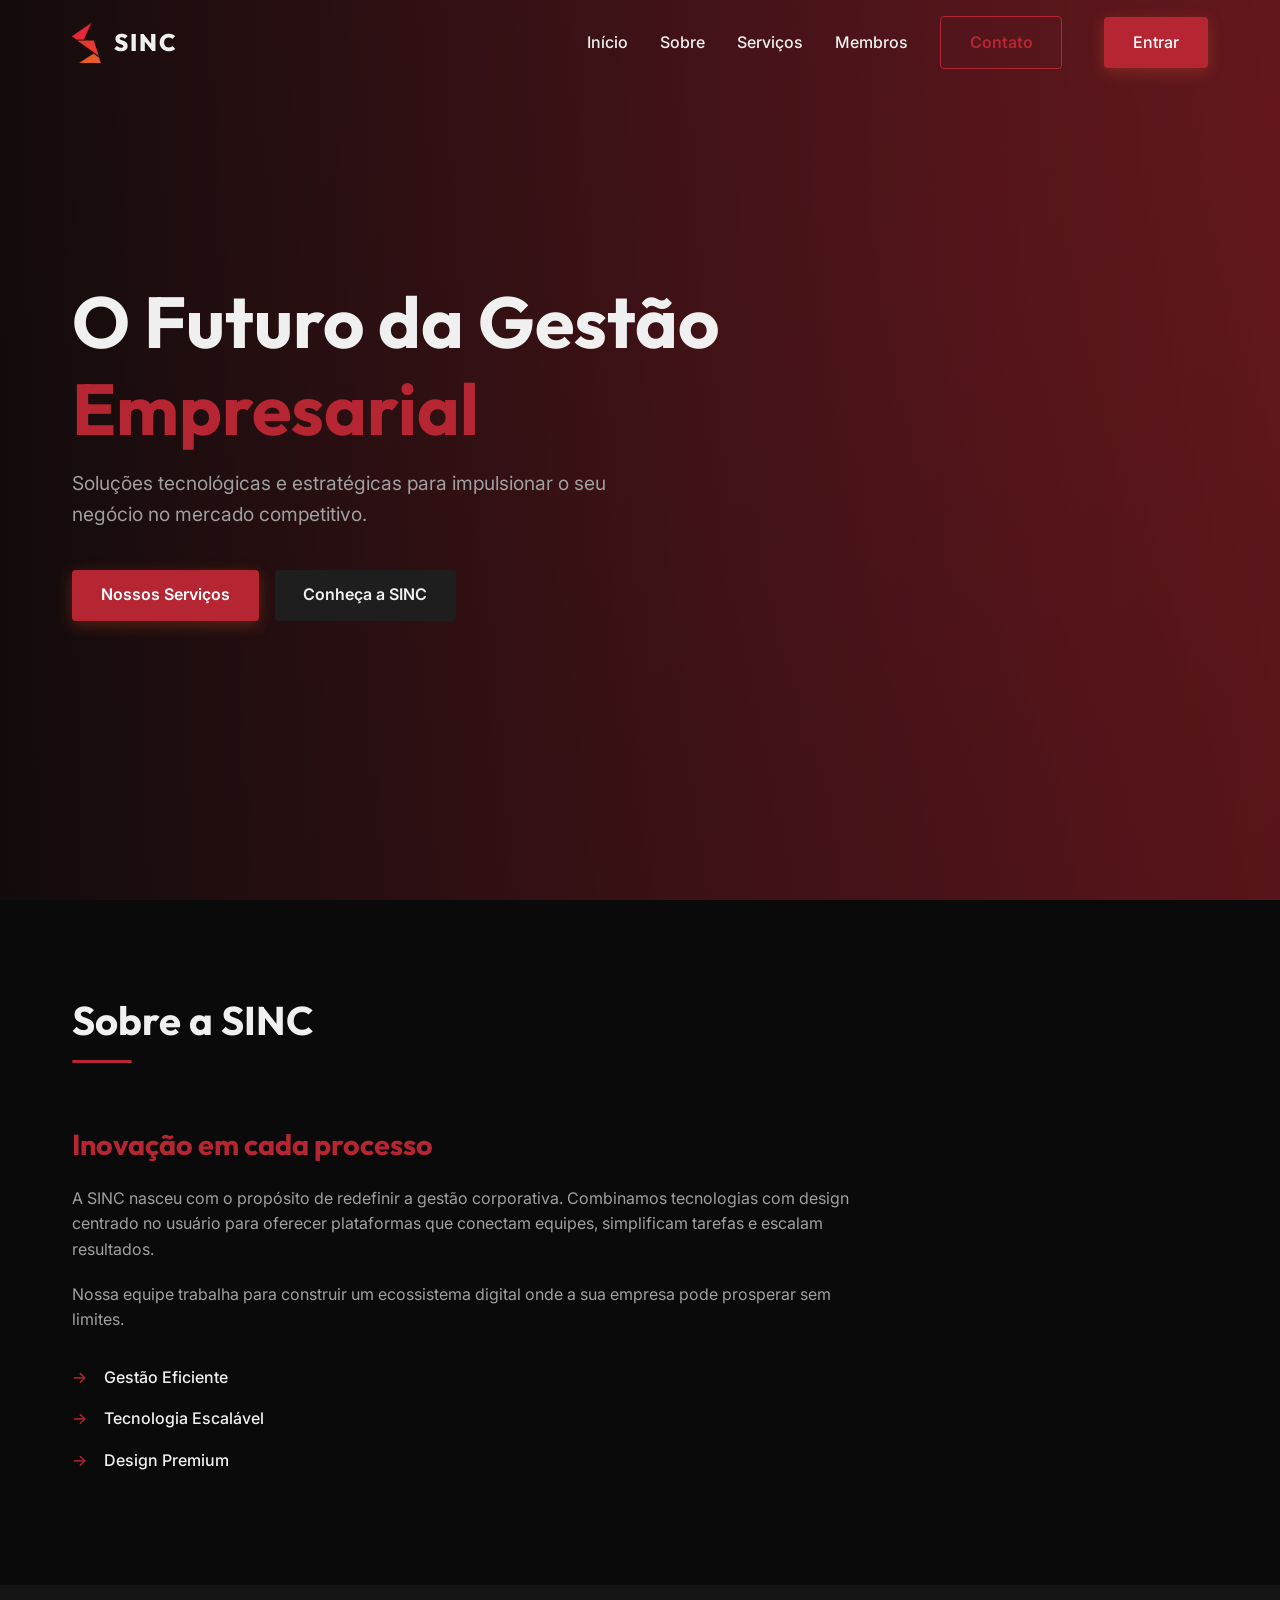
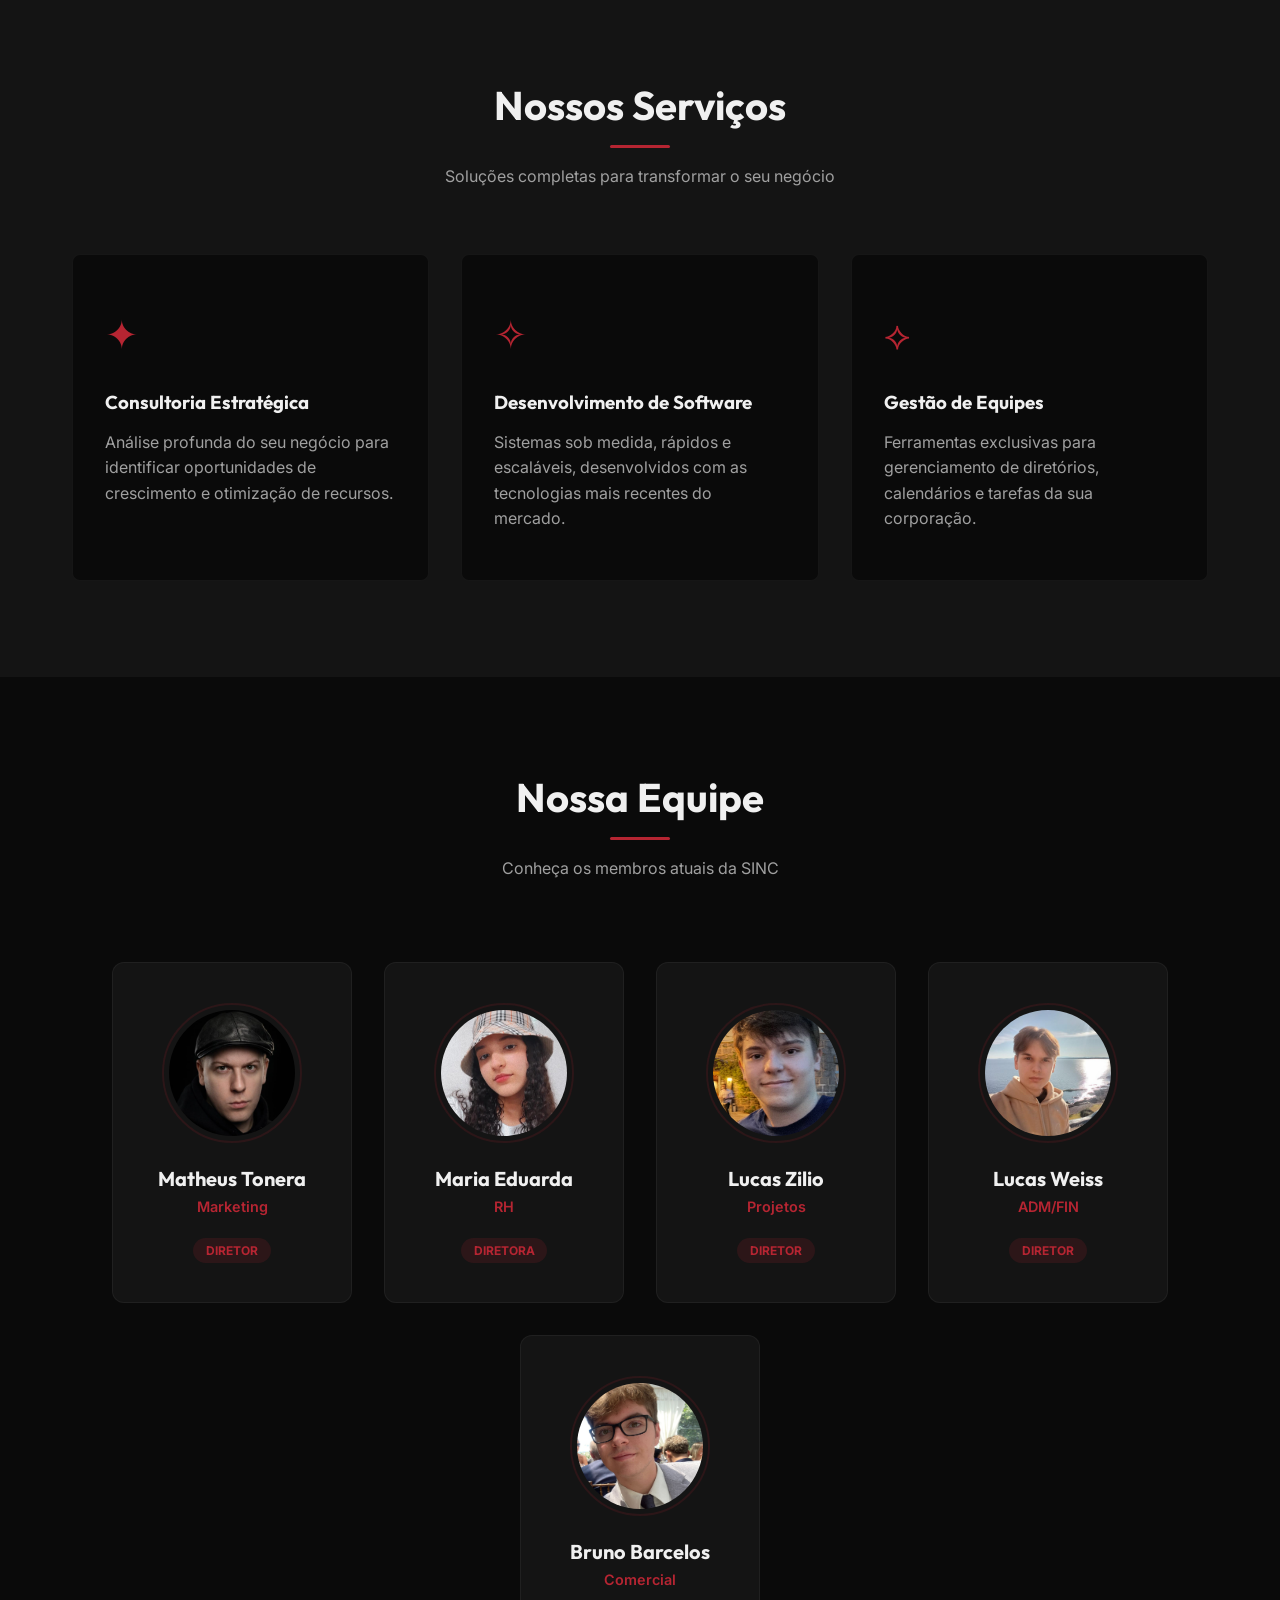
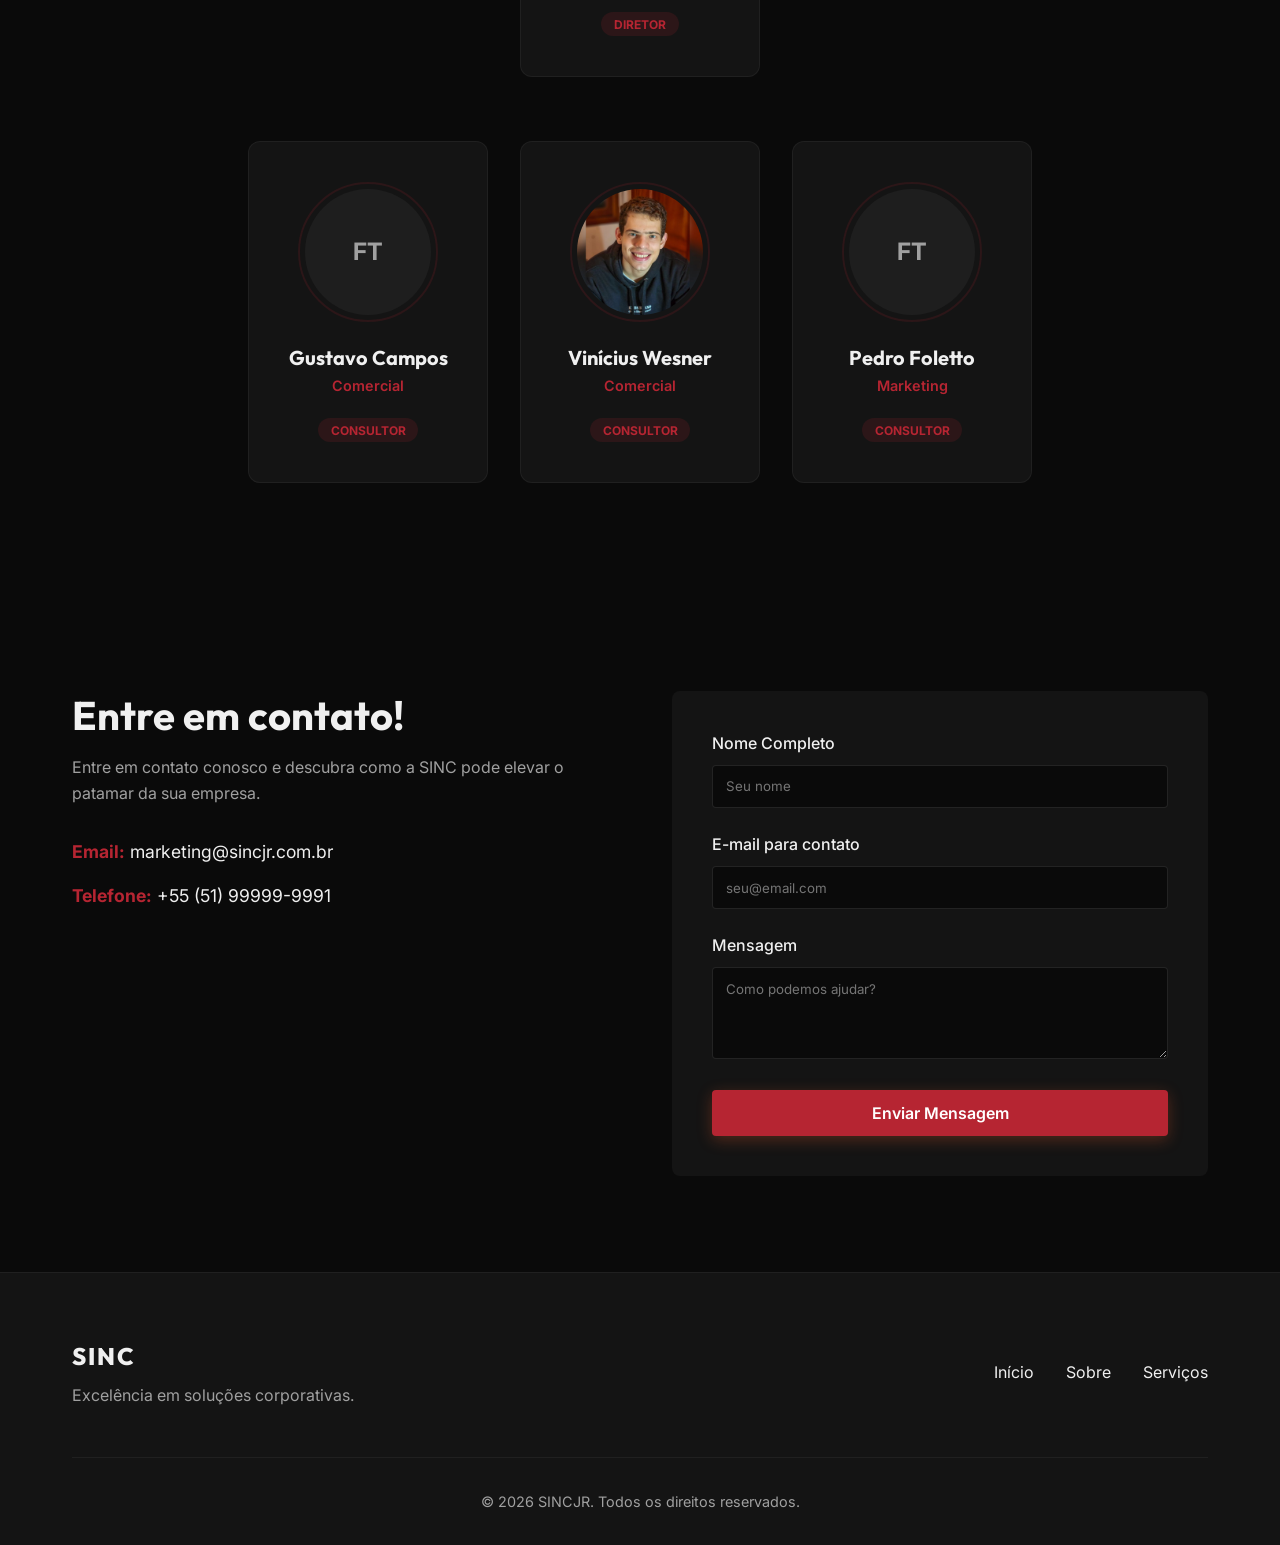
==== index.html @ 4f3ddcb0 "foi" ====
<!DOCTYPE html>
<!-- Declaração do tipo de documento, informando ao navegador que se trata de um documento HTML5 -->
<html lang="pt-BR">
<!-- Início do documento HTML, com a definição do idioma como Português do Brasil -->

<head>
    <!-- Seção head: contém metadados, links para fontes e folhas de estilo, que não são exibidos diretamente na página -->
    <meta charset="UTF-8">
    <!-- Define a codificação de caracteres como UTF-8, que suporta a maioria dos caracteres e símbolos -->
    <meta name="viewport" content="width=device-width, initial-scale=1.0">
    <!-- Configura a viewport para tornar o site responsivo (ajustável a diferentes tamanhos de tela) -->
    <title>SINC - Empresa Junior</title>
    <!-- Define o título da página que aparece na aba do navegador -->
    <meta name="description"
        content="SINC: Inovação e Gestão Corporativa. Oferecemos soluções para o sucesso da sua empresa.">
    <!-- Meta description: fornece um resumo do conteúdo da página para os motores de busca (SEO) -->

    <!-- Preconexões para acelerar o carregamento das fontes do Google -->
    <link rel="preconnect" href="https://fonts.googleapis.com">
    <link rel="preconnect" href="https://fonts.gstatic.com" crossorigin>
    <!-- Importação das fontes Inter e Outfit do Google Fonts -->
    <link
        href="https://fonts.googleapis.com/css2?family=Inter:wght@300;400;600;800&family=Outfit:wght@400;700&display=swap"
        rel="stylesheet">

    <!-- Vincula o arquivo CSS externo (style.css) para aplicar estilos à página -->
    <link rel="stylesheet" href="style.css">

    <!-- Favicon -->
    <link rel="icon" type="image/png" sizes="32x32" href="assets/favicon-32x32.png">
    <link rel="icon" type="image/png" sizes="16x16" href="assets/favicon-16x16.png">
    <link rel="apple-touch-icon" sizes="180x180" href="assets/apple-touch-icon.png">
</head>

<body>
    <!-- O corpo do documento, onde fica o conteúdo visível para o usuário -->

    <header class="navbar">
        <!-- Cabeçalho da página, contendo a barra de navegação principal -->
        <div class="nav-container">
            <!-- Container flexível para alinhar o logotipo e os links de navegação -->
            <a href="#" class="logo-container">
                <!-- Link que envolve o logotipo, redirecionando para o topo da página -->
                <img src="assets/icone.png" alt="Logo SINC" class="logo-img">
                <!-- Imagem do logotipo do site -->
                <span class="logo-text">SINC</span>
                <!-- Texto do logotipo ao lado da imagem -->
            </a>
            <nav class="nav-links">
                <!-- Seção de links de navegação do site -->
                <a href="#home">Início</a>
                <!-- Link para a seção Home -->
                <a href="#about">Sobre</a>
                <!-- Link para a seção Sobre -->
                <a href="#services">Serviços</a>
                <!-- Link para a seção Serviços -->
                <a href="#members">Membros</a>
                <!-- Link para a seção Membros -->
                <a href="#contact" class="btn-primary-outline">Contato</a>

                <!-- Link para a seção de Contato com estilo de botão delineado -->
                <a href="dashboard.html" class="btn-primary" style="margin-left: 10px;">Entrar</a>
                <!-- Link para a nova página de Login/Dashboard -->
            </nav>
            <div class="menu-toggle" id="mobile-menu">
                <!-- Botão de menu "hambúrguer" visível apenas em telas menores (dispositivos móveis) -->
                <span class="bar"></span>
                <span class="bar"></span>
                <span class="bar"></span>
                <!-- Barras que formam o ícone do menu responsivo -->
            </div>
        </div>
    </header>

    <main>
        <!-- Conteúdo principal da página -->

        <section id="home" class="hero">
            <!-- Seção "Hero" (destaque principal no topo da página) -->
            <div class="hero-overlay"></div>
            <!-- Camada de sobreposição (geralmente escura) para melhorar a leitura do texto sobre a imagem de fundo -->
            <div class="hero-content">
                <!-- Container para o conteúdo textual do destaque -->
                <h1 class="fade-in">O Futuro da Gestão <span>Empresarial</span></h1>
                <!-- Título principal da página com animação de fade in -->
                <p class="fade-in delay-1">Soluções tecnológicas e estratégicas para impulsionar o seu negócio
                    no mercado competitivo.</p>
                <!-- Subtítulo ou descrição com pequeno atraso na animação -->
                <div class="hero-buttons fade-in delay-2">
                    <!-- Container para os botões de ação na área hero -->
                    <a href="#services" class="btn-primary">Nossos Serviços</a>
                    <!-- Botão de ação principal redirecionando para a seção de Serviços -->
                    <a href="#about" class="btn-secondary">Conheça a SINC</a>
                    <!-- Botão secundário redirecionando para a seção Sobre -->
                </div>
            </div>
        </section>

        <section id="about" class="about-section section-padding">
            <!-- Seção "Sobre nós", contendo informações da empresa -->
            <div class="container">
                <!-- Container para limitar a largura do conteúdo e centralizá-lo -->
                <div class="section-title">
                    <!-- Container do título da seção -->
                    <h2>Sobre a SINC</h2>
                    <!-- Título da seção -->
                    <div class="divider"></div>
                    <!-- Linha divisória para efeito estético -->
                </div>
                <div class="about-grid" style="grid-template-columns: 1fr; max-width: 800px;">
                    <!-- Grade de layout para dividir o conteúdo sobre a empresa em colunas -->
                    <div class="about-text slide-up">
                        <!-- Coluna de texto com animação de deslizar para cima -->
                        <h3>Inovação em cada processo</h3>
                        <!-- Título do bloco de texto -->
                        <p>A SINC nasceu com o propósito de redefinir a gestão corporativa. Combinamos tecnologias com
                            design centrado no usuário para oferecer plataformas que conectam equipes,
                            simplificam tarefas e escalam resultados.</p>
                        <!-- Parágrafo introdutório -->
                        <p>Nossa equipe trabalha para construir um ecossistema digital onde a sua empresa pode prosperar
                            sem limites.</p>
                        <!-- Segundo parágrafo detalhando o propósito da equipe -->
                        <ul class="features-list">
                            <!-- Lista de características/vantagens -->
                            <li>Gestão Eficiente</li>
                            <li>Tecnologia Escalável</li>
                            <li>Design Premium</li>
                            <!-- Itens da lista -->
                        </ul>
                    </div>
                </div>
            </div>
        </section>

        <section id="services" class="services-section section-padding">
            <!-- Seção de "Serviços", apresentando o que a empresa oferece -->
            <div class="container">
                <!-- Container principal da seção -->
                <div class="section-title text-center">
                    <!-- Título da seção centralizado -->
                    <h2>Nossos Serviços</h2>
                    <!-- Título -->
                    <div class="divider mx-auto"></div>
                    <!-- Divisor centralizado (margem horizontal automática) -->
                    <p class="section-subtitle">Soluções completas para transformar o seu negócio</p>
                    <!-- Subtítulo explicativo dos serviços -->
                </div>
                <div class="services-grid">
                    <!-- Grade para organizar os cards de serviço lado a lado -->
                    <div class="service-card slide-up">
                        <!-- Primeiro cartão de serviço, com animação -->
                        <div class="service-icon">✦</div>
                        <!-- Ícone do serviço -->
                        <h3>Consultoria Estratégica</h3>
                        <!-- Título do serviço -->
                        <p>Análise profunda do seu negócio para identificar oportunidades de crescimento e otimização de
                            recursos.</p>
                        <!-- Descrição detalhada do serviço -->
                    </div>
                    <div class="service-card slide-up delay-1">
                        <!-- Segundo cartão de serviço -->
                        <div class="service-icon">✧</div>
                        <!-- Ícone -->
                        <h3>Desenvolvimento de Software</h3>
                        <!-- Título -->
                        <p>Sistemas sob medida, rápidos e escaláveis, desenvolvidos com as tecnologias mais recentes do
                            mercado.</p>
                        <!-- Descrição -->
                    </div>
                    <div class="service-card slide-up delay-2">
                        <!-- Terceiro cartão de serviço -->
                        <div class="service-icon">⟡</div>
                        <!-- Ícone -->
                        <h3>Gestão de Equipes</h3>
                        <!-- Título -->
                        <p>Ferramentas exclusivas para gerenciamento de diretórios, calendários e tarefas da sua
                            corporação.</p>
                        <!-- Descrição -->
                    </div>
                </div>
            </div>
        </section>

        <section id="members" class="members-section section-padding">
            <!-- Seção de "Membros", apresentando a equipe -->
            <div class="container" style="max-width: 1400px;">
                <div class="section-title text-center">
                    <h2>Nossa Equipe</h2>
                    <div class="divider mx-auto"></div>
                    <p class="section-subtitle">Conheça os membros atuais da SINC</p>
                </div>

                <div class="members-grid">
                    <!-- Member Card 1 -->
                    <div class="member-card slide-up">
                        <a href="membro-matheus.html" class="member-photo-link">
                            <div class="member-photo-container">
                                <img src="assets/matheus.png" alt="Matheus Tonera" class="member-img">
                            </div>
                        </a>

                        <div class="member-info">
                            <h3>Matheus Tonera</h3>
                            <p class="member-role">Marketing</p>
                            <div class="member-social">
                                <span class="social-tag">DIRETOR</span>
                            </div>
                        </div>
                    </div>

                    <!-- Member Card 2 -->
                    <div class="member-card slide-up delay-1">
                        <a href="membro-maria.html" class="member-photo-link">
                            <div class="member-photo-container">
                                <img src="assets/mariaeduarda.png" alt="Maria Eduarda" class="member-img">
                            </div>
                        </a>

                        <div class="member-info">
                            <h3>Maria Eduarda</h3>
                            <p class="member-role">RH</p>
                            <div class="member-social">
                                <span class="social-tag">DIRETORA</span>
                            </div>
                        </div>
                    </div>

                    <!-- Member Card 3 -->
                    <div class="member-card slide-up delay-2">
                        <a href="membro-lucaszilio.html" class="member-photo-link">
                            <div class="member-photo-container">
                                <img src="assets/lucaszilio.png" alt="Lucas Zilio" class="member-img">
                            </div>
                        </a>
                        <div class="member-info">
                            <h3>Lucas Zilio</h3>
                            <p class="member-role">Projetos</p>
                            <div class="member-social">
                                <span class="social-tag">DIRETOR</span>
                            </div>
                        </div>
                    </div>

                    <!-- Member Card 4 -->
                    <div class="member-card slide-up delay-3">
                        <a href="membro-lucasweiss.html" class="member-photo-link">
                            <div class="member-photo-container">
                                <img src="assets/lucasweiss.png" alt="Lucas Weiss" class="member-img">
                            </div>
                        </a>
                        <div class="member-info">
                            <h3>Lucas Weiss</h3>
                            <p class="member-role">ADM/FIN</p>
                            <div class="member-social">
                                <span class="social-tag">DIRETOR</span>
                            </div>
                        </div>
                    </div>

                    <!-- Member Card 5 -->
                    <div class="member-card slide-up">
                        <a href="membro-bruno.html" class="member-photo-link">
                            <div class="member-photo-container">
                                <img src="assets/brunobarcelos.png" alt="Bruno Barcelos" class="member-img">
                            </div>
                        </a>
                        <div class="member-info">
                            <h3>Bruno Barcelos</h3>
                            <p class="member-role">Comercial</p>
                            <div class="member-social">
                                <span class="social-tag">DIRETOR</span>
                            </div>
                        </div>
                    </div>
                </div>

                <!-- Segunda Linha (Consultores) -->
                <div class="members-grid" style="margin-top: 2rem;">
                    <!-- Member Card 6 -->
                    <div class="member-card slide-up delay-1">
                        <a href="membro-gustavo.html" class="member-photo-link">
                            <div class="member-photo-container">
                                <div class="member-photo-placeholder">
                                    <span>FT</span>
                                </div>
                            </div>
                        </a>
                        <div class="member-info">
                            <h3>Gustavo Campos</h3>
                            <p class="member-role">Comercial</p>
                            <div class="member-social">
                                <span class="social-tag">CONSULTOR</span>
                            </div>
                        </div>
                    </div>

                    <!-- Member Card 7 -->
                    <div class="member-card slide-up delay-2">
                        <a href="membro-vinicius.html" class="member-photo-link">
                            <div class="member-photo-container">
                                <img src="assets/viniciuswesner.png" alt="Vinícius Wesner" class="member-img">
                            </div>
                        </a>
                        <div class="member-info">
                            <h3>Vinícius Wesner</h3>
                            <p class="member-role">Comercial</p>
                            <div class="member-social">
                                <span class="social-tag">CONSULTOR</span>
                            </div>
                        </div>
                    </div>

                    <!-- Member Card 8 -->
                    <div class="member-card slide-up delay-3">
                        <a href="membro-pedro.html" class="member-photo-link">
                            <div class="member-photo-container">
                                <div class="member-photo-placeholder">
                                    <span>FT</span>
                                </div>
                            </div>
                        </a>
                        <div class="member-info">
                            <h3>Pedro Foletto</h3>
                            <p class="member-role">Marketing</p>
                            <div class="member-social">
                                <span class="social-tag">CONSULTOR</span>
                            </div>
                        </div>
                    </div>
                </div>


            </div>
        </section>

        <section id="contact" class="contact-section section-padding">

            <!-- Seção de "Contato", para usuários enviarem mensagens -->
            <div class="container">
                <div class="contact-grid">
                    <!-- Grade que divide as informações de contato do formulário -->
                    <div class="contact-info slide-up">
                        <!-- Coluna com informações de contato por extenso -->
                        <h2>Entre em contato!</h2>
                        <!-- Título motivacional de contato -->
                        <p>Entre em contato conosco e descubra como a SINC pode elevar o patamar da sua empresa.</p>
                        <!-- Texto incentivando o contato -->
                        <div class="info-item">
                            <!-- Informação específica: E-mail -->
                            <strong>Email:</strong> marketing@sincjr.com.br
                        </div>

                        <div class="info-item">
                            <!-- Informação específica: Telefone -->
                            <strong>Telefone:</strong> +55 (51) 99999-9991
                        </div>
                    </div>
                    <form class="contact-form slide-up delay-1" id="contactForm"
                        action="https://formsubmit.co/marketing@sincjr.com.br" method="POST">
                        <!-- Coluna contendo o formulário de contato -->
                        <div class="form-group">
                            <!-- Grupo para o campo de Nome -->
                            <label for="name">Nome Completo</label>
                            <!-- Rótulo do campo de nome -->
                            <input type="text" id="name" name="name" required placeholder="Seu nome">
                            <!-- Campo de entrada de texto obrigatório para o nome -->
                        </div>
                        <div class="form-group">
                            <!-- Grupo para o campo de E-mail -->
                            <label for="email">E-mail para contato</label>
                            <!-- Rótulo do e-mail -->
                            <input type="email" id="email" name="email" required placeholder="seu@email.com">
                            <!-- Campo de entrada obrigatório validado como e-mail -->
                        </div>
                        <div class="form-group">
                            <!-- Grupo para a Mensagem -->
                            <label for="message">Mensagem</label>
                            <!-- Rótulo da mensagem -->
                            <textarea id="message" name="message" rows="4" required
                                placeholder="Como podemos ajudar?"></textarea>
                            <!-- Área de texto longa obrigatória para o usuário digitar a mensagem -->
                        </div>

                        <button type="submit" class="btn-primary w-100">Enviar Mensagem</button>
                        <!-- Botão de submissão do formulário, ocupando 100% da largura (w-100) -->
                    </form>
                </div>
            </div>
        </section>
    </main>

    <footer>
        <!-- Rodapé do site -->
        <div class="container">
            <div class="footer-content">
                <!-- Conteúdo superior do rodapé, geralmente links e logo -->
                <div class="footer-brand">
                    <!-- Branding no rodapé (Logotipo textual e descrição) -->
                    <span class="logo-text">SINC</span>
                    <p>Excelência em soluções corporativas.</p>
                </div>
                <div class="footer-links">
                    <!-- Links rápidos de navegação repetidos no rodapé -->
                    <a href="#home">Início</a>
                    <a href="#about">Sobre</a>
                    <a href="#services">Serviços</a>
                </div>
            </div>
            <div class="footer-bottom">
                <!-- Seção mais inferior do rodapé, contendo direitos autorais -->
                <p>&copy; 2026 SINCJR. Todos os direitos reservados.</p>
                <!-- Texto de copyright da empresa -->
            </div>
        </div>
    </footer>

    <!-- Inclusão do arquivo JavaScript principal que contém as interações dinâmicas e lógica da página -->
    <script src="main.js"></script>
</body>

</html>
---- style.css ----
:root {
    /* Color Palette */
    --color-bg: #0A0A0A;
    --color-surface: #141414;
    --color-surface-light: #1E1E1E;

    --color-primary: #b62532;
    /* Brand Red */
    --color-primary-hover: #8c1b25;
    --color-primary-light: rgba(182, 37, 50, 0.15);

    --color-gradient-1: #b62532;
    --color-gradient-2: #8c1b25;
    --gradient-brand: linear-gradient(135deg, var(--color-gradient-1), var(--color-gradient-2));


    --color-text: #F0F0F0;
    --color-text-muted: #A0A0A0;

    /* Typography */
    --font-heading: 'Outfit', sans-serif;
    --font-body: 'Inter', sans-serif;

    /* Transitions */
    --transition-fast: 0.2s ease;
    --transition-normal: 0.3s ease;
    --transition-slow: 0.5s ease;
}

* {
    margin: 0;
    padding: 0;
    box-sizing: border-box;
}

html {
    scroll-behavior: smooth;
}

body {
    font-family: var(--font-body);
    background-color: var(--color-bg);
    color: var(--color-text);
    line-height: 1.6;
    overflow-x: hidden;
}

/* Typography Utilities */
h1,
h2,
h3,
h4 {
    font-family: var(--font-heading);
    font-weight: 700;
    line-height: 1.2;
}

a {
    text-decoration: none;
    color: inherit;
    transition: color var(--transition-fast);
}

.container {
    max-width: 1200px;
    margin: 0 auto;
    padding: 0 2rem;
}

.section-padding {
    padding: 6rem 0;
}

.text-center {
    text-align: center;
}

.mx-auto {
    margin-left: auto;
    margin-right: auto;
}

.w-100 {
    width: 100%;
}

/* Buttons */
.btn-primary,
.btn-secondary,
.btn-primary-outline {
    display: inline-block;
    padding: 0.8rem 1.8rem;
    border-radius: 4px;
    font-weight: 600;
    cursor: pointer;
    transition: all var(--transition-normal);
    text-align: center;
    border: none;
    font-size: 1rem;
    font-family: var(--font-body);
}

.btn-primary {
    background-color: var(--color-primary);
    color: #fff;
    box-shadow: 0 4px 15px rgba(230, 91, 42, 0.3);
}

.btn-primary:hover {
    background-color: var(--color-primary-hover);
    box-shadow: 0 6px 20px rgba(230, 91, 42, 0.5);
    transform: translateY(-2px);
}

.btn-primary-outline {
    background-color: transparent;
    color: var(--color-primary);
    border: 1px solid var(--color-primary);
}

.btn-primary-outline:hover {
    background-color: var(--color-primary);
    color: #fff;
}

.btn-secondary {
    background-color: var(--color-surface-light);
    color: var(--color-text);
}

.btn-secondary:hover {
    background-color: #2A2A2A;
    transform: translateY(-2px);
}

/* Navbar */
.navbar {
    position: fixed;
    top: 0;
    width: 100%;
    z-index: 1000;
    padding: 1rem 0;
    transition: all var(--transition-normal);
}

.navbar.scrolled {
    background: rgba(10, 10, 10, 0.85);
    backdrop-filter: blur(10px);
    -webkit-backdrop-filter: blur(10px);
    border-bottom: 1px solid rgba(255, 255, 255, 0.05);
    padding: 0.8rem 0;
}

.nav-container {
    max-width: 1200px;
    margin: 0 auto;
    padding: 0 2rem;
    display: flex;
    justify-content: space-between;
    align-items: center;
}

.logo-container {
    display: flex;
    align-items: center;
    gap: 0.8rem;
}

.logo-img {
    height: 40px;
    width: auto;
}

.logo-text {
    font-family: var(--font-heading);
    font-size: 1.5rem;
    font-weight: 800;
    letter-spacing: 2px;
    color: var(--color-text);
}

.nav-links {
    display: flex;
    gap: 2rem;
    align-items: center;
}

.nav-links a:not(.btn-primary-outline) {
    font-weight: 500;
    position: relative;
}

.nav-links a:not(.btn-primary-outline)::after {
    content: '';
    position: absolute;
    width: 0;
    height: 2px;
    bottom: -4px;
    left: 0;
    background-color: var(--color-primary);
    transition: width var(--transition-normal);
}

.nav-links a:not(.btn-primary-outline):hover::after {
    width: 100%;
}

.menu-toggle {
    display: none;
    flex-direction: column;
    gap: 5px;
    cursor: pointer;
}

.menu-toggle .bar {
    width: 25px;
    height: 2px;
    background-color: var(--color-text);
    transition: all var(--transition-fast);
}

/* Hero Section */
.hero {
    height: 100vh;
    min-height: 600px;
    display: flex;
    align-items: center;
    position: relative;
    background: var(--gradient-brand);
    overflow: hidden;
}

.hero-overlay {
    position: absolute;
    inset: 0;
    background: linear-gradient(to right, rgba(10, 10, 10, 0.95) 0%, rgba(10, 10, 10, 0.4) 100%),
        radial-gradient(circle at 70% 30%, rgba(182, 37, 50, 0.3) 0%, transparent 50%);
    z-index: 1;
}


.hero-content {
    position: relative;
    z-index: 2;
    max-width: 800px;
    padding: 0 2rem;
    margin-left: max(2rem, calc((100% - 1200px) / 2));
}

.hero h1 {
    font-size: 4.5rem;
    margin-bottom: 1rem;
}

.hero h1 span {
    color: var(--color-primary);
}

.hero p {
    font-size: 1.2rem;
    color: var(--color-text-muted);
    margin-bottom: 2.5rem;
    max-width: 600px;
}

.hero-buttons {
    display: flex;
    gap: 1rem;
}

/* Sections General */
.section-title {
    margin-bottom: 4rem;
}

.section-title h2 {
    font-size: 2.5rem;
    margin-bottom: 1rem;
}

.divider {
    height: 3px;
    width: 60px;
    background-color: var(--color-primary);
    border-radius: 2px;
}

.section-subtitle {
    color: var(--color-text-muted);
    margin-top: 1rem;
}

/* About Section */
.about-grid {
    display: grid;
    grid-template-columns: 1fr 1fr;
    gap: 4rem;
    align-items: center;
}

.about-text h3 {
    font-size: 1.8rem;
    margin-bottom: 1.5rem;
    color: var(--color-primary);
}

.about-text p {
    margin-bottom: 1.2rem;
    color: var(--color-text-muted);
}

.features-list {
    list-style: none;
    margin-top: 2rem;
}

.features-list li {
    position: relative;
    padding-left: 2rem;
    margin-bottom: 1rem;
    font-weight: 500;
}

.features-list li::before {
    content: '→';
    position: absolute;
    left: 0;
    color: var(--color-primary);
}

.glass-card {
    background: rgba(30, 30, 30, 0.5);
    backdrop-filter: blur(12px);
    border: 1px solid rgba(255, 255, 255, 0.1);
    border-radius: 12px;
    padding: 2rem;
    box-shadow: 0 10px 30px rgba(0, 0, 0, 0.5);
}

.mockup-card {
    position: relative;
    overflow: hidden;
    transform: perspective(1000px) rotateY(-5deg) rotateX(5deg);
    transition: transform var(--transition-slow);
}

.mockup-card:hover {
    transform: perspective(1000px) rotateY(0) rotateX(0);
}

.mockup-header {
    display: flex;
    gap: 8px;
    margin-bottom: 1.5rem;
}

.dot {
    width: 12px;
    height: 12px;
    border-radius: 50%;
}

.dot.red {
    background-color: #ff5f56;
}

.dot.yellow {
    background-color: #ffbd2e;
}

.dot.green {
    background-color: #27c93f;
}

.mockup-body h4 {
    margin-bottom: 1rem;
}

.mockup-line {
    height: 8px;
    background-color: var(--color-surface-light);
    border-radius: 4px;
    margin-bottom: 10px;
    width: 100%;
}

.mockup-line.short {
    width: 60%;
    margin-bottom: 2rem;
}

.mockup-stats {
    display: flex;
    gap: 1rem;
}

.stat-box {
    flex: 1;
    height: 80px;
    background-color: var(--color-surface-light);
    border-radius: 8px;
}

.stat-box.highlight {
    background-color: var(--color-primary-light);
    border: 1px solid var(--color-primary);
}

/* Services Section */
.services-section {
    background-color: var(--color-surface);
}

.services-grid {
    display: grid;
    grid-template-columns: repeat(auto-fit, minmax(300px, 1fr));
    gap: 2rem;
}

.service-card {
    background-color: var(--color-bg);
    padding: 3rem 2rem;
    border-radius: 8px;
    border: 1px solid rgba(255, 255, 255, 0.05);
    transition: all var(--transition-normal);
    position: relative;
    overflow: hidden;
}

.service-card::before {
    content: '';
    position: absolute;
    top: 0;
    left: 0;
    width: 100%;
    height: 3px;
    background-color: var(--color-primary);
    transform: scaleX(0);
    transform-origin: left;
    transition: transform var(--transition-normal);
}

.service-card:hover {
    transform: translateY(-10px);
    box-shadow: 0 10px 30px rgba(0, 0, 0, 0.3);
    border-color: rgba(230, 91, 42, 0.3);
}

.service-card:hover::before {
    transform: scaleX(1);
}

.service-icon {
    font-size: 2.5rem;
    color: var(--color-primary);
    margin-bottom: 1.5rem;
}

.service-card h3 {
    margin-bottom: 1rem;
}

.service-card p {
    color: var(--color-text-muted);
}

/* Members Section */
.members-section {
    background-color: var(--color-bg);
}

.members-grid {
    display: flex;
    flex-wrap: wrap;
    justify-content: center;
    gap: 2rem;
    padding: 1rem 0;
}

.member-card {
    flex: 0 1 240px;
    width: 100%;
    background: var(--color-surface);
    border: 1px solid rgba(255, 255, 255, 0.05);
    border-radius: 12px;
    padding: 2.5rem 2rem;
    text-align: center;
    transition: all var(--transition-normal);
}

.member-card:hover {
    transform: translateY(-10px);
    border-color: rgba(230, 91, 42, 0.3);
    box-shadow: 0 10px 30px rgba(0, 0, 0, 0.3);
}

.member-photo-link {
    display: block;
    cursor: pointer;
    text-decoration: none;
}

.member-photo-link .member-photo-container {
    transition: transform var(--transition-fast), border-color var(--transition-fast), box-shadow var(--transition-fast);
}

.member-photo-link:hover .member-photo-container {
    transform: scale(1.08);
    border-color: var(--color-primary);
    box-shadow: 0 0 20px var(--color-primary-light);
}

.member-photo-container {
    width: 140px;
    height: 140px;
    margin: 0 auto 1.5rem;
    border-radius: 50%;
    padding: 5px;
    border: 2px solid var(--color-primary-light);
    overflow: hidden;
    display: flex;
    align-items: center;
    justify-content: center;
}

.member-photo-container img {
    width: 100%;
    height: 100%;
    object-fit: cover;
    border-radius: 50%;
}


.member-photo-placeholder {
    width: 100%;
    height: 100%;
    background: var(--color-surface-light);
    border-radius: 50%;
    display: flex;
    align-items: center;
    justify-content: center;
    color: var(--color-text-muted);
    font-size: 1.5rem;
    font-weight: 700;
}

.member-info h3 {
    font-size: 1.25rem;
    margin-bottom: 0.25rem;
    font-family: var(--font-heading);
}

.member-role {
    color: var(--color-primary);
    font-size: 0.9rem;
    font-weight: 600;
    margin-bottom: 1.2rem;
}

.social-tag {
    font-size: 0.75rem;
    padding: 0.3rem 0.8rem;
    background: var(--color-primary-light);
    color: var(--color-primary);
    border-radius: 20px;
    font-weight: 700;
    text-transform: uppercase;
}

/* Contact Section */

.contact-grid {
    display: grid;
    grid-template-columns: 1fr 1fr;
    gap: 4rem;
}

.contact-info h2 {
    font-size: 2.5rem;
    margin-bottom: 1rem;
}

.contact-info p {
    color: var(--color-text-muted);
    margin-bottom: 2rem;
}

.info-item {
    margin-bottom: 1rem;
    font-size: 1.1rem;
}

.info-item strong {
    color: var(--color-primary);
}

.contact-form {
    background-color: var(--color-surface);
    padding: 2.5rem;
    border-radius: 8px;
}

.form-group {
    margin-bottom: 1.5rem;
}

.form-group label {
    display: block;
    margin-bottom: 0.5rem;
    font-weight: 500;
}

.form-group input,
.form-group textarea {
    width: 100%;
    padding: 0.8rem;
    background-color: var(--color-bg);
    border: 1px solid rgba(255, 255, 255, 0.1);
    border-radius: 4px;
    color: var(--color-text);
    font-family: var(--font-body);
    transition: border-color var(--transition-fast);
}

.form-group input:focus,
.form-group textarea:focus {
    outline: none;
    border-color: var(--color-primary);
}

/* Footer */
footer {
    background-color: var(--color-surface);
    padding: 4rem 0 2rem;
    border-top: 1px solid rgba(255, 255, 255, 0.05);
}

.footer-content {
    display: flex;
    justify-content: space-between;
    align-items: center;
    margin-bottom: 3rem;
    flex-wrap: wrap;
    gap: 2rem;
}

.footer-brand p {
    color: var(--color-text-muted);
    margin-top: 0.5rem;
}

.footer-links {
    display: flex;
    gap: 2rem;
}

.footer-links a:hover {
    color: var(--color-primary);
}

.footer-bottom {
    text-align: center;
    padding-top: 2rem;
    border-top: 1px solid rgba(255, 255, 255, 0.05);
    color: var(--color-text-muted);
    font-size: 0.9rem;
}

/* Animations */
.fade-in {
    opacity: 0;
    animation: fadeIn 1s ease forwards;
}

.slide-up {
    opacity: 0;
    transform: translateY(30px);
    transition: opacity 0.8s ease, transform 0.8s ease;
}

.slide-up.visible {
    opacity: 1;
    transform: translateY(0);
}

.delay-1 {
    animation-delay: 0.2s;
    transition-delay: 0.2s;
}

.delay-2 {
    animation-delay: 0.4s;
    transition-delay: 0.4s;
}

@keyframes fadeIn {
    from {
        opacity: 0;
    }

    to {
        opacity: 1;
    }
}

/* Responsive Design */
@media (max-width: 992px) {
    .hero h1 {
        font-size: 3.5rem;
    }

    .about-grid,
    .contact-grid {
        grid-template-columns: 1fr;
    }

    .mockup-card {
        max-width: 500px;
        margin: 0 auto;
    }
}

@media (max-width: 768px) {
    .menu-toggle {
        display: flex;
    }

    .nav-links {
        position: fixed;
        top: 70px;
        left: -100%;
        width: 100%;
        height: calc(100vh - 70px);
        background-color: var(--color-surface);
        flex-direction: column;
        justify-content: center;
        transition: left var(--transition-normal);
    }

    .nav-links.active {
        left: 0;
    }

    .hero h1 {
        font-size: 2.8rem;
    }

    .hero p {
        font-size: 1rem;
    }

    .hero-buttons {
        flex-direction: column;
    }

    .section-title h2 {
        font-size: 2rem;
    }

    .footer-content {
        flex-direction: column;
        text-align: center;
    }
}
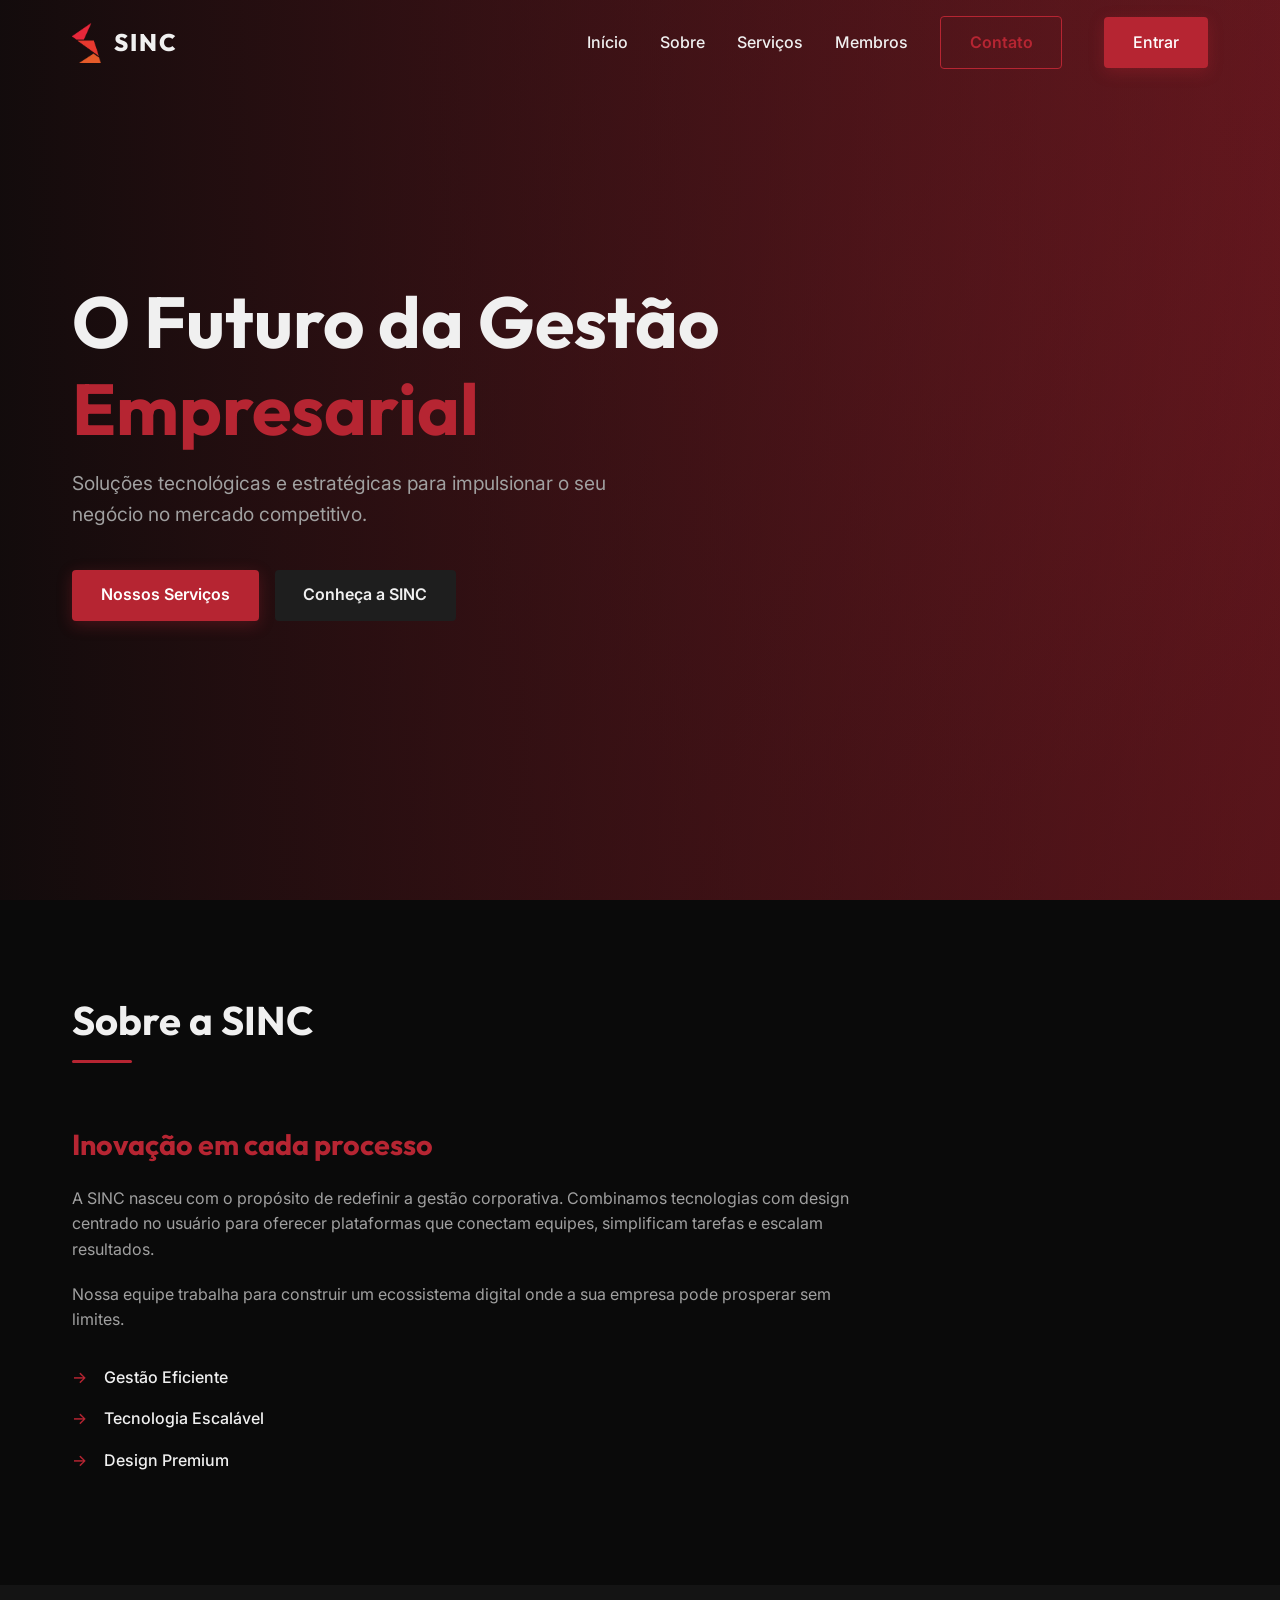
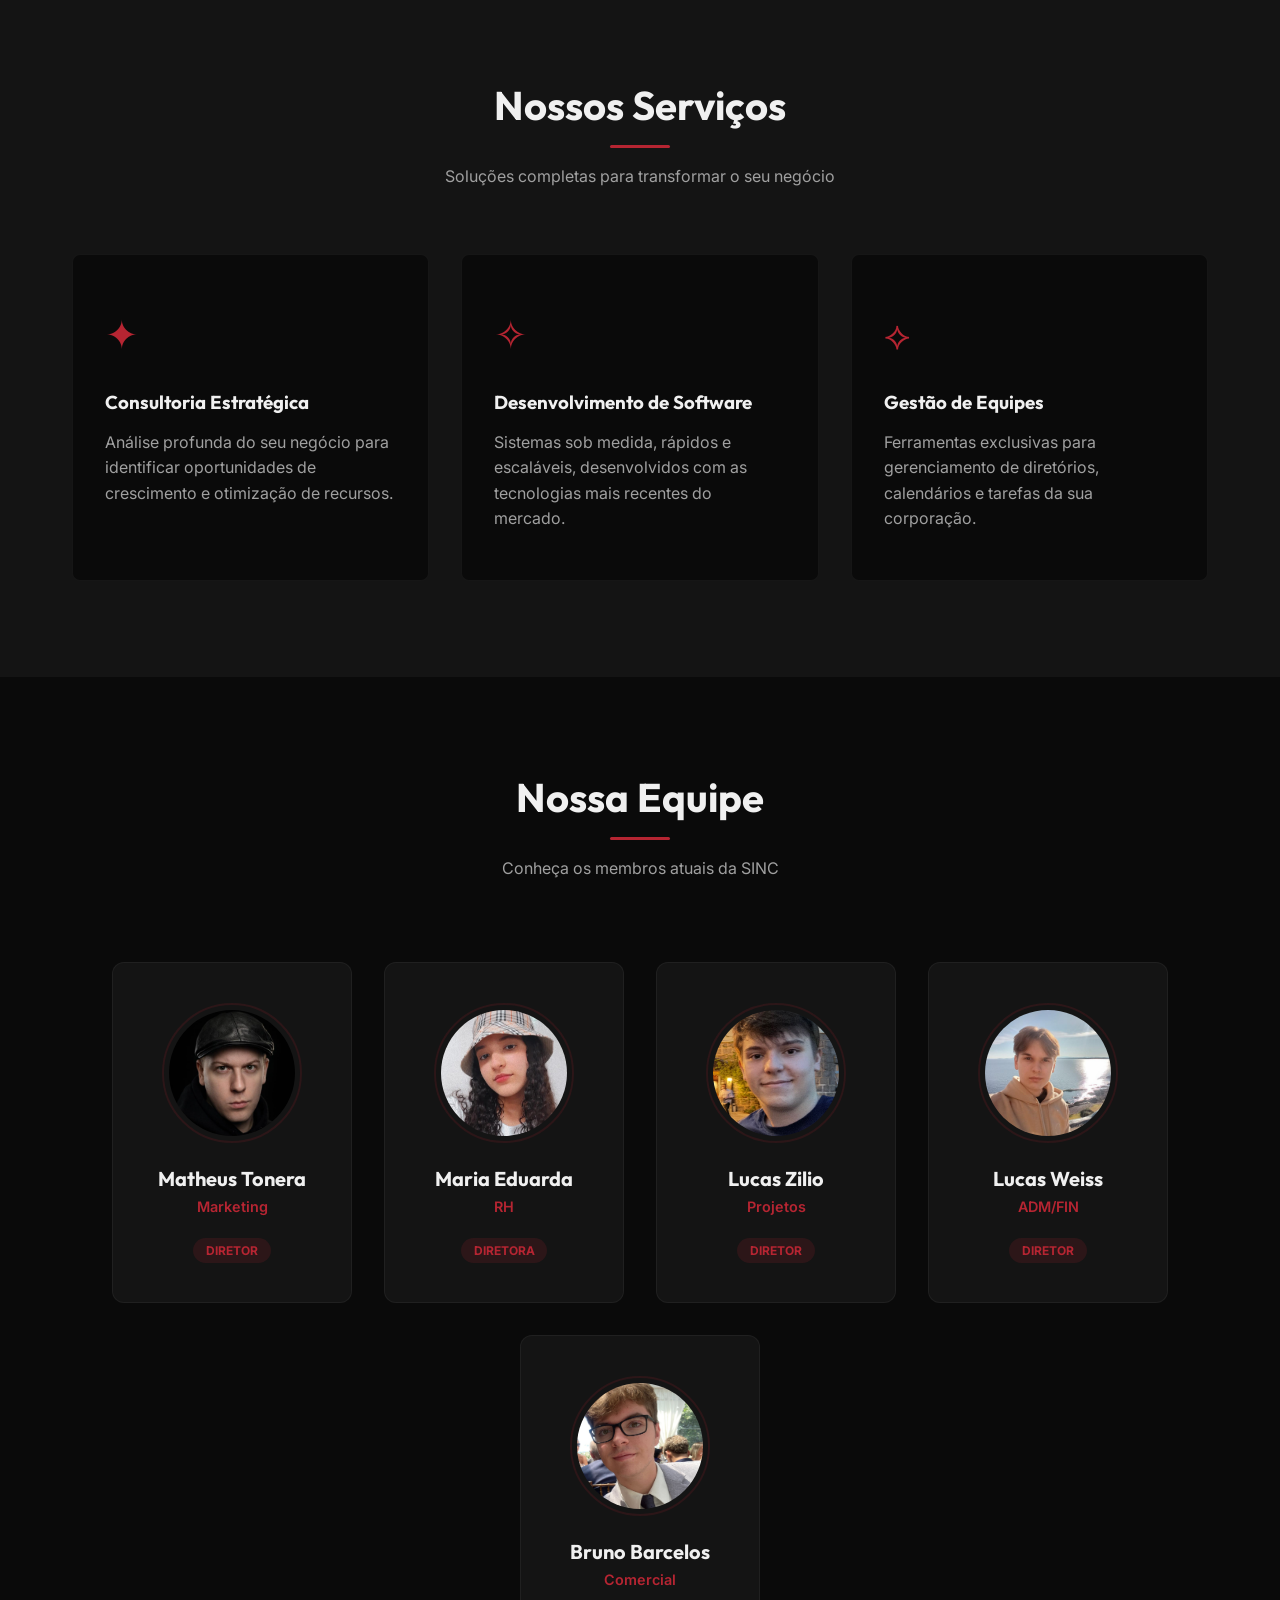
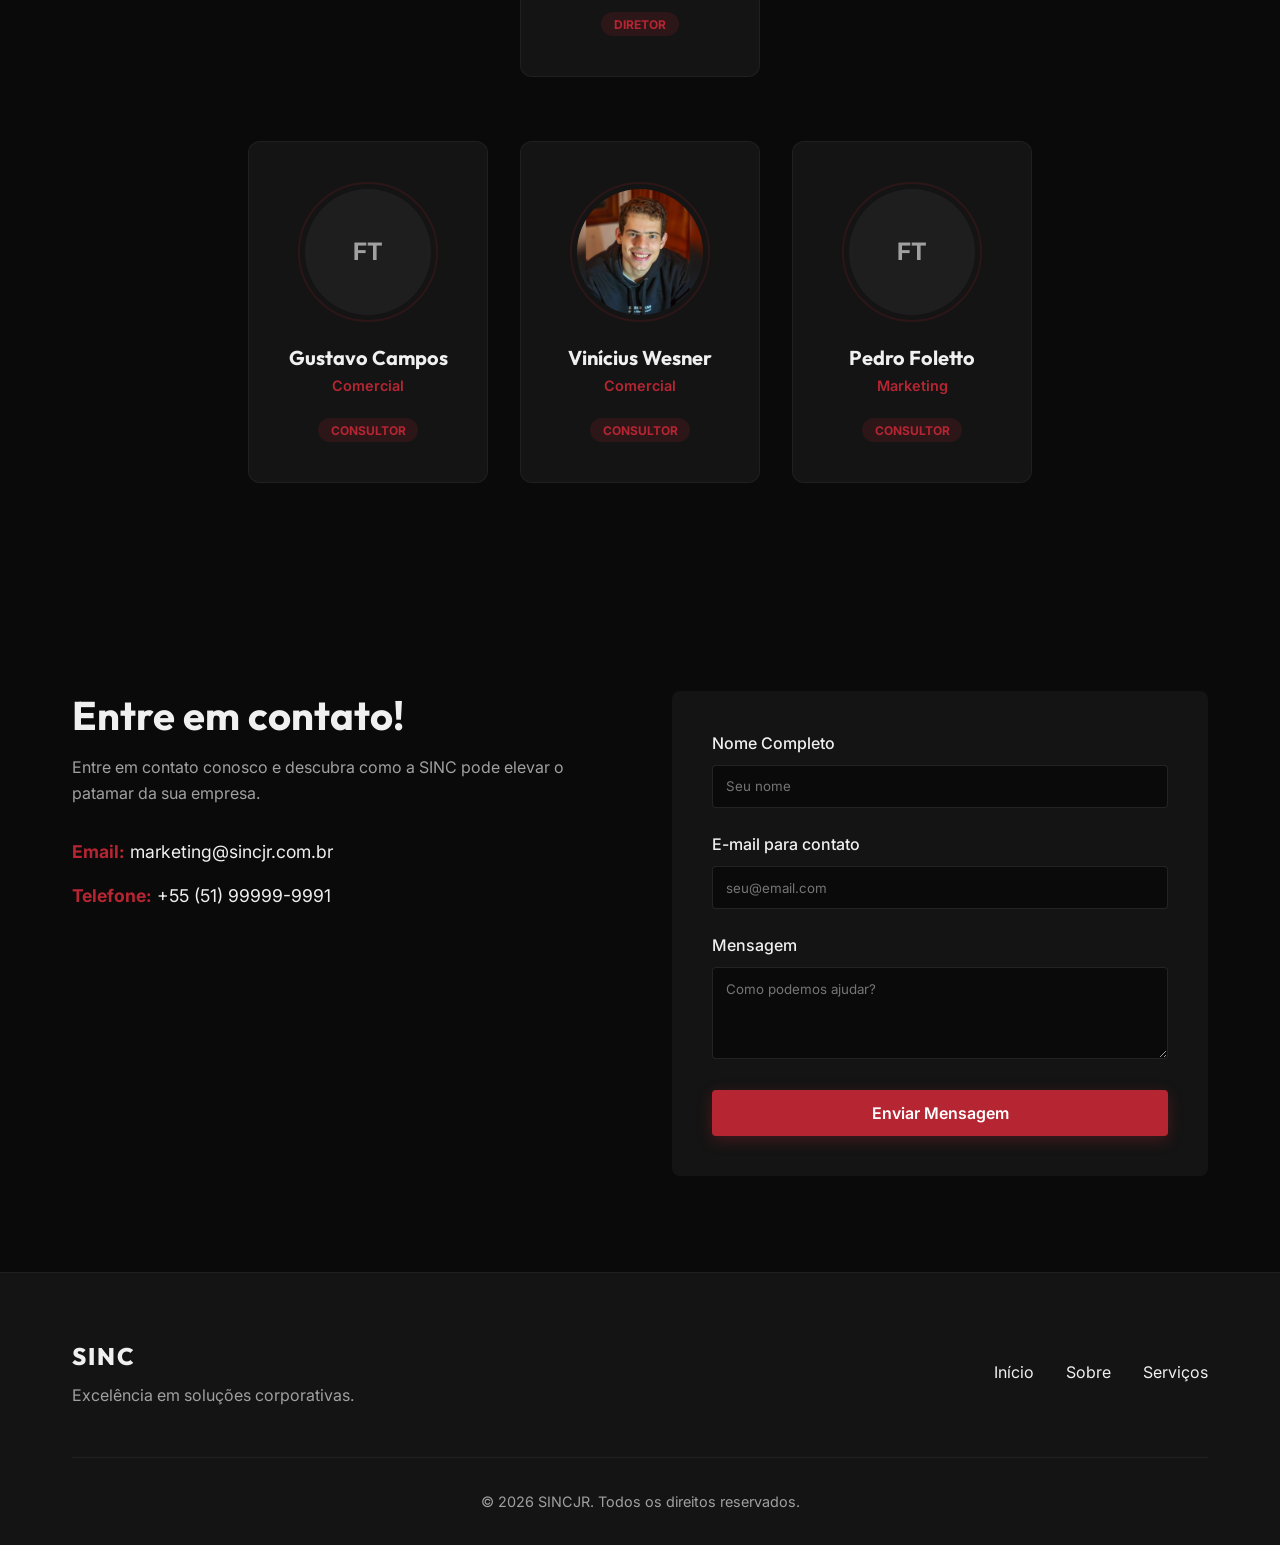
==== commit b5276a43: "Corrigido" ====
--- a/index.html
+++ b/index.html
@@ -24,7 +24,7 @@
         rel="stylesheet">
 
     <!-- Vincula o arquivo CSS externo (style.css) para aplicar estilos à página -->
-    <link rel="stylesheet" href="style.css">
+    <link rel="stylesheet" href="style.css?v=2">
 
     <!-- Favicon -->
     <link rel="icon" type="image/png" sizes="32x32" href="assets/favicon-32x32.png">
--- a/style.css
+++ b/style.css
@@ -103,12 +103,12 @@
 .btn-primary {
     background-color: var(--color-primary);
     color: #fff;
-    box-shadow: 0 4px 15px rgba(230, 91, 42, 0.3);
+    box-shadow: 0 4px 15px rgba(182, 37, 50, 0.3);
 }
 
 .btn-primary:hover {
     background-color: var(--color-primary-hover);
-    box-shadow: 0 6px 20px rgba(230, 91, 42, 0.5);
+    box-shadow: 0 6px 20px rgba(182, 37, 50, 0.5);
     transform: translateY(-2px);
 }
 
@@ -443,7 +443,7 @@
 .service-card:hover {
     transform: translateY(-10px);
     box-shadow: 0 10px 30px rgba(0, 0, 0, 0.3);
-    border-color: rgba(230, 91, 42, 0.3);
+    border-color: rgba(182, 37, 50, 0.3);
 }
 
 .service-card:hover::before {
@@ -490,7 +490,7 @@
 
 .member-card:hover {
     transform: translateY(-10px);
-    border-color: rgba(230, 91, 42, 0.3);
+    border-color: rgba(182, 37, 50, 0.3);
     box-shadow: 0 10px 30px rgba(0, 0, 0, 0.3);
 }
 
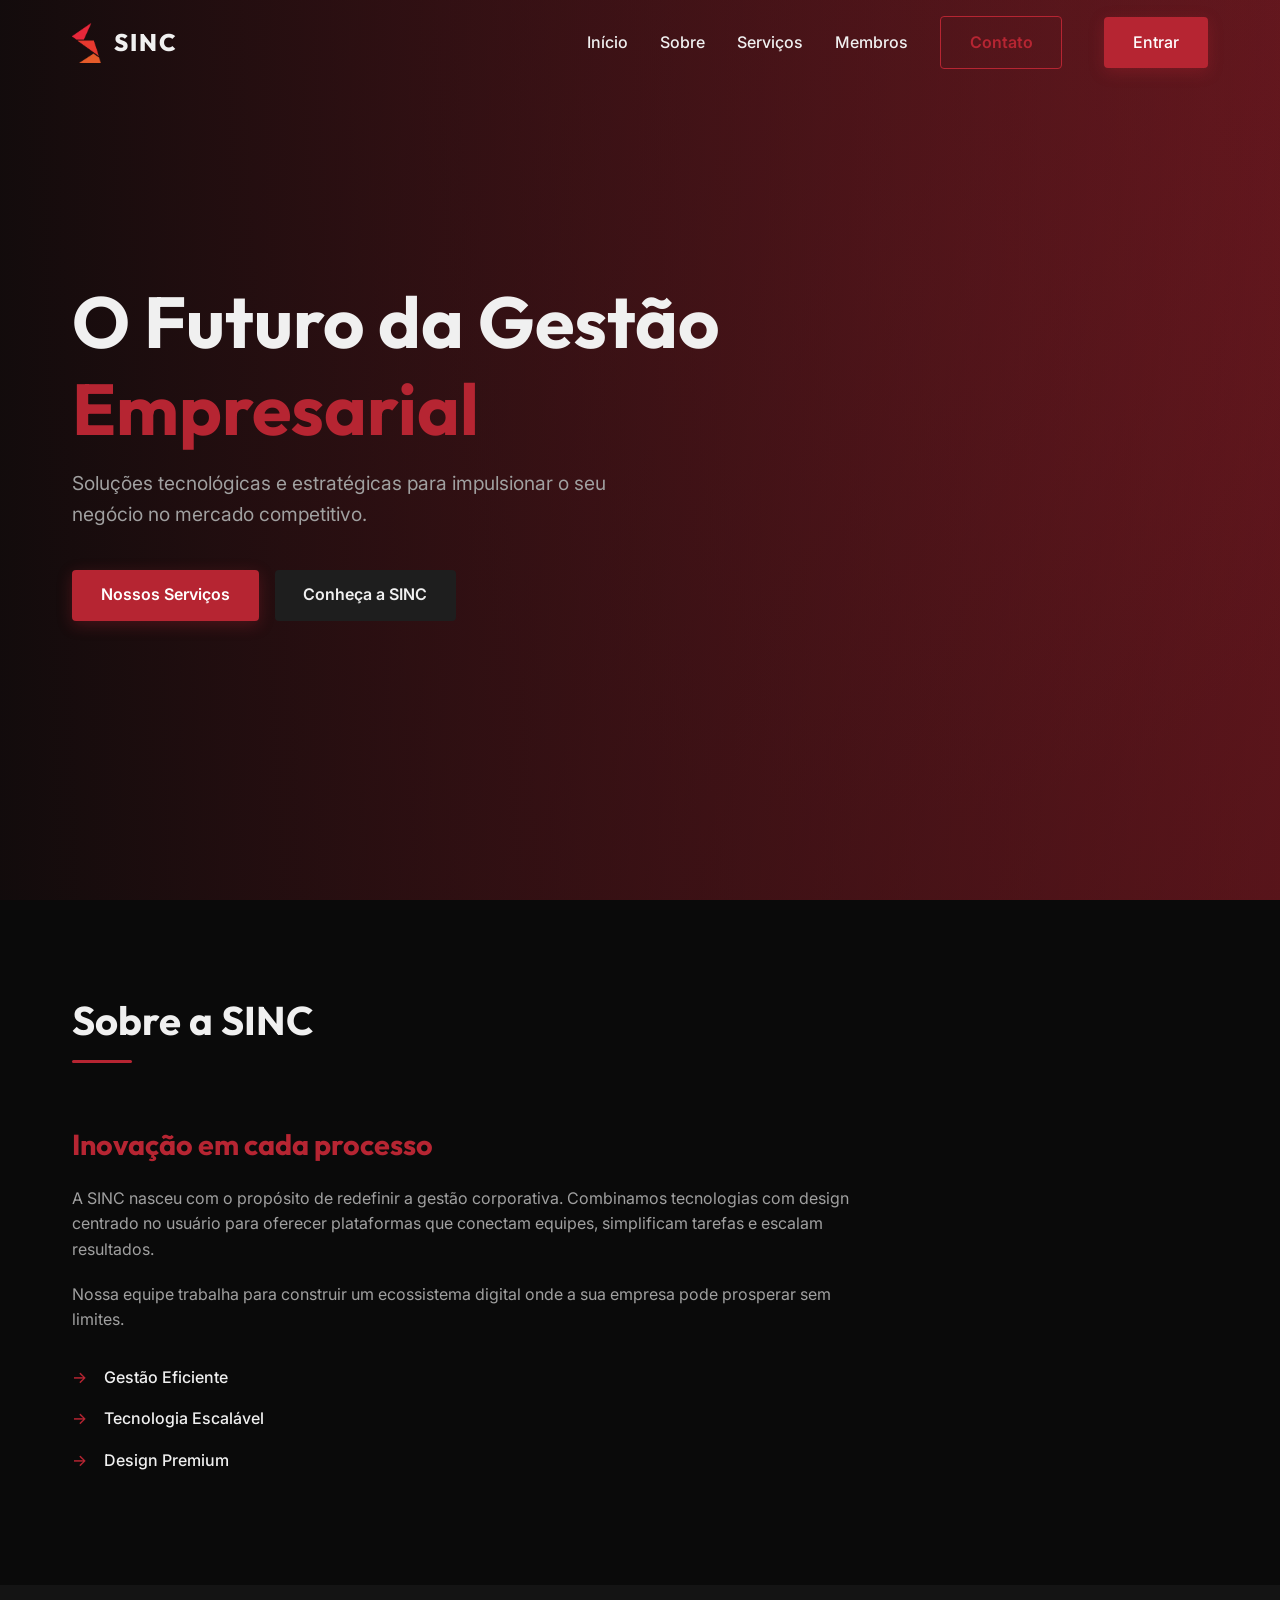
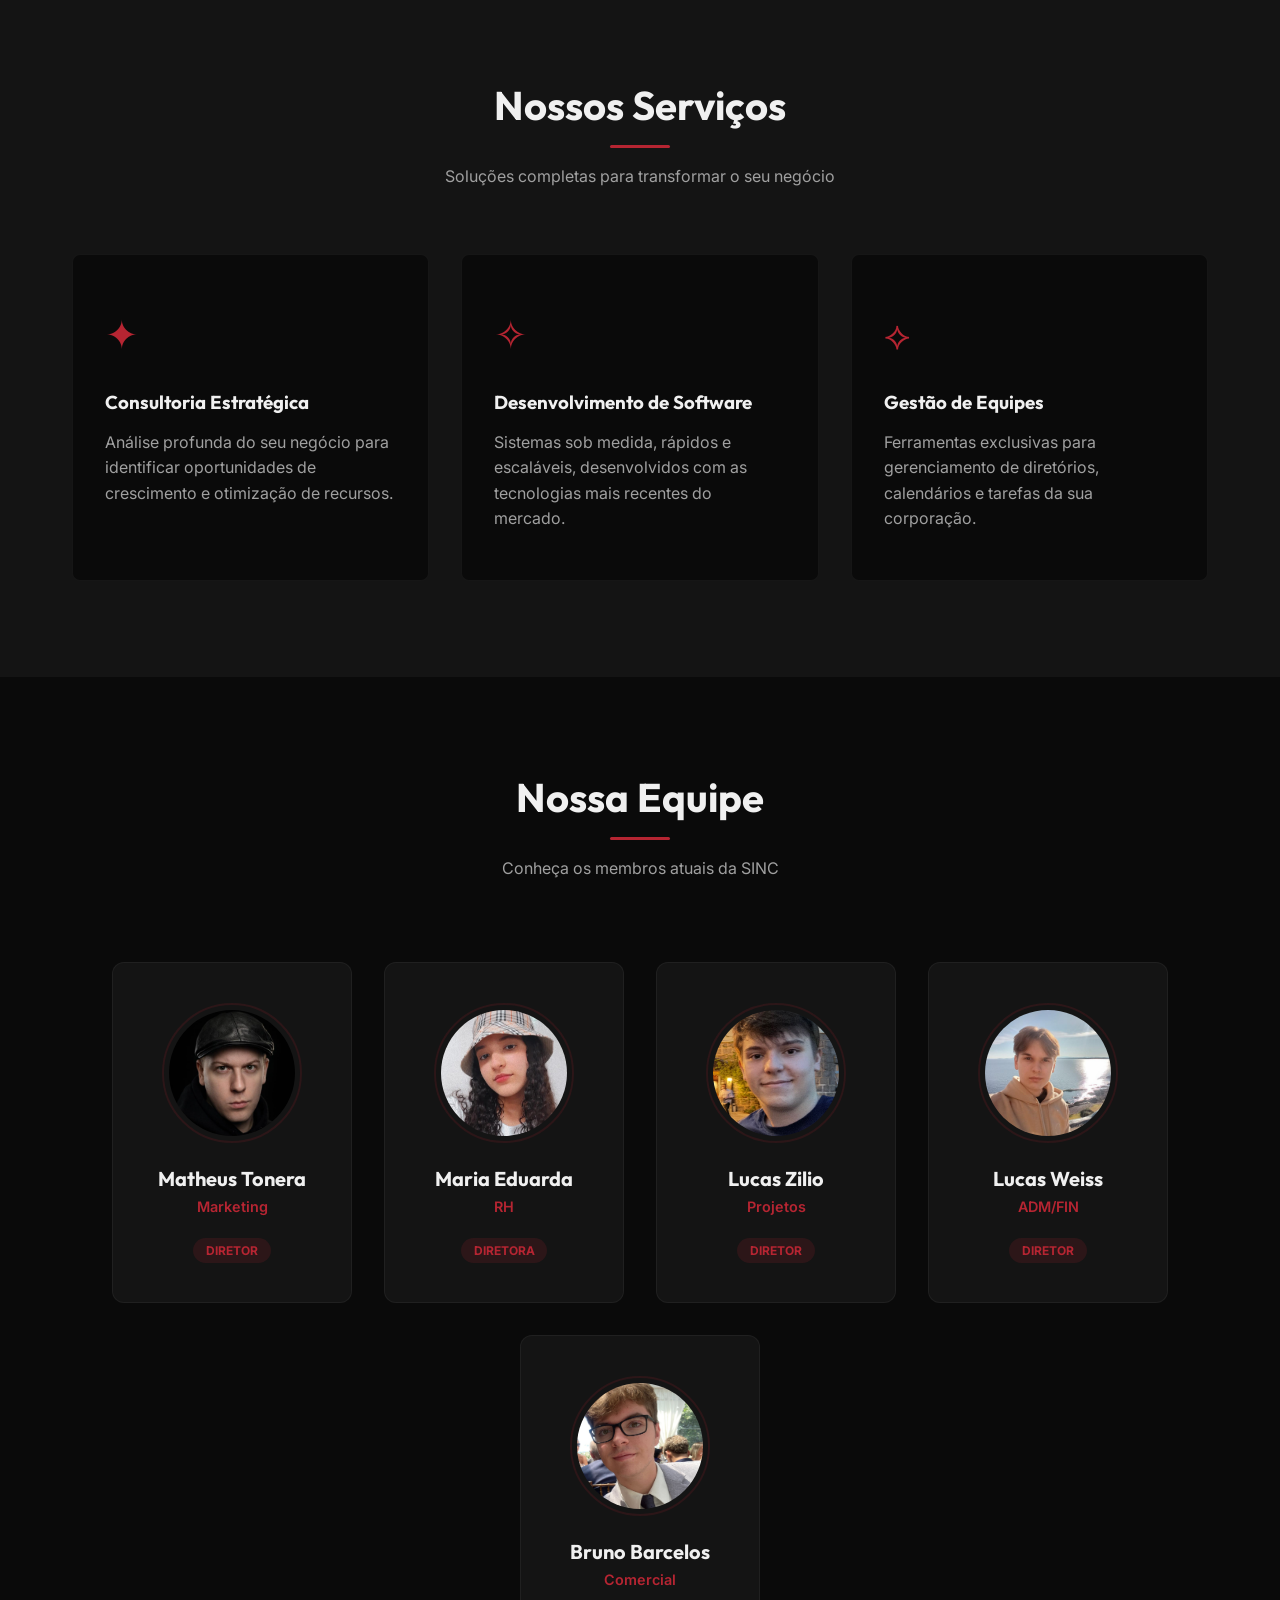
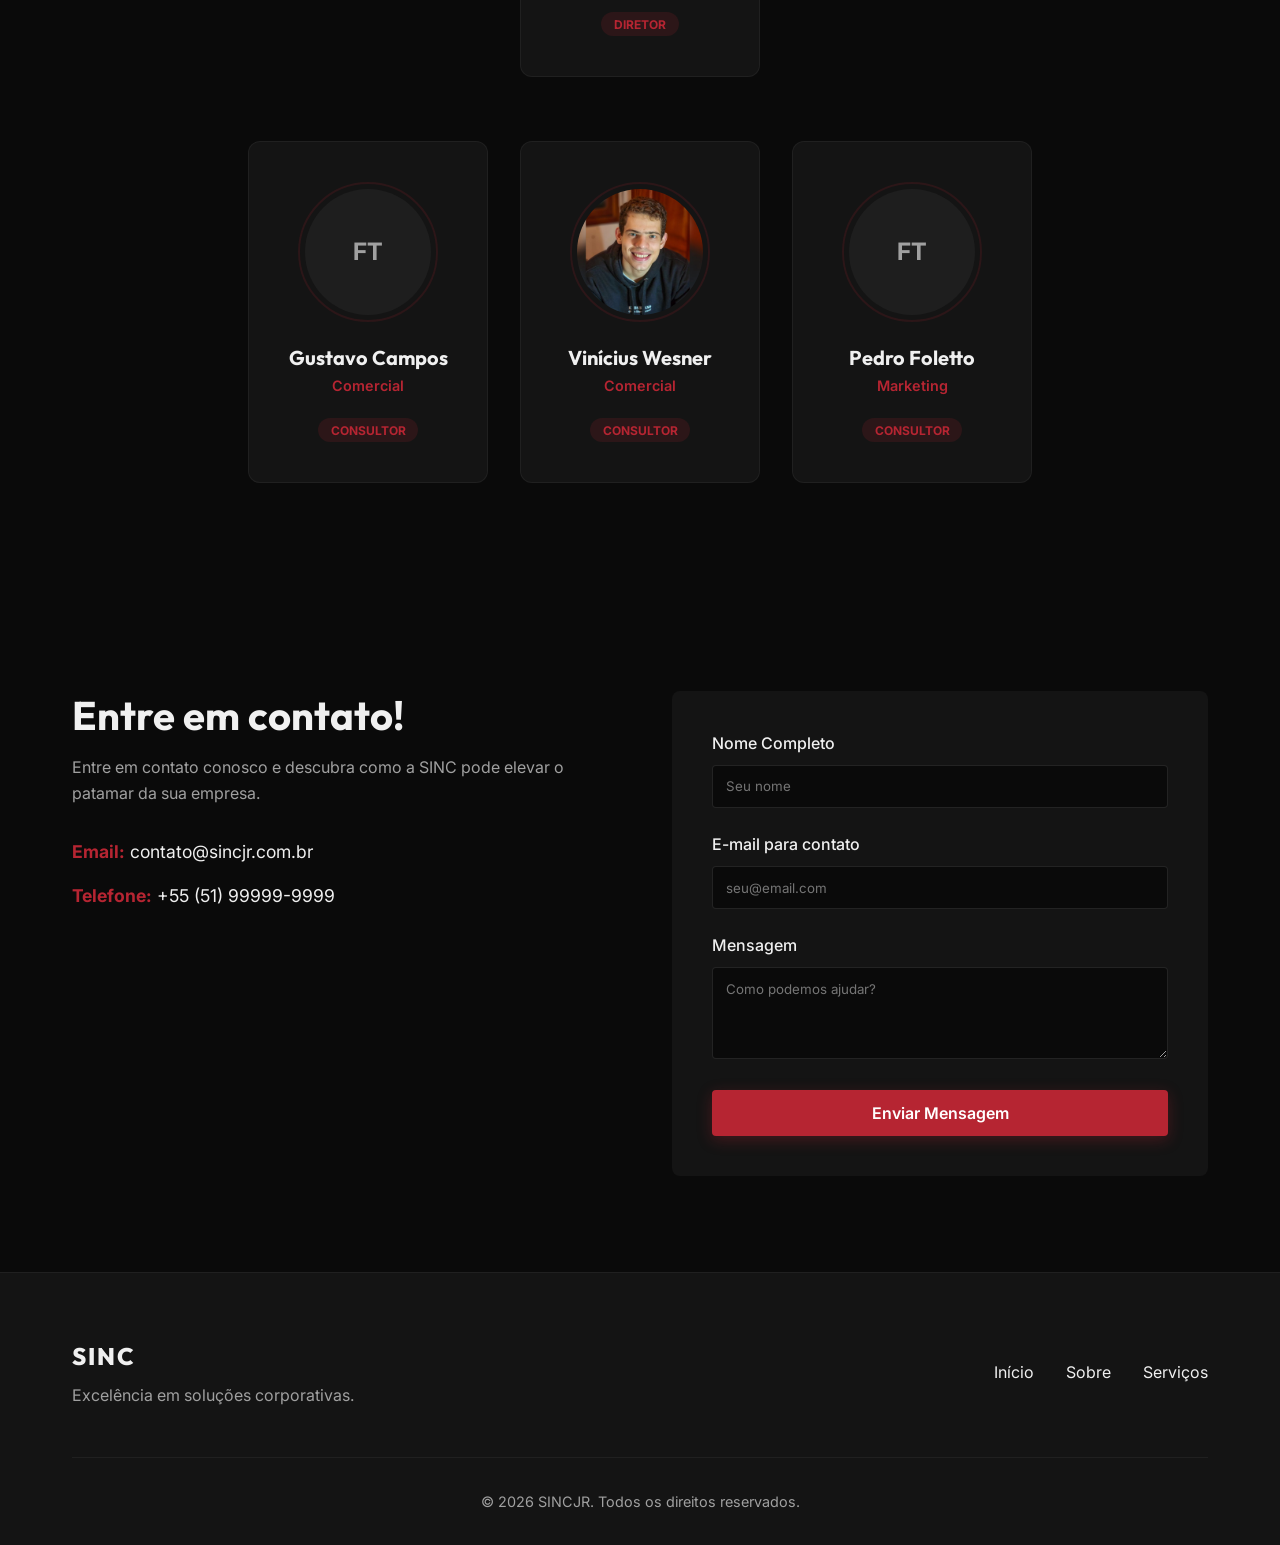
==== commit 586f5be0: "contato atualizado" ====
--- a/index.html
+++ b/index.html
@@ -347,12 +347,12 @@
                         <!-- Texto incentivando o contato -->
                         <div class="info-item">
                             <!-- Informação específica: E-mail -->
-                            <strong>Email:</strong> marketing@sincjr.com.br
+                            <strong>Email:</strong> contato@sincjr.com.br
                         </div>
 
                         <div class="info-item">
                             <!-- Informação específica: Telefone -->
-                            <strong>Telefone:</strong> +55 (51) 99999-9991
+                            <strong>Telefone:</strong> +55 (51) 99999-9999
                         </div>
                     </div>
                     <form class="contact-form slide-up delay-1" id="contactForm"
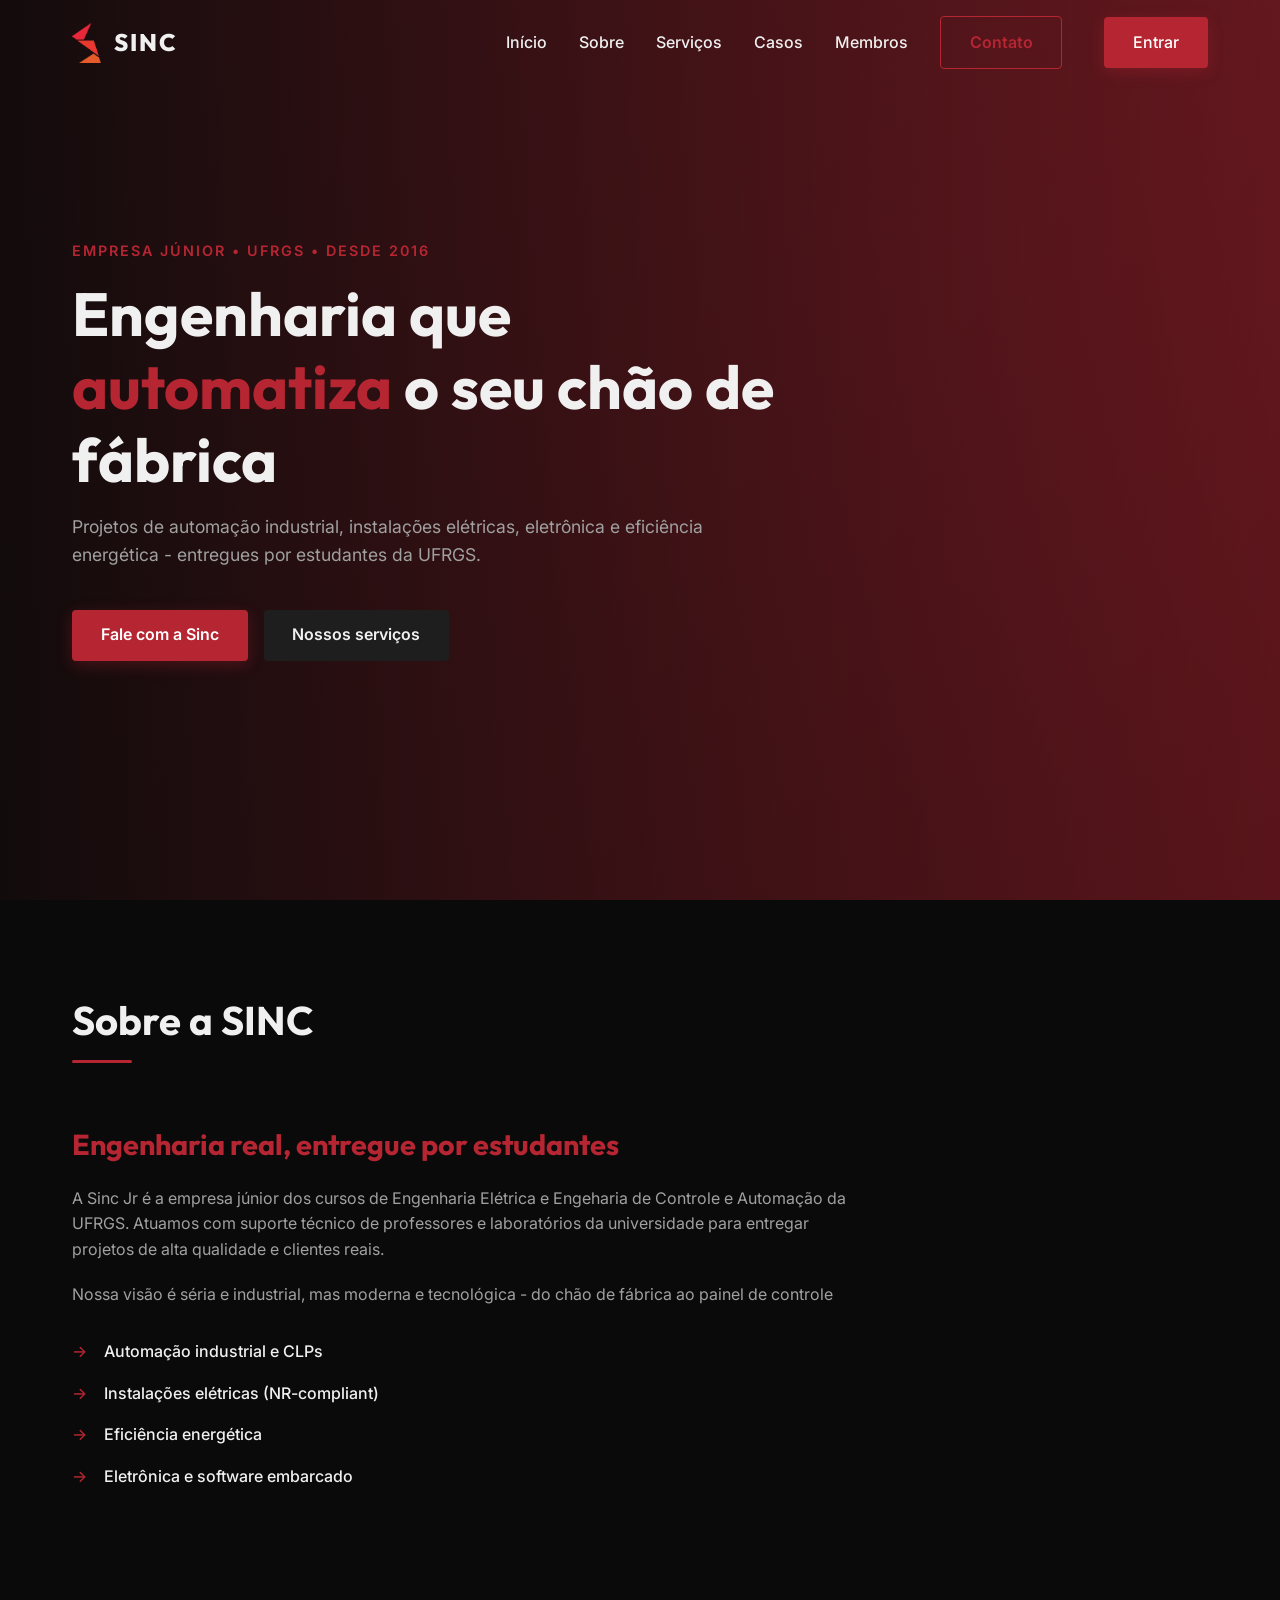
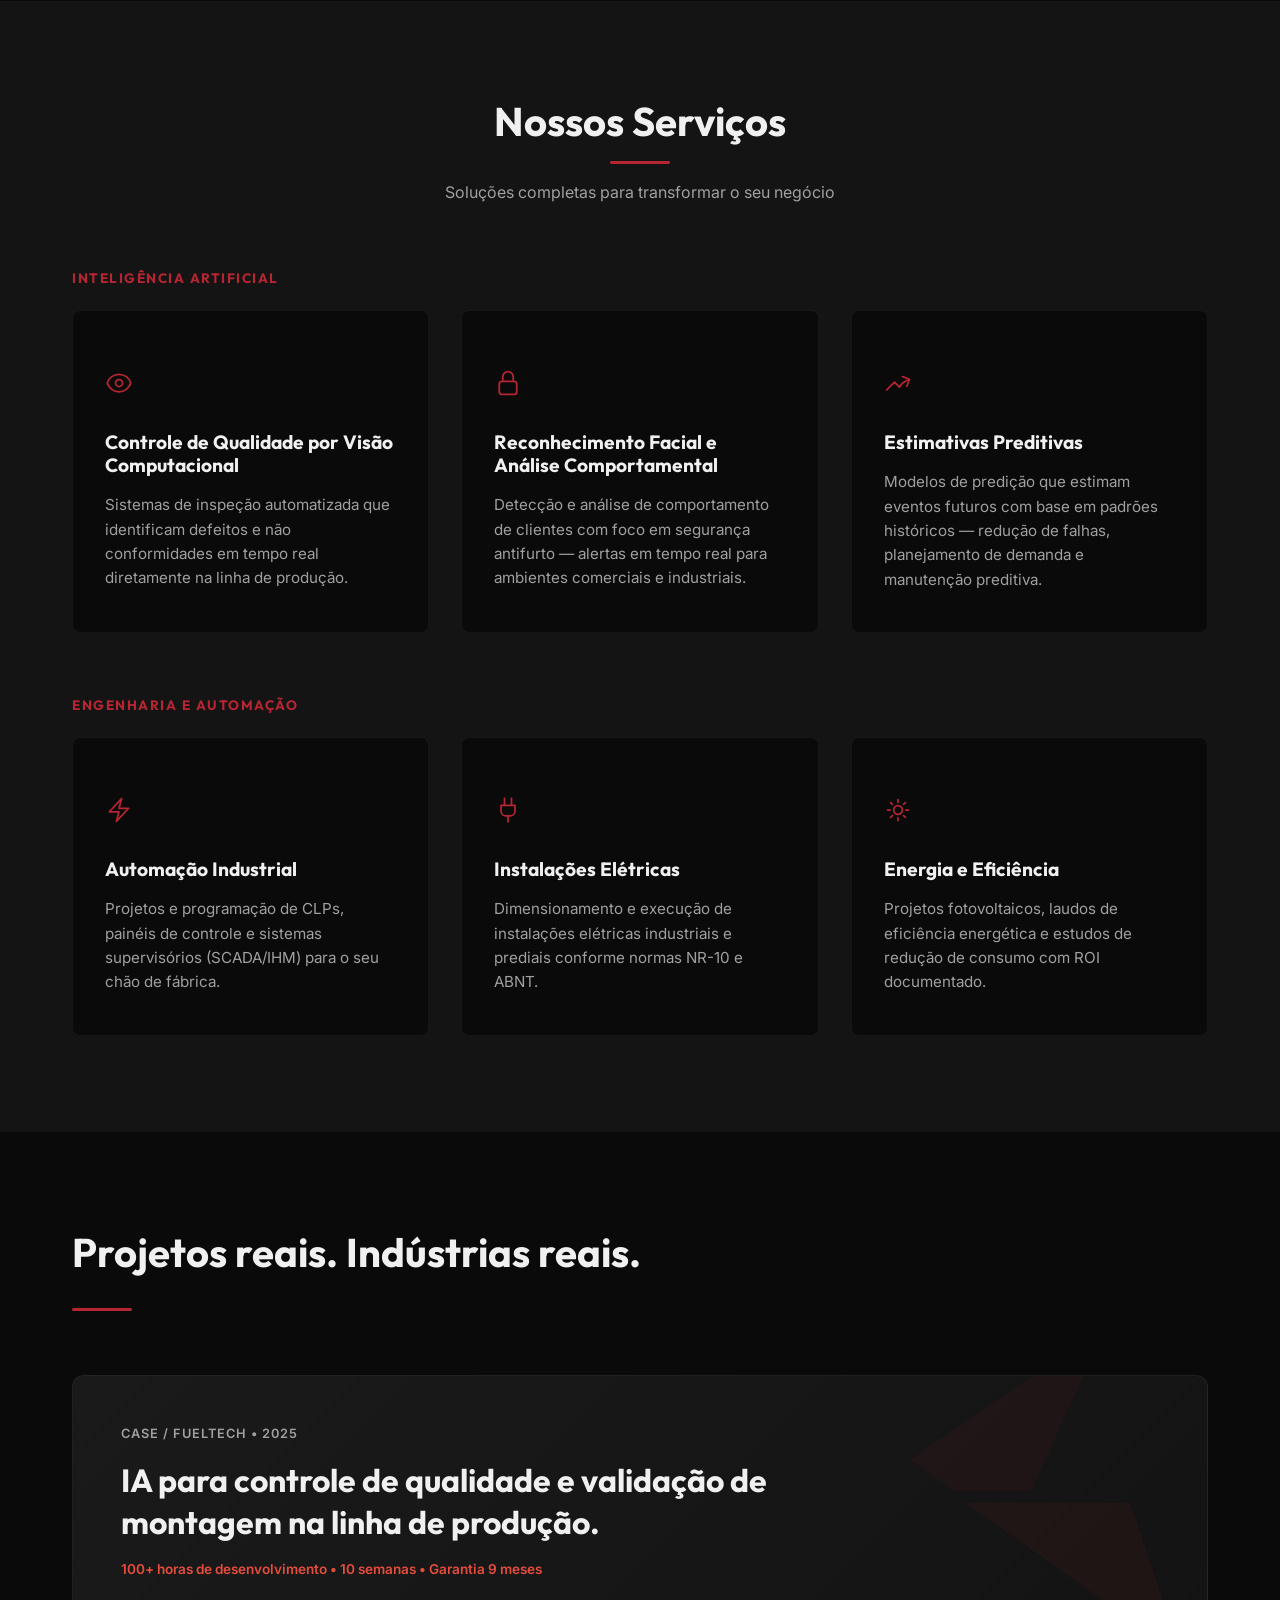
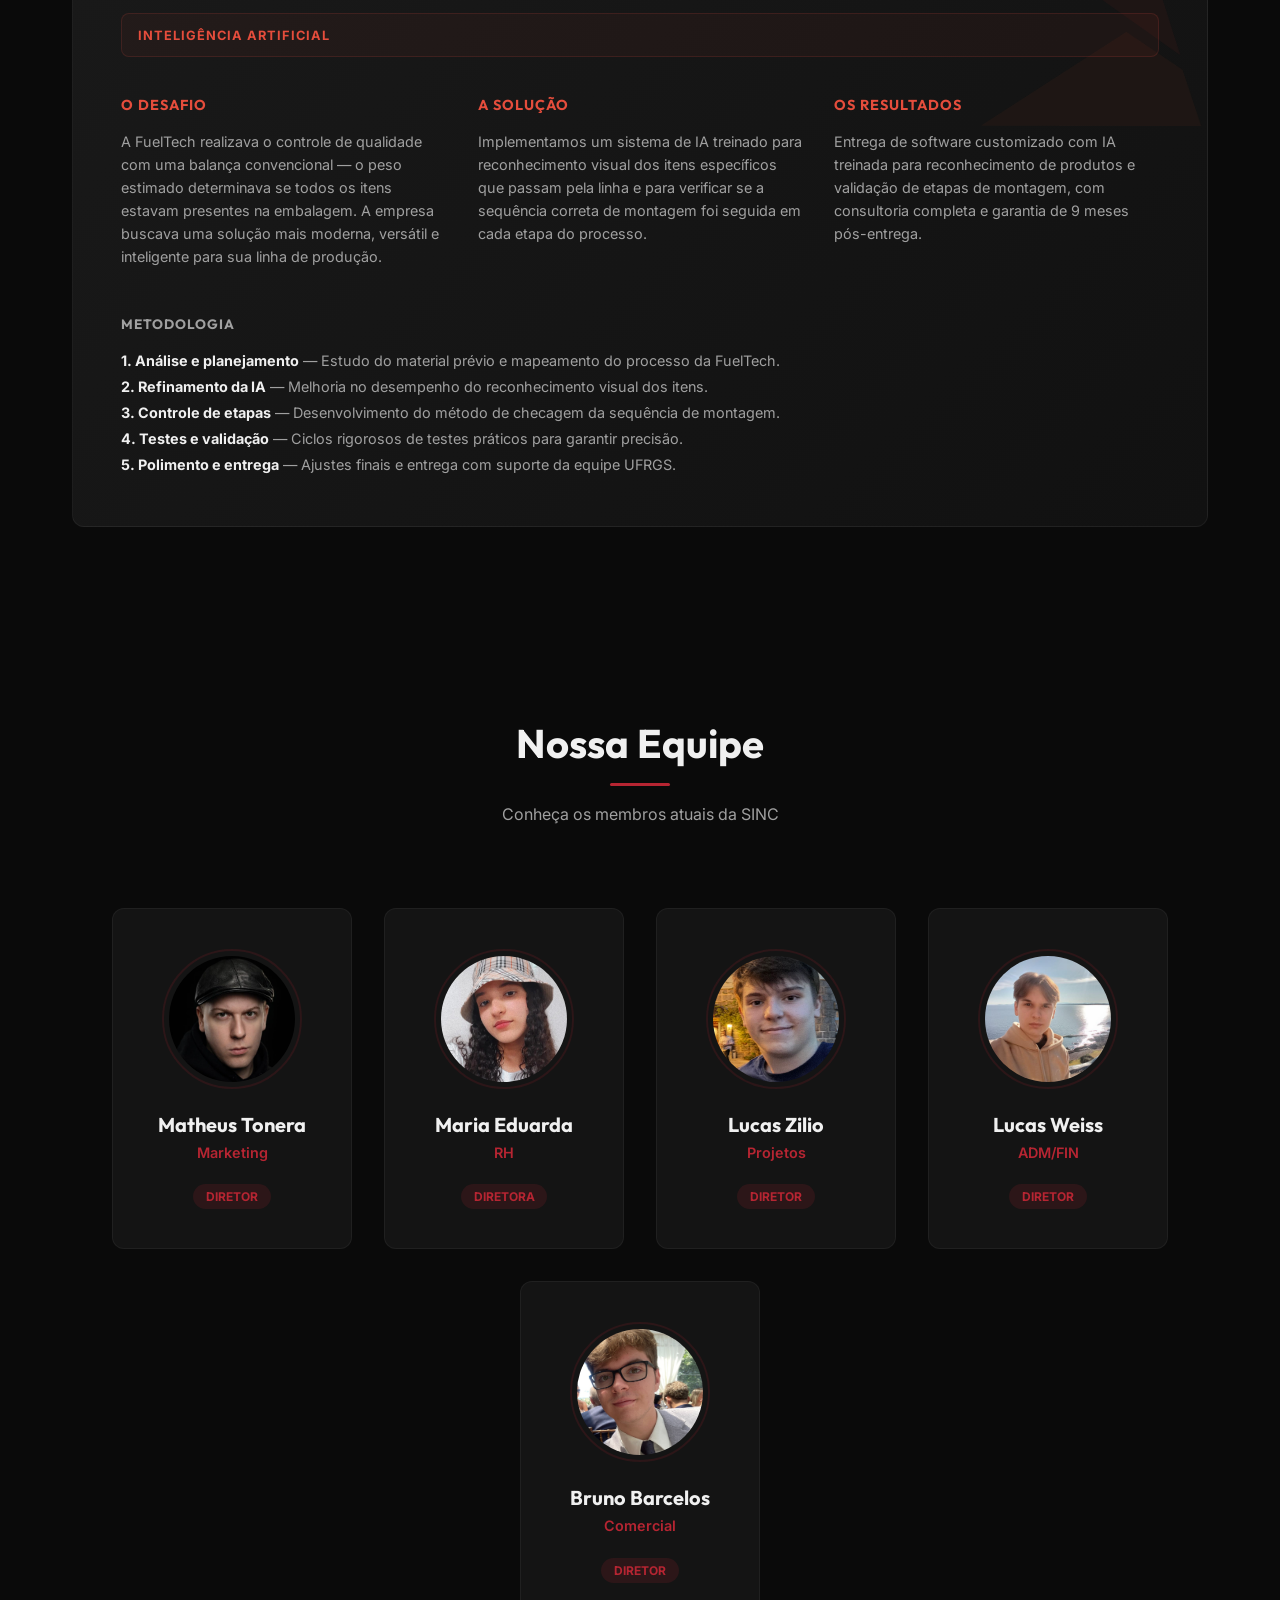
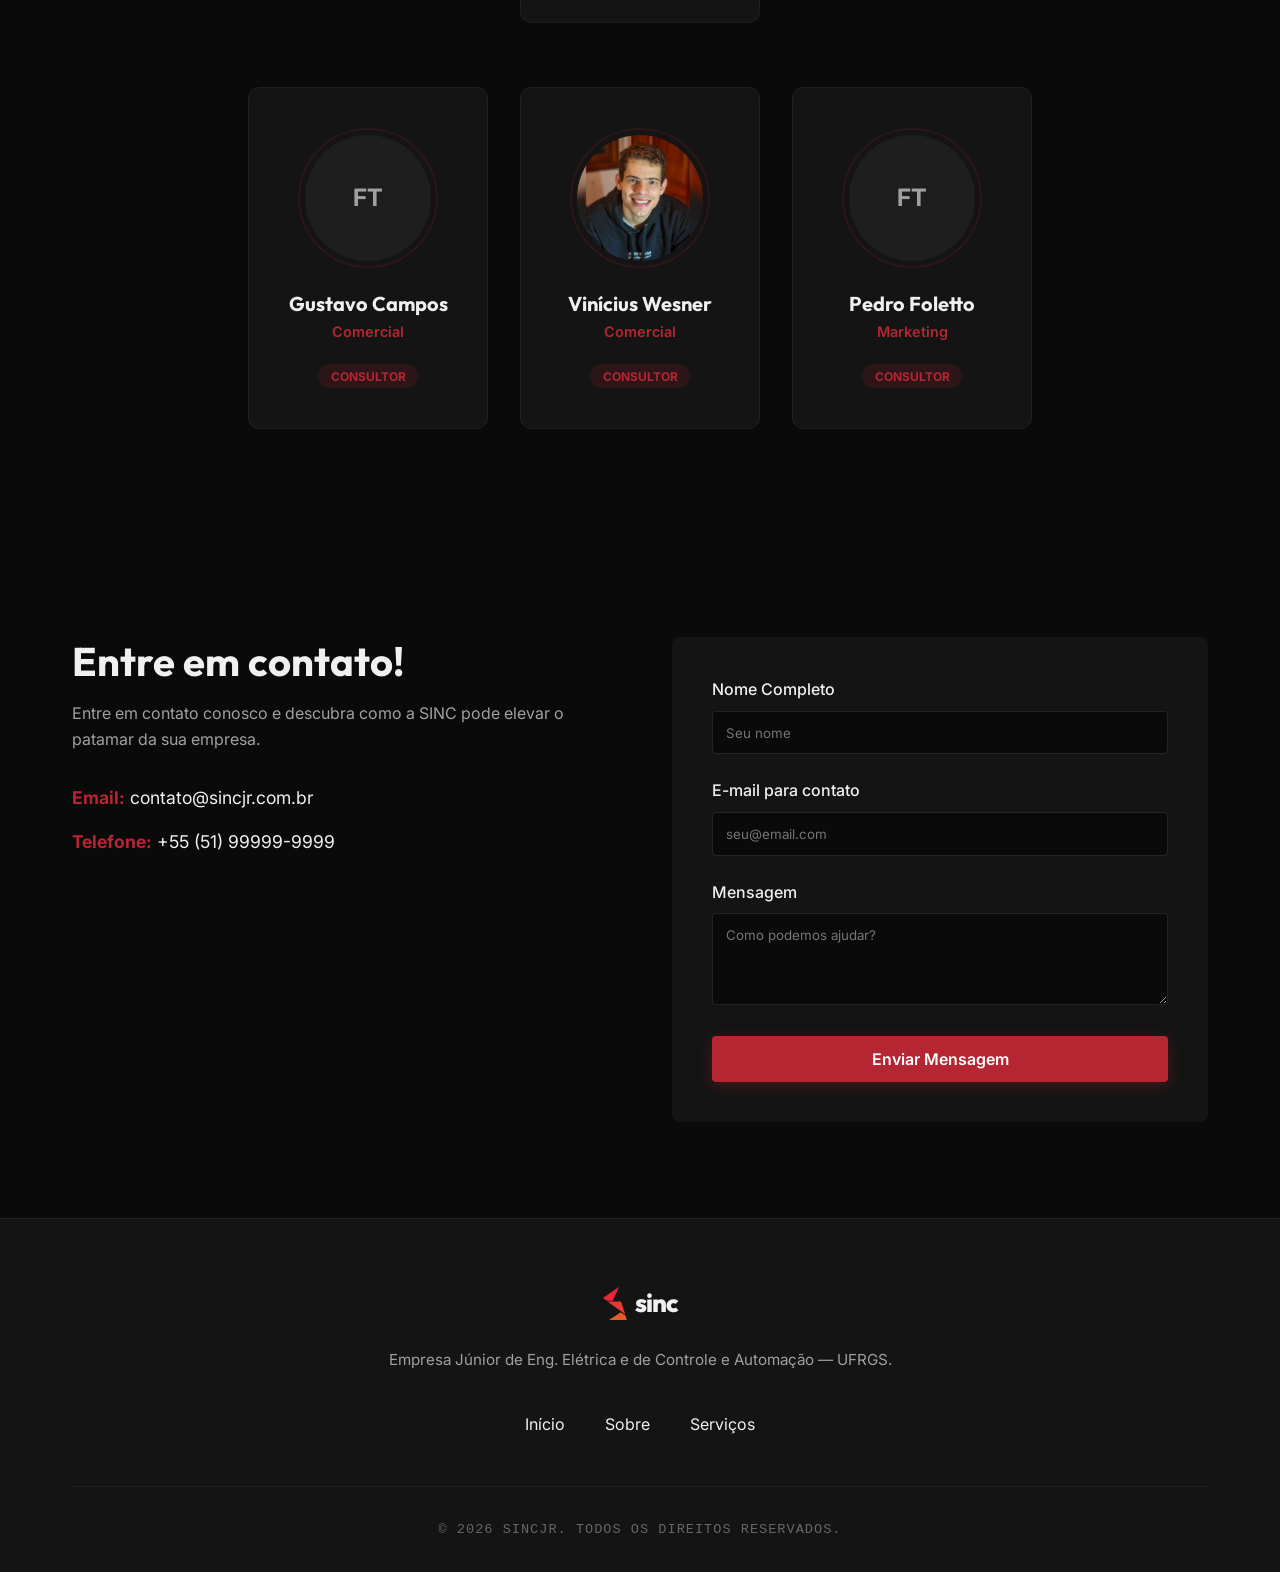
==== commit daf66026: "Mudanças Layout 1" ====
--- a/index.html
+++ b/index.html
@@ -9,7 +9,7 @@
     <!-- Define a codificação de caracteres como UTF-8, que suporta a maioria dos caracteres e símbolos -->
     <meta name="viewport" content="width=device-width, initial-scale=1.0">
     <!-- Configura a viewport para tornar o site responsivo (ajustável a diferentes tamanhos de tela) -->
-    <title>SINC - Empresa Junior</title>
+    <title>SincJr - Elétrica & Automação</title>
     <!-- Define o título da página que aparece na aba do navegador -->
     <meta name="description"
         content="SINC: Inovação e Gestão Corporativa. Oferecemos soluções para o sucesso da sua empresa.">
@@ -54,6 +54,8 @@
                 <!-- Link para a seção Sobre -->
                 <a href="#services">Serviços</a>
                 <!-- Link para a seção Serviços -->
+                <a href="#cases">Casos</a>
+                <!-- Link para a seção Casos -->
                 <a href="#members">Membros</a>
                 <!-- Link para a seção Membros -->
                 <a href="#contact" class="btn-primary-outline">Contato</a>
@@ -81,17 +83,23 @@
             <!-- Camada de sobreposição (geralmente escura) para melhorar a leitura do texto sobre a imagem de fundo -->
             <div class="hero-content">
                 <!-- Container para o conteúdo textual do destaque -->
-                <h1 class="fade-in">O Futuro da Gestão <span>Empresarial</span></h1>
+                <p class="fade-in"
+                    style="color: var(--color-primary); font-weight: 600; letter-spacing: 2px; font-size: 0.9rem; margin-bottom: 1rem;">
+                    EMPRESA JÚNIOR &bull; UFRGS &bull; DESDE 2016</p>
+                <h1 class="fade-in" style="font-size: clamp(2.5rem, 5vw, 3.8rem); line-height: 1.2;">Engenharia que
+                    <span style="color: var(--color-primary);">automatiza</span> o seu chão de fábrica
+                </h1>
                 <!-- Título principal da página com animação de fade in -->
-                <p class="fade-in delay-1">Soluções tecnológicas e estratégicas para impulsionar o seu negócio
-                    no mercado competitivo.</p>
+                <p class="fade-in delay-1" style="font-size: 1.1rem; max-width: 700px;">Projetos de automação
+                    industrial, instalações elétricas, eletrônica e eficiência energética - entregues por estudantes da
+                    UFRGS.</p>
                 <!-- Subtítulo ou descrição com pequeno atraso na animação -->
                 <div class="hero-buttons fade-in delay-2">
                     <!-- Container para os botões de ação na área hero -->
-                    <a href="#services" class="btn-primary">Nossos Serviços</a>
-                    <!-- Botão de ação principal redirecionando para a seção de Serviços -->
-                    <a href="#about" class="btn-secondary">Conheça a SINC</a>
-                    <!-- Botão secundário redirecionando para a seção Sobre -->
+                    <a href="#contact" class="btn-primary">Fale com a Sinc</a>
+                    <!-- Botão de ação principal redirecionando para a seção de Contato -->
+                    <a href="#services" class="btn-secondary">Nossos serviços</a>
+                    <!-- Botão secundário redirecionando para a seção Serviços -->
                 </div>
             </div>
         </section>
@@ -111,20 +119,21 @@
                     <!-- Grade de layout para dividir o conteúdo sobre a empresa em colunas -->
                     <div class="about-text slide-up">
                         <!-- Coluna de texto com animação de deslizar para cima -->
-                        <h3>Inovação em cada processo</h3>
+                        <h3>Engenharia real, entregue por estudantes</h3>
                         <!-- Título do bloco de texto -->
-                        <p>A SINC nasceu com o propósito de redefinir a gestão corporativa. Combinamos tecnologias com
-                            design centrado no usuário para oferecer plataformas que conectam equipes,
-                            simplificam tarefas e escalam resultados.</p>
+                        <p>A Sinc Jr é a empresa júnior dos cursos de Engenharia Elétrica e Engeharia de Controle e
+                            Automação da UFRGS. Atuamos com suporte técnico de professores e laboratórios da
+                            universidade para entregar projetos de alta qualidade e clientes reais.</p>
                         <!-- Parágrafo introdutório -->
-                        <p>Nossa equipe trabalha para construir um ecossistema digital onde a sua empresa pode prosperar
-                            sem limites.</p>
+                        <p>Nossa visão é séria e industrial, mas moderna e tecnológica - do chão de fábrica ao painel de
+                            controle</p>
                         <!-- Segundo parágrafo detalhando o propósito da equipe -->
                         <ul class="features-list">
                             <!-- Lista de características/vantagens -->
-                            <li>Gestão Eficiente</li>
-                            <li>Tecnologia Escalável</li>
-                            <li>Design Premium</li>
+                            <li>Automação industrial e CLPs</li>
+                            <li>Instalações elétricas (NR-compliant)</li>
+                            <li>Eficiência energética</li>
+                            <li>Eletrônica e software embarcado</li>
                             <!-- Itens da lista -->
                         </ul>
                     </div>
@@ -145,37 +154,184 @@
                     <p class="section-subtitle">Soluções completas para transformar o seu negócio</p>
                     <!-- Subtítulo explicativo dos serviços -->
                 </div>
-                <div class="services-grid">
-                    <!-- Grade para organizar os cards de serviço lado a lado -->
-                    <div class="service-card slide-up">
-                        <!-- Primeiro cartão de serviço, com animação -->
-                        <div class="service-icon">✦</div>
-                        <!-- Ícone do serviço -->
-                        <h3>Consultoria Estratégica</h3>
-                        <!-- Título do serviço -->
-                        <p>Análise profunda do seu negócio para identificar oportunidades de crescimento e otimização de
-                            recursos.</p>
-                        <!-- Descrição detalhada do serviço -->
-                    </div>
-                    <div class="service-card slide-up delay-1">
-                        <!-- Segundo cartão de serviço -->
-                        <div class="service-icon">✧</div>
-                        <!-- Ícone -->
-                        <h3>Desenvolvimento de Software</h3>
-                        <!-- Título -->
-                        <p>Sistemas sob medida, rápidos e escaláveis, desenvolvidos com as tecnologias mais recentes do
-                            mercado.</p>
-                        <!-- Descrição -->
-                    </div>
-                    <div class="service-card slide-up delay-2">
-                        <!-- Terceiro cartão de serviço -->
-                        <div class="service-icon">⟡</div>
-                        <!-- Ícone -->
-                        <h3>Gestão de Equipes</h3>
-                        <!-- Título -->
-                        <p>Ferramentas exclusivas para gerenciamento de diretórios, calendários e tarefas da sua
-                            corporação.</p>
-                        <!-- Descrição -->
+                <div style="margin-bottom: 4rem; margin-top: 3rem;">
+                    <h3
+                        style="color: var(--color-primary); font-size: 0.85rem; text-transform: uppercase; letter-spacing: 1.5px; margin-bottom: 1.5rem; text-align: left;">
+                        Inteligência Artificial</h3>
+                    <div class="services-grid">
+                        <div class="service-card slide-up" style="text-align: left; padding: 2.5rem 2rem;">
+                            <div class="service-icon" style="margin-bottom: 1rem;"><svg
+                                    xmlns="http://www.w3.org/2000/svg" fill="none" viewBox="0 0 24 24"
+                                    stroke-width="1.5" stroke="currentColor"
+                                    style="width: 28px; height: 28px; color: var(--color-primary);">
+                                    <path stroke-linecap="round" stroke-linejoin="round"
+                                        d="M2.036 12.322a1.012 1.012 0 0 1 0-.639C3.423 7.51 7.36 4.5 12 4.5c4.638 0 8.573 3.007 9.963 7.178.07.207.07.431 0 .639C20.577 16.49 16.64 19.5 12 19.5c-4.638 0-8.573-3.007-9.963-7.178Z" />
+                                    <path stroke-linecap="round" stroke-linejoin="round"
+                                        d="M15 12a3 3 0 1 1-6 0 3 3 0 0 1 6 0Z" />
+                                </svg></div>
+                            <h3 style="font-size: 1.2rem; margin-bottom: 1rem;">Controle de Qualidade por Visão
+                                Computacional</h3>
+                            <p style="font-size: 0.95rem;">Sistemas de inspeção automatizada que identificam defeitos e
+                                não conformidades em tempo real diretamente na linha de produção.</p>
+                        </div>
+                        <div class="service-card slide-up delay-1" style="text-align: left; padding: 2.5rem 2rem;">
+                            <div class="service-icon" style="margin-bottom: 1rem;"><svg
+                                    xmlns="http://www.w3.org/2000/svg" fill="none" viewBox="0 0 24 24"
+                                    stroke-width="1.5" stroke="currentColor"
+                                    style="width: 28px; height: 28px; color: var(--color-primary);">
+                                    <path stroke-linecap="round" stroke-linejoin="round"
+                                        d="M16.5 10.5V6.75a4.5 4.5 0 1 0-9 0v3.75m-.75 11.25h10.5a2.25 2.25 0 0 0 2.25-2.25v-6.75a2.25 2.25 0 0 0-2.25-2.25H6.75a2.25 2.25 0 0 0-2.25 2.25v6.75a2.25 2.25 0 0 0 2.25 2.25Z" />
+                                </svg></div>
+                            <h3 style="font-size: 1.2rem; margin-bottom: 1rem;">Reconhecimento Facial e Análise
+                                Comportamental</h3>
+                            <p style="font-size: 0.95rem;">Detecção e análise de comportamento de clientes com foco em
+                                segurança antifurto — alertas em tempo real para ambientes comerciais e industriais.</p>
+                        </div>
+                        <div class="service-card slide-up delay-2" style="text-align: left; padding: 2.5rem 2rem;">
+                            <div class="service-icon" style="margin-bottom: 1rem;"><svg
+                                    xmlns="http://www.w3.org/2000/svg" fill="none" viewBox="0 0 24 24"
+                                    stroke-width="1.5" stroke="currentColor"
+                                    style="width: 28px; height: 28px; color: var(--color-primary);">
+                                    <path stroke-linecap="round" stroke-linejoin="round"
+                                        d="M2.25 18 9 11.25l4.306 4.306a11.95 11.95 0 0 1 5.814-5.518l2.74-1.22m0 0-5.94-2.281m5.94 2.28-2.28 5.941" />
+                                </svg></div>
+                            <h3 style="font-size: 1.2rem; margin-bottom: 1rem;">Estimativas Preditivas</h3>
+                            <p style="font-size: 0.95rem;">Modelos de predição que estimam eventos futuros com base em
+                                padrões históricos — redução de falhas, planejamento de demanda e manutenção preditiva.
+                            </p>
+                        </div>
+                    </div>
+                </div>
+
+                <div>
+                    <h3
+                        style="color: var(--color-primary); font-size: 0.85rem; text-transform: uppercase; letter-spacing: 1.5px; margin-bottom: 1.5rem; text-align: left;">
+                        Engenharia e Automação</h3>
+                    <div class="services-grid">
+                        <div class="service-card slide-up" style="text-align: left; padding: 2.5rem 2rem;">
+                            <div class="service-icon" style="margin-bottom: 1rem;"><svg
+                                    xmlns="http://www.w3.org/2000/svg" fill="none" viewBox="0 0 24 24"
+                                    stroke-width="1.5" stroke="currentColor"
+                                    style="width: 28px; height: 28px; color: var(--color-primary);">
+                                    <path stroke-linecap="round" stroke-linejoin="round"
+                                        d="m3.75 13.5 10.5-11.25L12 10.5h8.25L9.75 21.75 12 13.5H3.75Z" />
+                                </svg></div>
+                            <h3 style="font-size: 1.2rem; margin-bottom: 1rem;">Automação Industrial</h3>
+                            <p style="font-size: 0.95rem;">Projetos e programação de CLPs, painéis de controle e
+                                sistemas supervisórios (SCADA/IHM) para o seu chão de fábrica.</p>
+                        </div>
+                        <div class="service-card slide-up delay-1" style="text-align: left; padding: 2.5rem 2rem;">
+                            <div class="service-icon" style="margin-bottom: 1rem;"><svg
+                                    xmlns="http://www.w3.org/2000/svg" width="28" height="28" viewBox="0 0 24 24"
+                                    fill="none" stroke="currentColor" stroke-width="1.5" stroke-linecap="round"
+                                    stroke-linejoin="round" style="color: var(--color-primary);">
+                                    <path d="M12 22v-5" />
+                                    <path d="M9 8V2" />
+                                    <path d="M15 8V2" />
+                                    <path d="M18 8v5a4 4 0 0 1-4 4h-4a4 4 0 0 1-4-4V8Z" />
+                                </svg></div>
+                            <h3 style="font-size: 1.2rem; margin-bottom: 1rem;">Instalações Elétricas</h3>
+                            <p style="font-size: 0.95rem;">Dimensionamento e execução de instalações elétricas
+                                industriais e prediais conforme normas NR-10 e ABNT.</p>
+                        </div>
+                        <div class="service-card slide-up delay-2" style="text-align: left; padding: 2.5rem 2rem;">
+                            <div class="service-icon" style="margin-bottom: 1rem;"><svg
+                                    xmlns="http://www.w3.org/2000/svg" fill="none" viewBox="0 0 24 24"
+                                    stroke-width="1.5" stroke="currentColor"
+                                    style="width: 28px; height: 28px; color: var(--color-primary);">
+                                    <path stroke-linecap="round" stroke-linejoin="round"
+                                        d="M12 3v2.25m6.364.386-1.591 1.591M21 12h-2.25m-.386 6.364-1.591-1.591M12 18.75V21m-4.773-4.227-1.591 1.591M5.25 12H3m4.227-4.773L5.636 5.636M15.75 12a3.75 3.75 0 1 1-7.5 0 3.75 3.75 0 0 1 7.5 0Z" />
+                                </svg></div>
+                            <h3 style="font-size: 1.2rem; margin-bottom: 1rem;">Energia e Eficiência</h3>
+                            <p style="font-size: 0.95rem;">Projetos fotovoltaicos, laudos de eficiência energética e
+                                estudos de redução de consumo com ROI documentado.</p>
+                        </div>
+                    </div>
+                </div>
+            </div>
+        </section>
+
+        <section id="cases" class="cases-section section-padding">
+            <div class="container">
+                <div class="section-title">
+                    <h2 style="text-align: left; margin-bottom: 2rem;">Projetos reais. Indústrias reais.</h2>
+                    <div class="divider" style="margin-left: 0;"></div>
+                </div>
+
+                <div class="case-card slide-up"
+                    style="background: linear-gradient(135deg, #1A1A1A 0%, #111111 100%); border-radius: 12px; border: 1px solid rgba(255,255,255,0.05); padding: 3rem; position: relative; overflow: hidden; margin-top: 3rem;">
+                    <!-- Logo decoration -->
+                    <div
+                        style="position: absolute; top: -50px; right: -50px; width: 400px; height: 400px; opacity: 0.05; pointer-events: none;">
+                        <img src="assets/icone.png" style="width: 100%; height: 100%; object-fit: contain;">
+                    </div>
+
+                    <div style="position: relative; z-index: 2;">
+                        <p
+                            style="color: var(--color-text-muted); font-size: 0.8rem; font-weight: 600; letter-spacing: 1px; text-transform: uppercase; margin-bottom: 1rem;">
+                            CASE / FUELTECH &bull; 2025</p>
+                        <h3 style="font-size: 2rem; margin-bottom: 1rem; max-width: 650px; line-height: 1.3;">IA para
+                            controle de qualidade e validação de montagem na linha de produção.</h3>
+                        <p style="color: #e54d3c; font-size: 0.85rem; font-weight: 600; margin-bottom: 2rem;">100+ horas
+                            de desenvolvimento &bull; 10 semanas &bull; Garantia 9 meses</p>
+
+                        <div
+                            style="background: rgba(229, 77, 60, 0.05); border: 1px solid rgba(229, 77, 60, 0.15); padding: 0.5rem 1rem; border-radius: 8px; display: inline-block; margin-bottom: 2.5rem; width: 100%;">
+                            <span
+                                style="color: #e54d3c; font-size: 0.8rem; font-weight: 700; letter-spacing: 1px;">INTELIGÊNCIA
+                                ARTIFICIAL</span>
+                        </div>
+
+                        <div
+                            style="display: grid; grid-template-columns: repeat(auto-fit, minmax(250px, 1fr)); gap: 2rem; margin-bottom: 3rem;">
+                            <div>
+                                <h4
+                                    style="color: #e54d3c; font-size: 0.9rem; margin-bottom: 1rem; letter-spacing: 1px; text-transform: uppercase;">
+                                    O Desafio</h4>
+                                <p style="color: var(--color-text-muted); font-size: 0.9rem; line-height: 1.6;">A
+                                    FuelTech realizava o controle de qualidade com uma balança convencional — o peso
+                                    estimado determinava se todos os itens estavam presentes na embalagem. A empresa
+                                    buscava uma solução mais moderna, versátil e inteligente para sua linha de produção.
+                                </p>
+                            </div>
+                            <div>
+                                <h4
+                                    style="color: #e54d3c; font-size: 0.9rem; margin-bottom: 1rem; letter-spacing: 1px; text-transform: uppercase;">
+                                    A Solução</h4>
+                                <p style="color: var(--color-text-muted); font-size: 0.9rem; line-height: 1.6;">
+                                    Implementamos um sistema de IA treinado para reconhecimento visual dos itens
+                                    específicos que passam pela linha e para verificar se a sequência correta de
+                                    montagem foi seguida em cada etapa do processo.</p>
+                            </div>
+                            <div>
+                                <h4
+                                    style="color: #e54d3c; font-size: 0.9rem; margin-bottom: 1rem; letter-spacing: 1px; text-transform: uppercase;">
+                                    Os Resultados</h4>
+                                <p style="color: var(--color-text-muted); font-size: 0.9rem; line-height: 1.6;">Entrega
+                                    de software customizado com IA treinada para reconhecimento de produtos e validação
+                                    de etapas de montagem, com consultoria completa e garantia de 9 meses pós-entrega.
+                                </p>
+                            </div>
+                        </div>
+
+                        <div>
+                            <h4
+                                style="color: var(--color-text-muted); font-size: 0.85rem; margin-bottom: 1rem; letter-spacing: 1px; text-transform: uppercase;">
+                                Metodologia</h4>
+                            <ul
+                                style="list-style: none; padding: 0; margin: 0; color: var(--color-text-muted); font-size: 0.9rem; line-height: 1.8;">
+                                <li><strong style="color: var(--color-text);">1. Análise e planejamento</strong> —
+                                    Estudo do material prévio e mapeamento do processo da FuelTech.</li>
+                                <li><strong style="color: var(--color-text);">2. Refinamento da IA</strong> — Melhoria
+                                    no desempenho do reconhecimento visual dos itens.</li>
+                                <li><strong style="color: var(--color-text);">3. Controle de etapas</strong> —
+                                    Desenvolvimento do método de checagem da sequência de montagem.</li>
+                                <li><strong style="color: var(--color-text);">4. Testes e validação</strong> — Ciclos
+                                    rigorosos de testes práticos para garantir precisão.</li>
+                                <li><strong style="color: var(--color-text);">5. Polimento e entrega</strong> — Ajustes
+                                    finais e entrega com suporte da equipe UFRGS.</li>
+                            </ul>
+                        </div>
                     </div>
                 </div>
             </div>
@@ -356,7 +512,7 @@
                         </div>
                     </div>
                     <form class="contact-form slide-up delay-1" id="contactForm"
-                        action="https://formsubmit.co/marketing@sincjr.com.br" method="POST">
+                        action="https://formsubmit.co/contato@sincjr.com.br" method="POST">
                         <!-- Coluna contendo o formulário de contato -->
                         <div class="form-group">
                             <!-- Grupo para o campo de Nome -->
@@ -392,23 +548,34 @@
     <footer>
         <!-- Rodapé do site -->
         <div class="container">
-            <div class="footer-content">
+            <div class="footer-content"
+                style="display: flex; flex-direction: column; align-items: center; text-align: center; gap: 2.5rem;">
                 <!-- Conteúdo superior do rodapé, geralmente links e logo -->
-                <div class="footer-brand">
+                <div class="footer-brand"
+                    style="display: flex; flex-direction: column; align-items: center; max-width: 100%;">
                     <!-- Branding no rodapé (Logotipo textual e descrição) -->
-                    <span class="logo-text">SINC</span>
-                    <p>Excelência em soluções corporativas.</p>
-                </div>
-                <div class="footer-links">
+                    <div
+                        style="display: flex; align-items: center; justify-content: center; gap: 0.5rem; margin-bottom: 1rem;">
+                        <img src="assets/icone.png" alt="SINC Logo" style="width: 24px; height: auto;">
+                        <span class="logo-text"
+                            style="text-transform: lowercase; font-size: 1.6rem; letter-spacing: -1px; margin: 0;">sinc</span>
+                    </div>
+                    <p style="color: #a0a0a0; font-size: 0.95rem;">Empresa Júnior de Eng. Elétrica e de Controle e
+                        Automação — UFRGS.</p>
+                </div>
+                <div class="footer-links" style="display: flex; gap: 2.5rem; justify-content: center; width: 100%;">
                     <!-- Links rápidos de navegação repetidos no rodapé -->
                     <a href="#home">Início</a>
                     <a href="#about">Sobre</a>
                     <a href="#services">Serviços</a>
                 </div>
             </div>
-            <div class="footer-bottom">
+            <div class="footer-bottom"
+                style="margin-top: 3rem; padding-top: 2rem; border-top: 1px solid rgba(255,255,255,0.05); text-align: center;">
                 <!-- Seção mais inferior do rodapé, contendo direitos autorais -->
-                <p>&copy; 2026 SINCJR. Todos os direitos reservados.</p>
+                <p
+                    style="font-family: monospace; font-size: 0.85rem; color: #666; letter-spacing: 1px; text-transform: uppercase;">
+                    &copy; 2026 SINCJR. Todos os direitos reservados.</p>
                 <!-- Texto de copyright da empresa -->
             </div>
         </div>
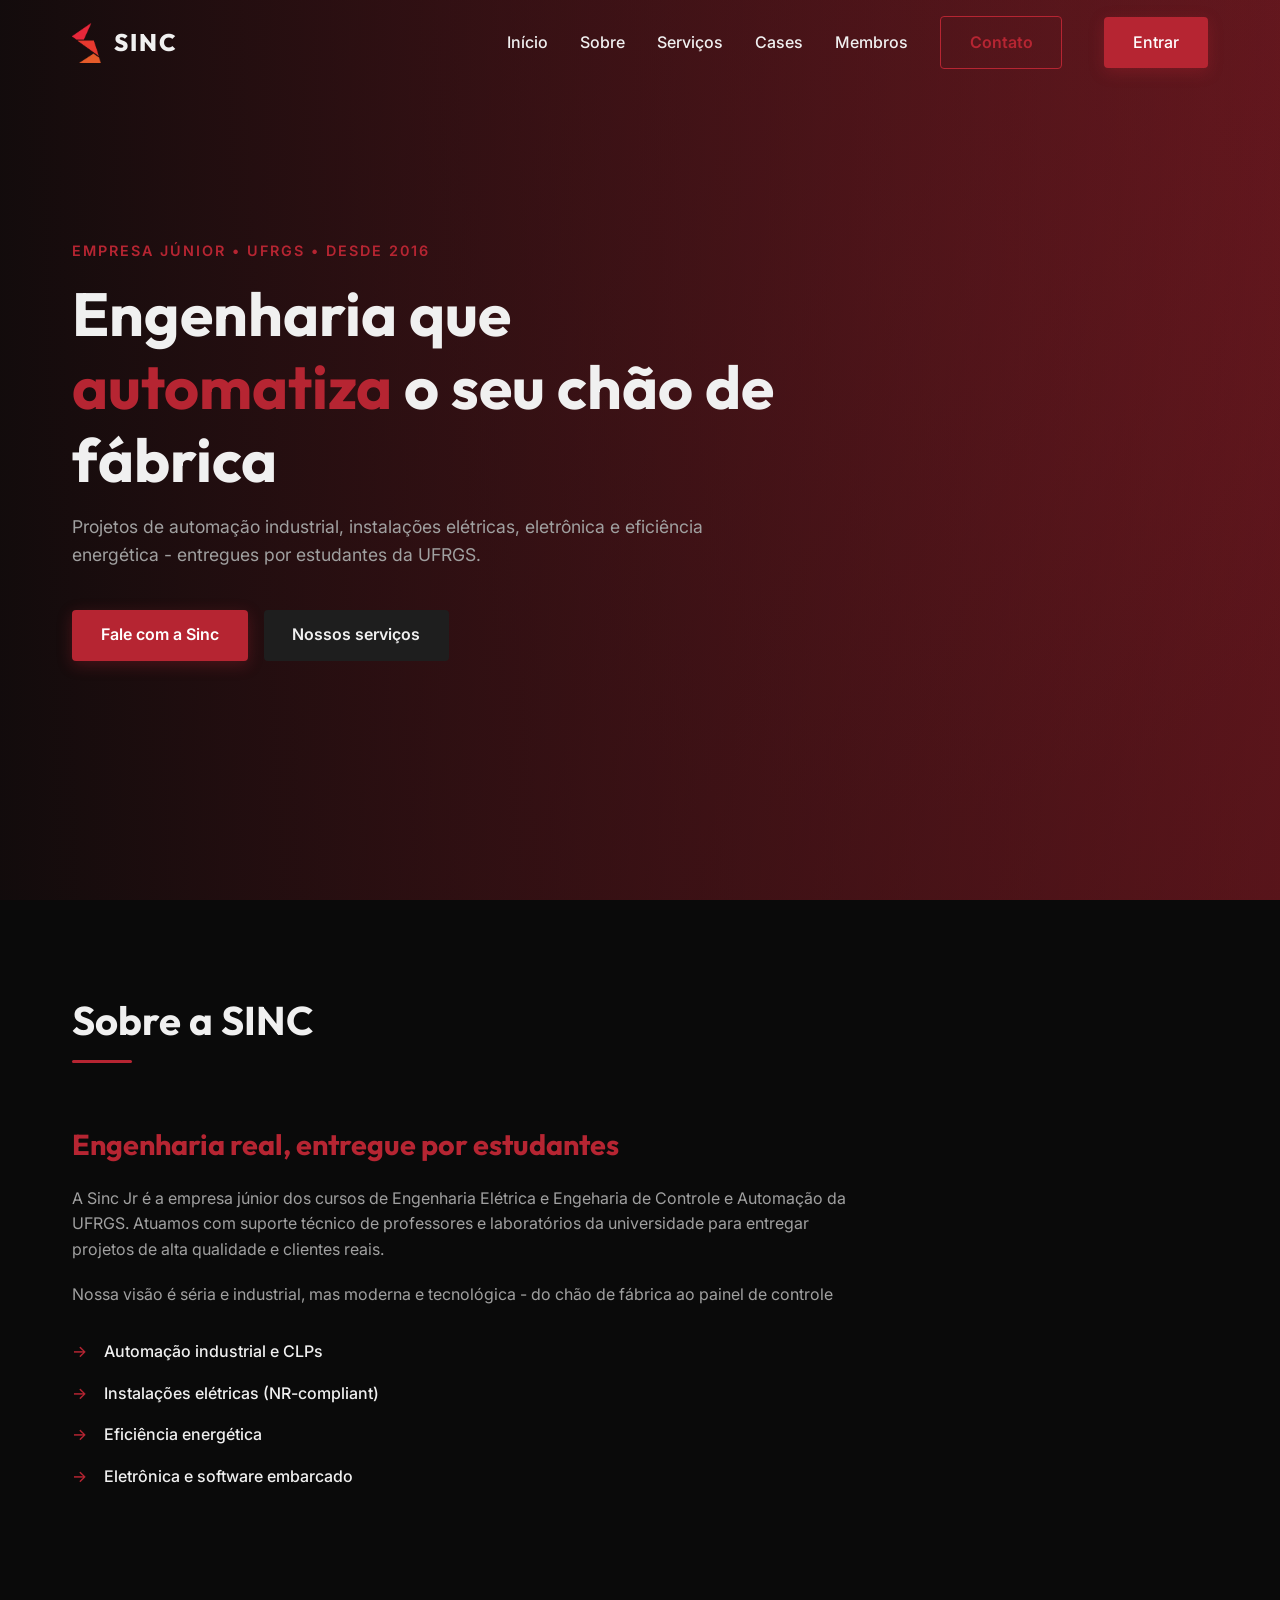
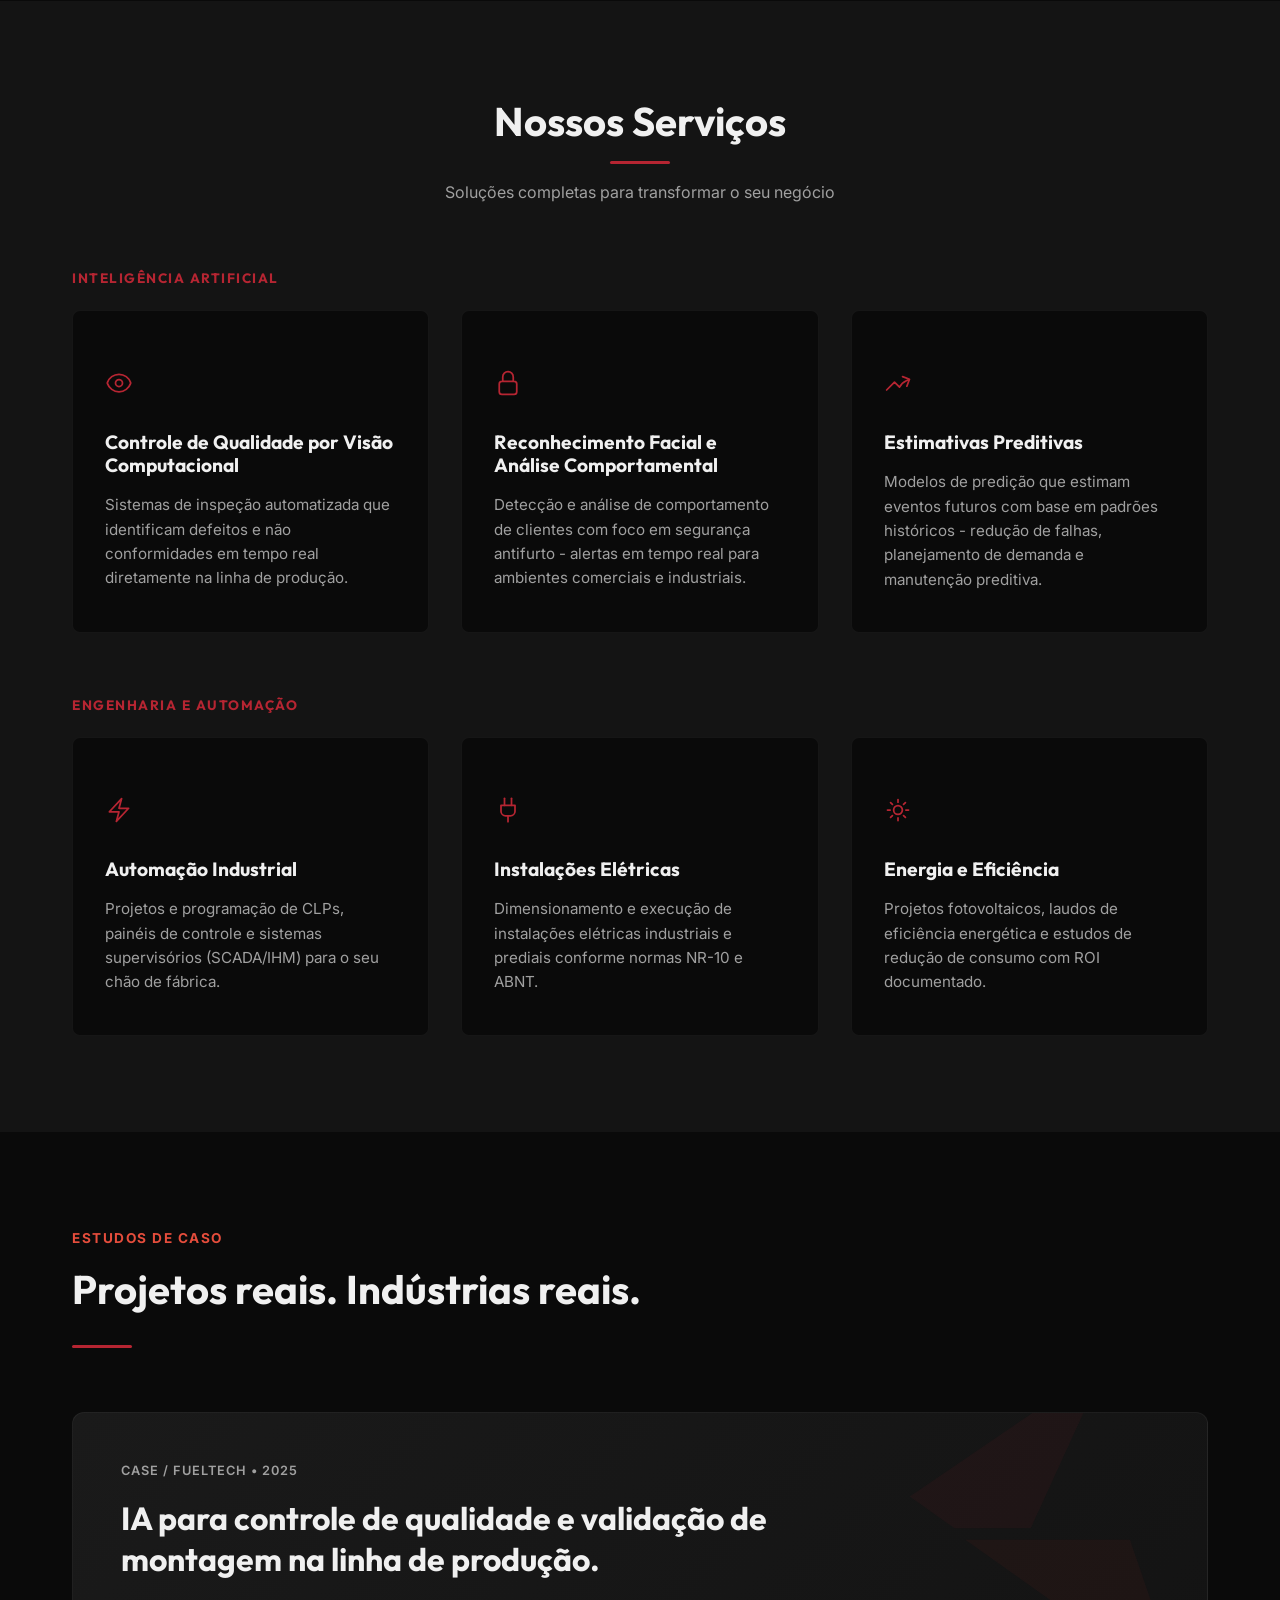
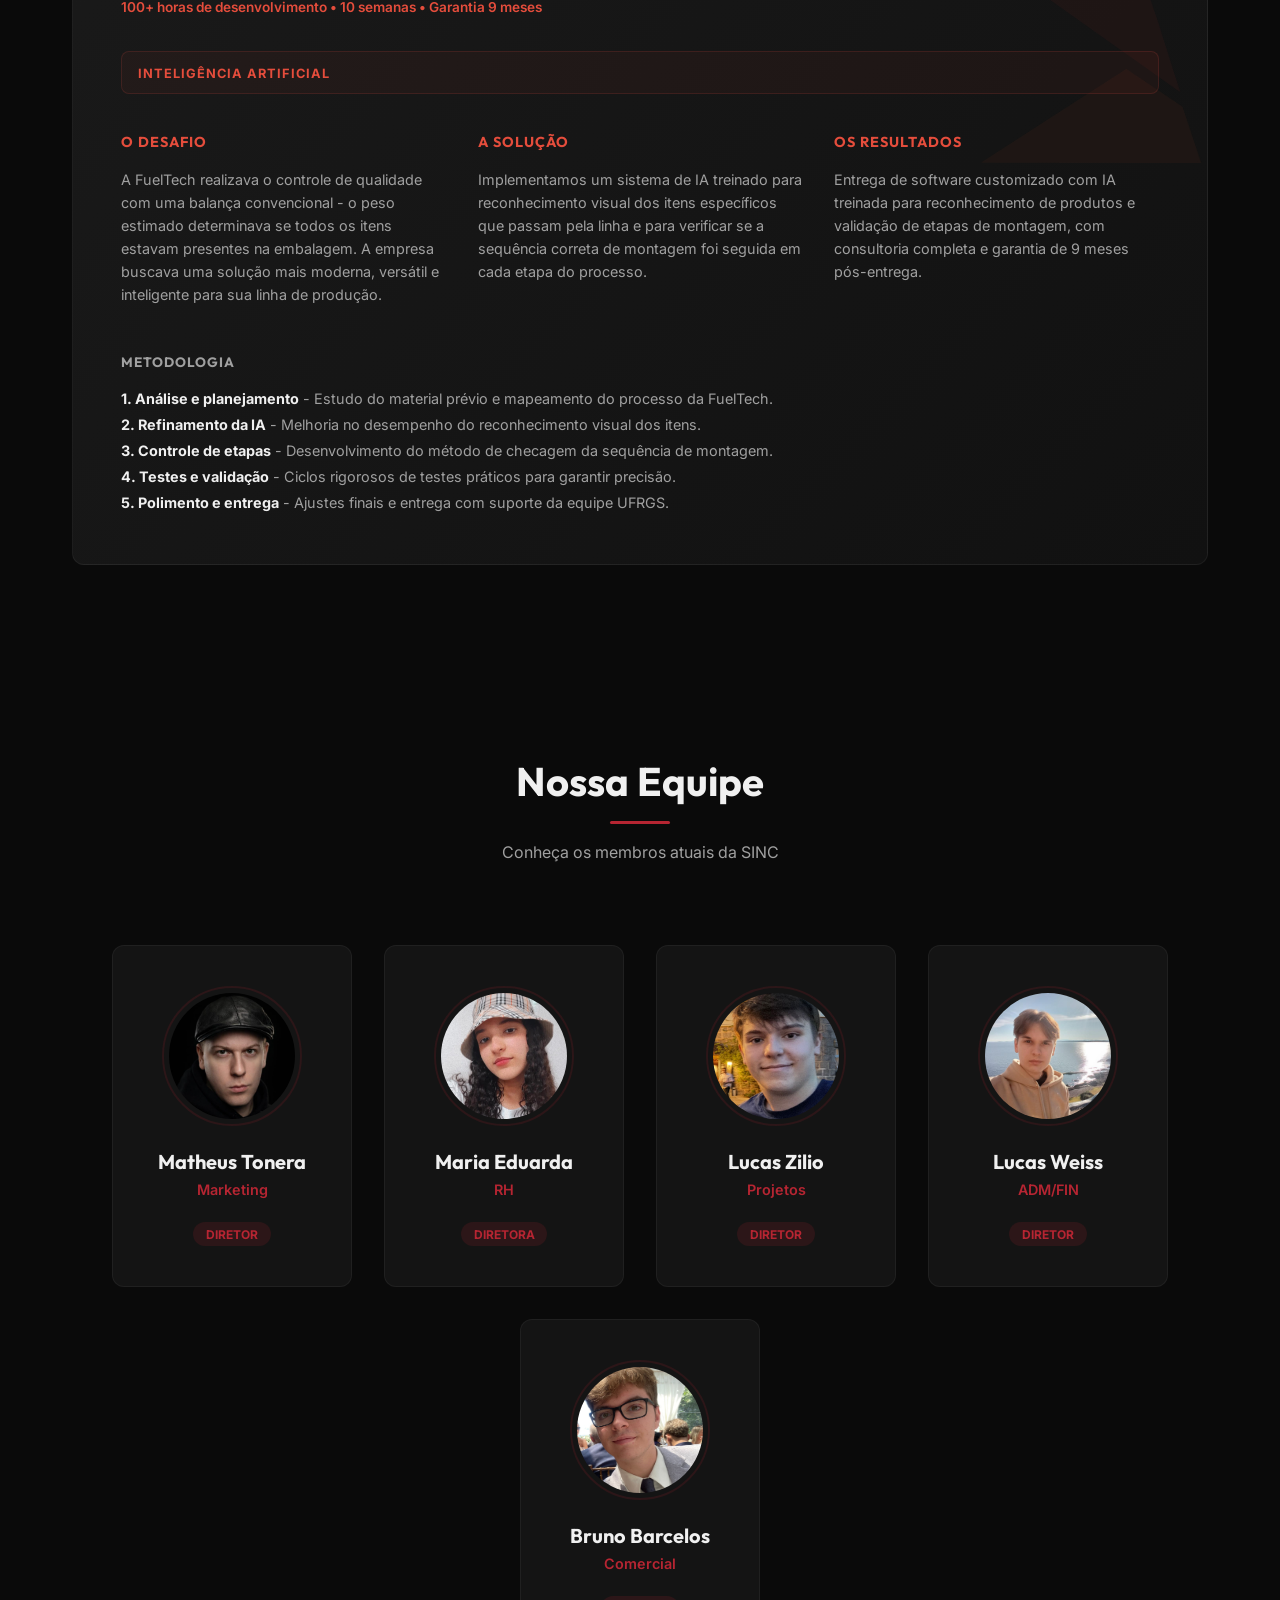
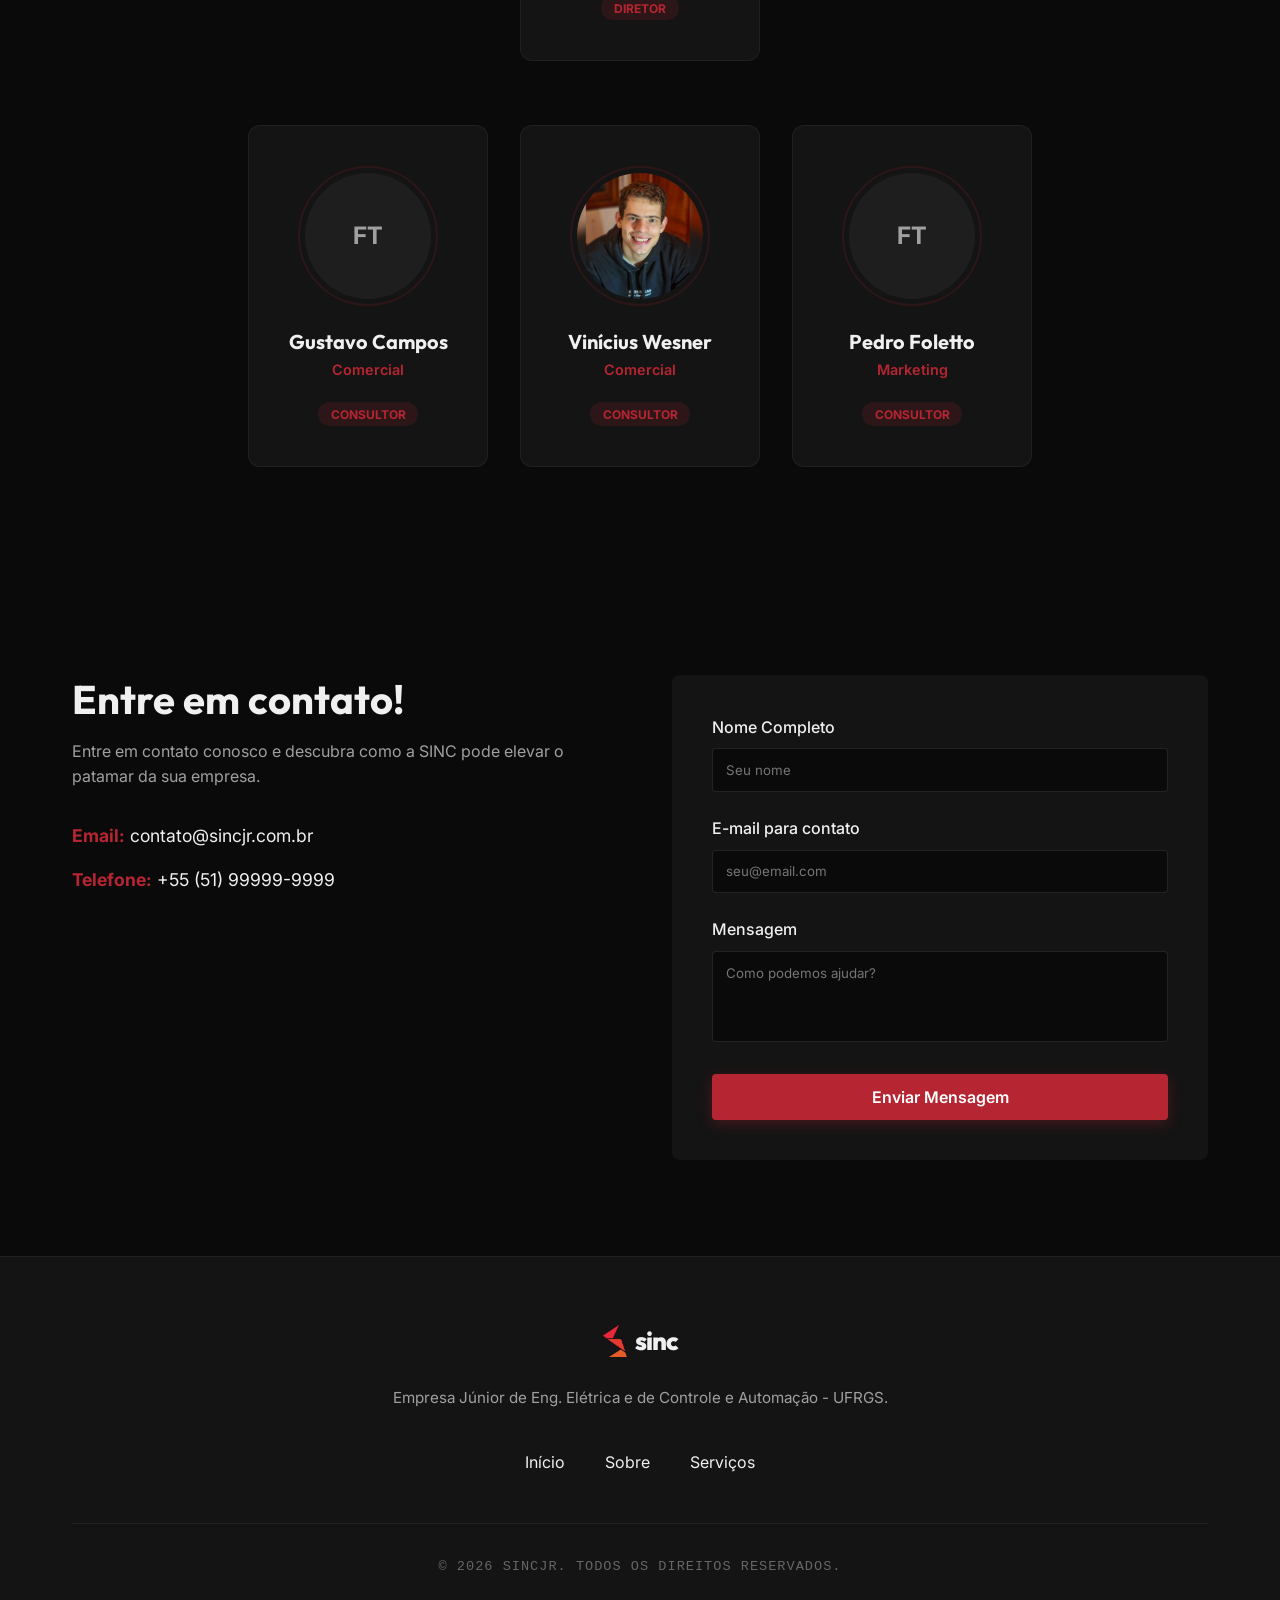
==== commit ecbe7bcd: "Index e style changes" ====
--- a/index.html
+++ b/index.html
@@ -9,7 +9,7 @@
     <!-- Define a codificação de caracteres como UTF-8, que suporta a maioria dos caracteres e símbolos -->
     <meta name="viewport" content="width=device-width, initial-scale=1.0">
     <!-- Configura a viewport para tornar o site responsivo (ajustável a diferentes tamanhos de tela) -->
-    <title>SincJr - Elétrica & Automação</title>
+    <title>SincJr - Empresa Júnior de Engenharia Elétrica e Engenharia de Controle e Automação</title>
     <!-- Define o título da página que aparece na aba do navegador -->
     <meta name="description"
         content="SINC: Inovação e Gestão Corporativa. Oferecemos soluções para o sucesso da sua empresa.">
@@ -54,7 +54,7 @@
                 <!-- Link para a seção Sobre -->
                 <a href="#services">Serviços</a>
                 <!-- Link para a seção Serviços -->
-                <a href="#cases">Casos</a>
+                <a href="#cases">Cases</a>
                 <!-- Link para a seção Casos -->
                 <a href="#members">Membros</a>
                 <!-- Link para a seção Membros -->
@@ -185,7 +185,7 @@
                             <h3 style="font-size: 1.2rem; margin-bottom: 1rem;">Reconhecimento Facial e Análise
                                 Comportamental</h3>
                             <p style="font-size: 0.95rem;">Detecção e análise de comportamento de clientes com foco em
-                                segurança antifurto — alertas em tempo real para ambientes comerciais e industriais.</p>
+                                segurança antifurto - alertas em tempo real para ambientes comerciais e industriais.</p>
                         </div>
                         <div class="service-card slide-up delay-2" style="text-align: left; padding: 2.5rem 2rem;">
                             <div class="service-icon" style="margin-bottom: 1rem;"><svg
@@ -197,7 +197,7 @@
                                 </svg></div>
                             <h3 style="font-size: 1.2rem; margin-bottom: 1rem;">Estimativas Preditivas</h3>
                             <p style="font-size: 0.95rem;">Modelos de predição que estimam eventos futuros com base em
-                                padrões históricos — redução de falhas, planejamento de demanda e manutenção preditiva.
+                                padrões históricos - redução de falhas, planejamento de demanda e manutenção preditiva.
                             </p>
                         </div>
                     </div>
@@ -253,8 +253,11 @@
 
         <section id="cases" class="cases-section section-padding">
             <div class="container">
-                <div class="section-title">
-                    <h2 style="text-align: left; margin-bottom: 2rem;">Projetos reais. Indústrias reais.</h2>
+                <div class="section-title" style="text-align: left;">
+                    <span
+                        style="color: #e54d3c; font-size: 0.85rem; font-weight: 700; text-transform: uppercase; letter-spacing: 1.5px; margin-bottom: 1rem; display: block;">Estudos
+                        de Caso</span>
+                    <h2 style="margin-bottom: 2rem; text-align: left;">Projetos reais. Indústrias reais.</h2>
                     <div class="divider" style="margin-left: 0;"></div>
                 </div>
 
@@ -289,7 +292,7 @@
                                     style="color: #e54d3c; font-size: 0.9rem; margin-bottom: 1rem; letter-spacing: 1px; text-transform: uppercase;">
                                     O Desafio</h4>
                                 <p style="color: var(--color-text-muted); font-size: 0.9rem; line-height: 1.6;">A
-                                    FuelTech realizava o controle de qualidade com uma balança convencional — o peso
+                                    FuelTech realizava o controle de qualidade com uma balança convencional - o peso
                                     estimado determinava se todos os itens estavam presentes na embalagem. A empresa
                                     buscava uma solução mais moderna, versátil e inteligente para sua linha de produção.
                                 </p>
@@ -320,15 +323,15 @@
                                 Metodologia</h4>
                             <ul
                                 style="list-style: none; padding: 0; margin: 0; color: var(--color-text-muted); font-size: 0.9rem; line-height: 1.8;">
-                                <li><strong style="color: var(--color-text);">1. Análise e planejamento</strong> —
+                                <li><strong style="color: var(--color-text);">1. Análise e planejamento</strong> -
                                     Estudo do material prévio e mapeamento do processo da FuelTech.</li>
-                                <li><strong style="color: var(--color-text);">2. Refinamento da IA</strong> — Melhoria
+                                <li><strong style="color: var(--color-text);">2. Refinamento da IA</strong> - Melhoria
                                     no desempenho do reconhecimento visual dos itens.</li>
-                                <li><strong style="color: var(--color-text);">3. Controle de etapas</strong> —
+                                <li><strong style="color: var(--color-text);">3. Controle de etapas</strong> -
                                     Desenvolvimento do método de checagem da sequência de montagem.</li>
-                                <li><strong style="color: var(--color-text);">4. Testes e validação</strong> — Ciclos
+                                <li><strong style="color: var(--color-text);">4. Testes e validação</strong> - Ciclos
                                     rigorosos de testes práticos para garantir precisão.</li>
-                                <li><strong style="color: var(--color-text);">5. Polimento e entrega</strong> — Ajustes
+                                <li><strong style="color: var(--color-text);">5. Polimento e entrega</strong> - Ajustes
                                     finais e entrega com suporte da equipe UFRGS.</li>
                             </ul>
                         </div>
@@ -561,7 +564,7 @@
                             style="text-transform: lowercase; font-size: 1.6rem; letter-spacing: -1px; margin: 0;">sinc</span>
                     </div>
                     <p style="color: #a0a0a0; font-size: 0.95rem;">Empresa Júnior de Eng. Elétrica e de Controle e
-                        Automação — UFRGS.</p>
+                        Automação - UFRGS.</p>
                 </div>
                 <div class="footer-links" style="display: flex; gap: 2.5rem; justify-content: center; width: 100%;">
                     <!-- Links rápidos de navegação repetidos no rodapé -->
--- a/style.css
+++ b/style.css
@@ -622,6 +622,10 @@
     transition: border-color var(--transition-fast);
 }
 
+.form-group textarea {
+    resize: none;
+}
+
 .form-group input:focus,
 .form-group textarea:focus {
     outline: none;
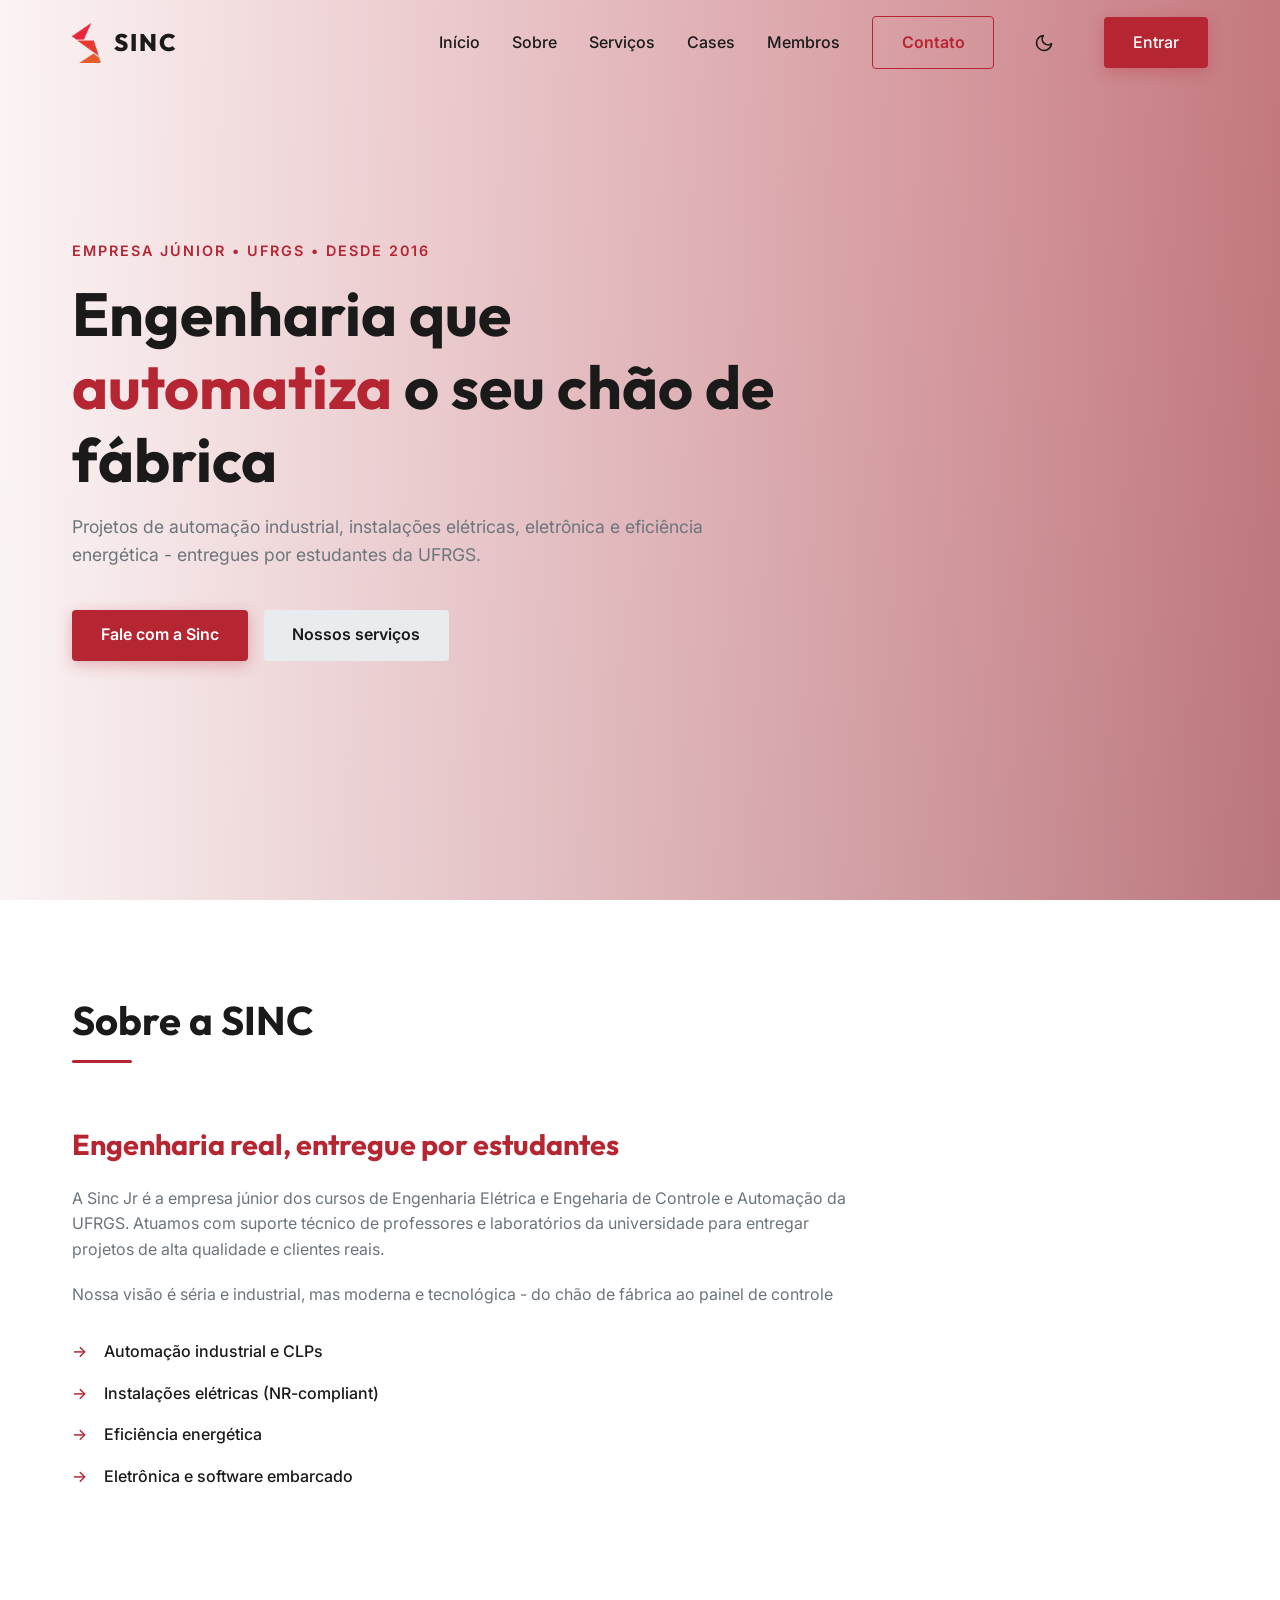
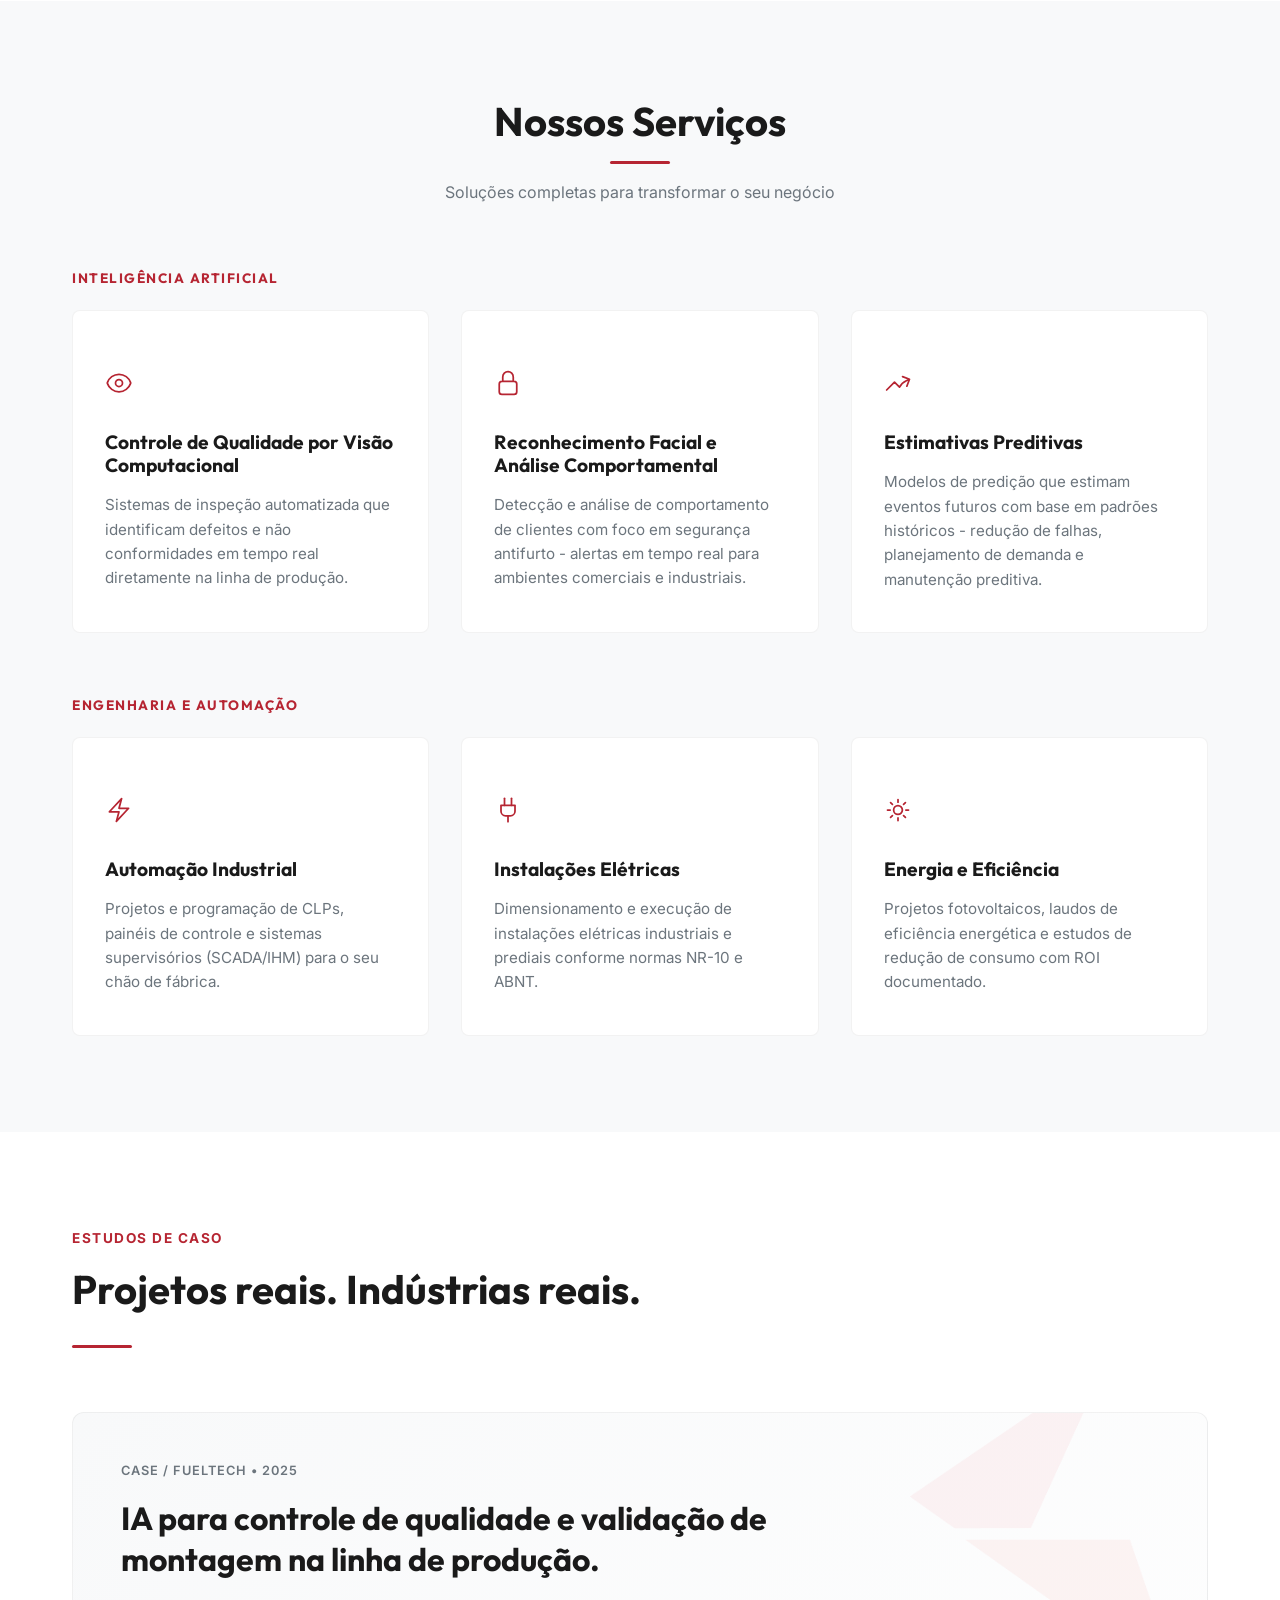
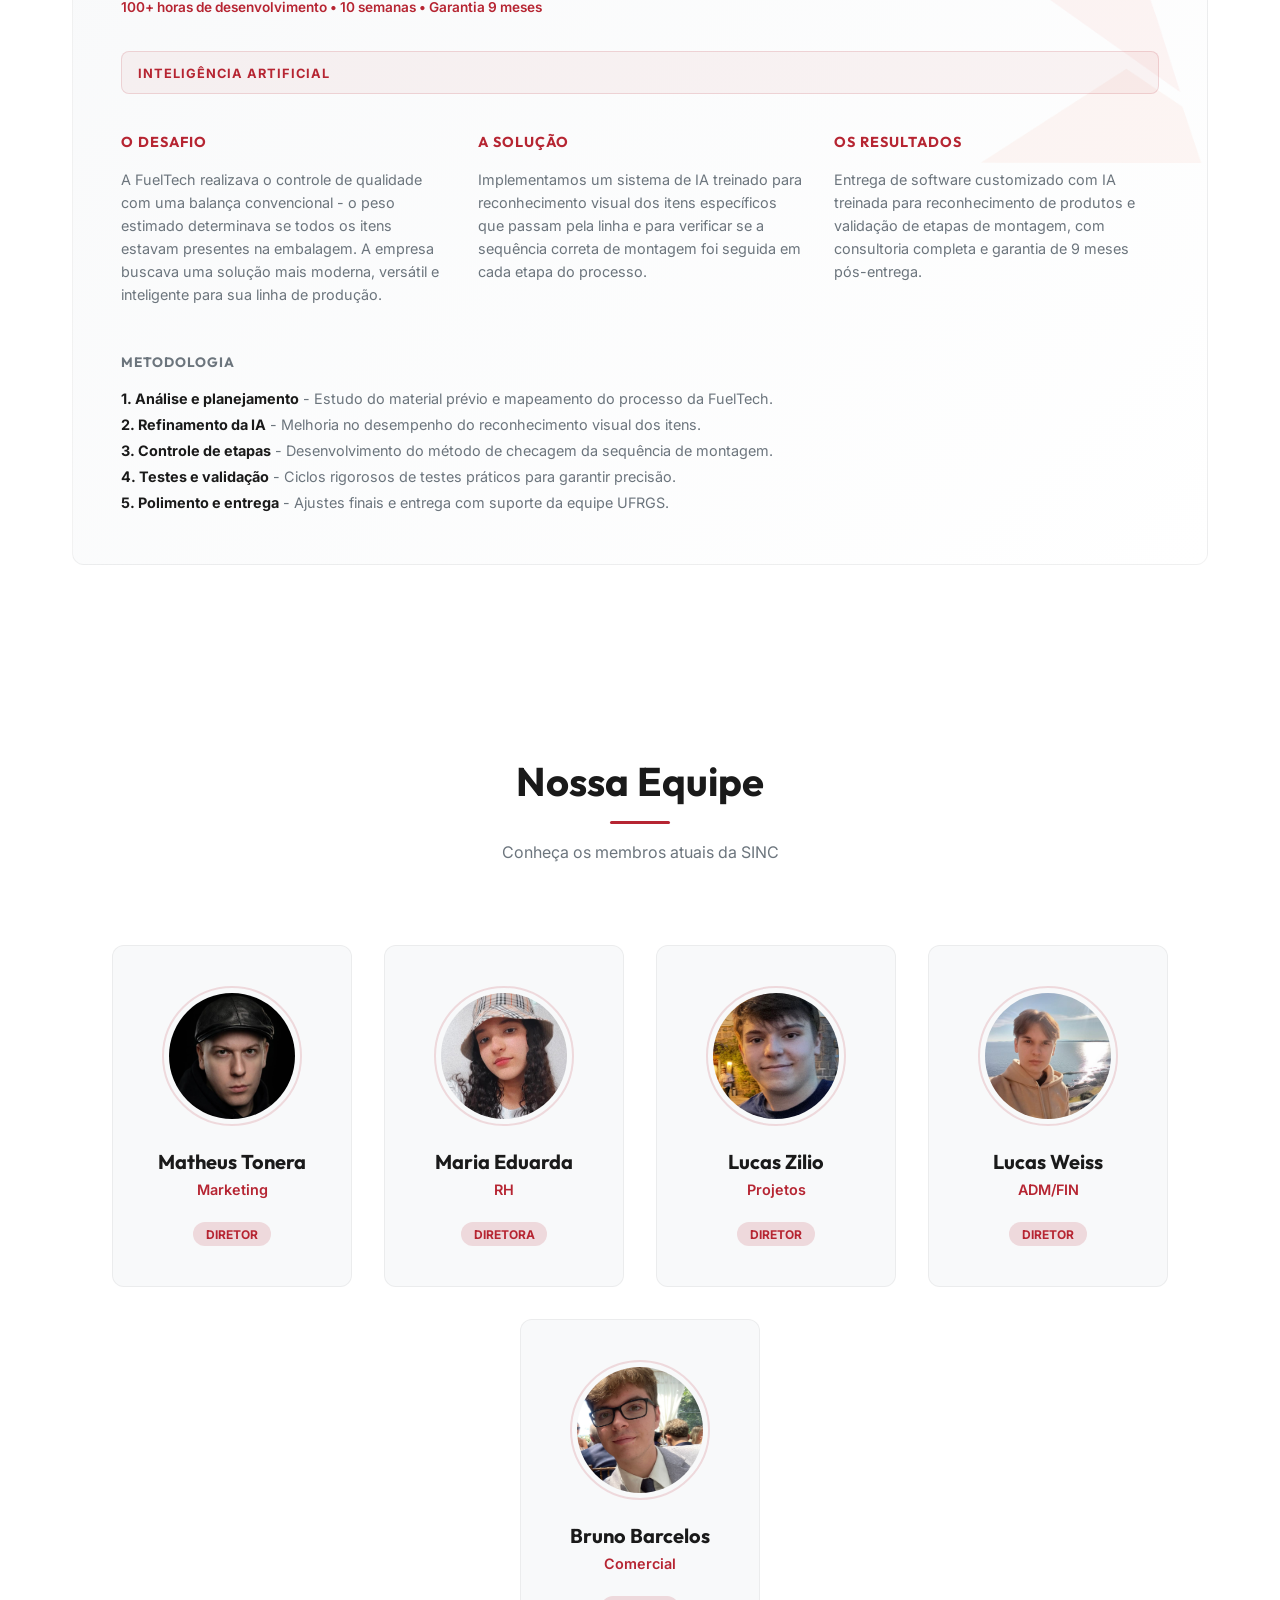
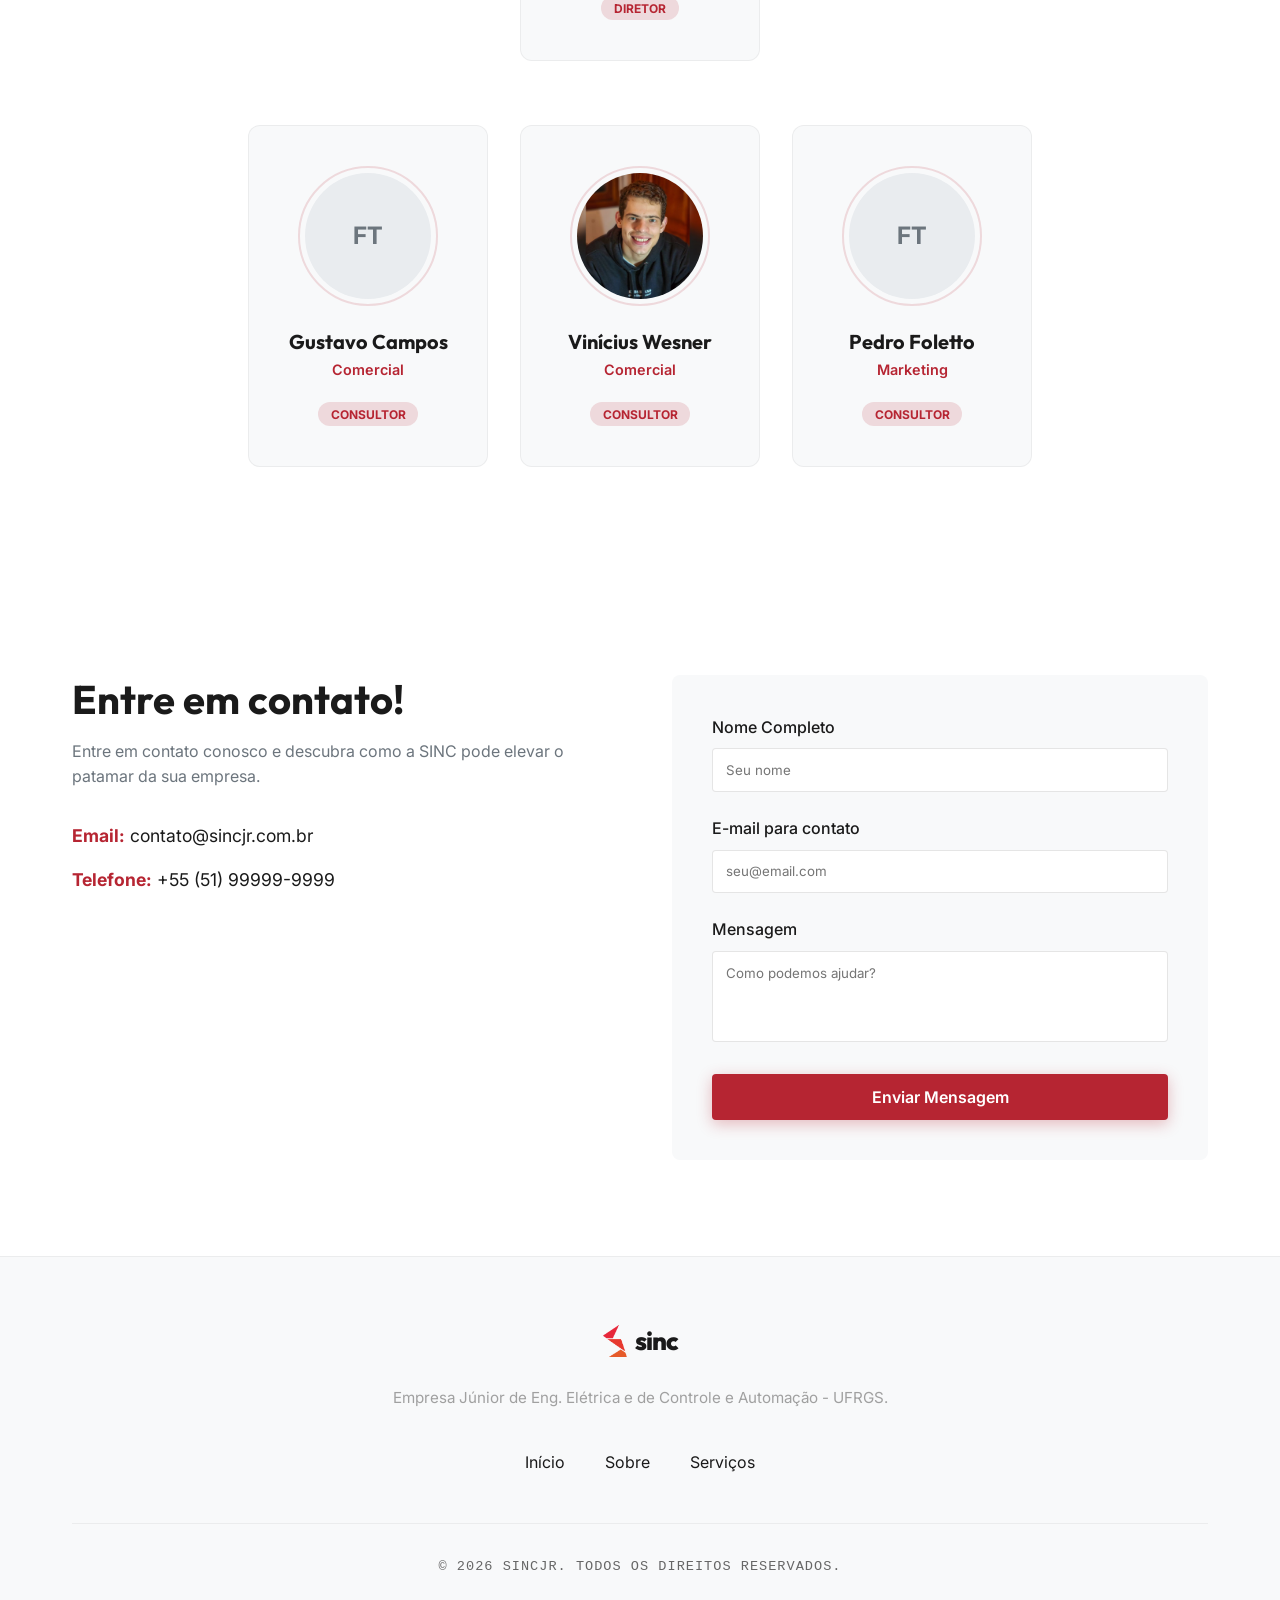
==== commit 81e41d36: "day & night mode" ====
--- a/index.html
+++ b/index.html
@@ -30,6 +30,11 @@
     <link rel="icon" type="image/png" sizes="32x32" href="assets/favicon-32x32.png">
     <link rel="icon" type="image/png" sizes="16x16" href="assets/favicon-16x16.png">
     <link rel="apple-touch-icon" sizes="180x180" href="assets/apple-touch-icon.png">
+    <script>
+        if (localStorage.getItem('theme') === 'dark') {
+            document.documentElement.setAttribute('data-theme', 'dark');
+        }
+    </script>
 </head>
 
 <body>
@@ -61,6 +66,11 @@
                 <a href="#contact" class="btn-primary-outline">Contato</a>
 
                 <!-- Link para a seção de Contato com estilo de botão delineado -->
+                                <button id="theme-toggle" class="theme-toggle-btn" aria-label="Alternar tema">
+                    <svg id="theme-icon" xmlns="http://www.w3.org/2000/svg" width="20" height="20" viewBox="0 0 24 24" fill="none" stroke="currentColor" stroke-width="2" stroke-linecap="round" stroke-linejoin="round">
+                        <path d="M21 12.79A9 9 0 1 1 11.21 3 7 7 0 0 0 21 12.79z"></path>
+                    </svg>
+                </button>
                 <a href="dashboard.html" class="btn-primary" style="margin-left: 10px;">Entrar</a>
                 <!-- Link para a nova página de Login/Dashboard -->
             </nav>
@@ -255,14 +265,14 @@
             <div class="container">
                 <div class="section-title" style="text-align: left;">
                     <span
-                        style="color: #e54d3c; font-size: 0.85rem; font-weight: 700; text-transform: uppercase; letter-spacing: 1.5px; margin-bottom: 1rem; display: block;">Estudos
+                        style="color: var(--color-primary); font-size: 0.85rem; font-weight: 700; text-transform: uppercase; letter-spacing: 1.5px; margin-bottom: 1rem; display: block;">Estudos
                         de Caso</span>
                     <h2 style="margin-bottom: 2rem; text-align: left;">Projetos reais. Indústrias reais.</h2>
                     <div class="divider" style="margin-left: 0;"></div>
                 </div>
 
                 <div class="case-card slide-up"
-                    style="background: linear-gradient(135deg, #1A1A1A 0%, #111111 100%); border-radius: 12px; border: 1px solid rgba(255,255,255,0.05); padding: 3rem; position: relative; overflow: hidden; margin-top: 3rem;">
+                    style="background: var(--case-card-bg); border-radius: 12px; border: 1px solid var(--card-border); padding: 3rem; position: relative; overflow: hidden; margin-top: 3rem;">
                     <!-- Logo decoration -->
                     <div
                         style="position: absolute; top: -50px; right: -50px; width: 400px; height: 400px; opacity: 0.05; pointer-events: none;">
@@ -275,13 +285,13 @@
                             CASE / FUELTECH &bull; 2025</p>
                         <h3 style="font-size: 2rem; margin-bottom: 1rem; max-width: 650px; line-height: 1.3;">IA para
                             controle de qualidade e validação de montagem na linha de produção.</h3>
-                        <p style="color: #e54d3c; font-size: 0.85rem; font-weight: 600; margin-bottom: 2rem;">100+ horas
+                        <p style="color: var(--color-primary); font-size: 0.85rem; font-weight: 600; margin-bottom: 2rem;">100+ horas
                             de desenvolvimento &bull; 10 semanas &bull; Garantia 9 meses</p>
 
                         <div
-                            style="background: rgba(229, 77, 60, 0.05); border: 1px solid rgba(229, 77, 60, 0.15); padding: 0.5rem 1rem; border-radius: 8px; display: inline-block; margin-bottom: 2.5rem; width: 100%;">
+                            style="background: rgba(var(--color-primary-rgb), 0.05); border: 1px solid rgba(var(--color-primary-rgb), 0.15); padding: 0.5rem 1rem; border-radius: 8px; display: inline-block; margin-bottom: 2.5rem; width: 100%;">
                             <span
-                                style="color: #e54d3c; font-size: 0.8rem; font-weight: 700; letter-spacing: 1px;">INTELIGÊNCIA
+                                style="color: var(--color-primary); font-size: 0.8rem; font-weight: 700; letter-spacing: 1px;">INTELIGÊNCIA
                                 ARTIFICIAL</span>
                         </div>
 
@@ -289,7 +299,7 @@
                             style="display: grid; grid-template-columns: repeat(auto-fit, minmax(250px, 1fr)); gap: 2rem; margin-bottom: 3rem;">
                             <div>
                                 <h4
-                                    style="color: #e54d3c; font-size: 0.9rem; margin-bottom: 1rem; letter-spacing: 1px; text-transform: uppercase;">
+                                    style="color: var(--color-primary); font-size: 0.9rem; margin-bottom: 1rem; letter-spacing: 1px; text-transform: uppercase;">
                                     O Desafio</h4>
                                 <p style="color: var(--color-text-muted); font-size: 0.9rem; line-height: 1.6;">A
                                     FuelTech realizava o controle de qualidade com uma balança convencional - o peso
@@ -299,7 +309,7 @@
                             </div>
                             <div>
                                 <h4
-                                    style="color: #e54d3c; font-size: 0.9rem; margin-bottom: 1rem; letter-spacing: 1px; text-transform: uppercase;">
+                                    style="color: var(--color-primary); font-size: 0.9rem; margin-bottom: 1rem; letter-spacing: 1px; text-transform: uppercase;">
                                     A Solução</h4>
                                 <p style="color: var(--color-text-muted); font-size: 0.9rem; line-height: 1.6;">
                                     Implementamos um sistema de IA treinado para reconhecimento visual dos itens
@@ -308,7 +318,7 @@
                             </div>
                             <div>
                                 <h4
-                                    style="color: #e54d3c; font-size: 0.9rem; margin-bottom: 1rem; letter-spacing: 1px; text-transform: uppercase;">
+                                    style="color: var(--color-primary); font-size: 0.9rem; margin-bottom: 1rem; letter-spacing: 1px; text-transform: uppercase;">
                                     Os Resultados</h4>
                                 <p style="color: var(--color-text-muted); font-size: 0.9rem; line-height: 1.6;">Entrega
                                     de software customizado com IA treinada para reconhecimento de produtos e validação
@@ -574,7 +584,7 @@
                 </div>
             </div>
             <div class="footer-bottom"
-                style="margin-top: 3rem; padding-top: 2rem; border-top: 1px solid rgba(255,255,255,0.05); text-align: center;">
+                style="margin-top: 3rem; padding-top: 2rem; border-top: 1px solid var(--footer-border); text-align: center;">
                 <!-- Seção mais inferior do rodapé, contendo direitos autorais -->
                 <p
                     style="font-family: monospace; font-size: 0.85rem; color: #666; letter-spacing: 1px; text-transform: uppercase;">
--- a/style.css
+++ b/style.css
@@ -1,22 +1,31 @@
 :root {
-    /* Color Palette */
-    --color-bg: #0A0A0A;
-    --color-surface: #141414;
-    --color-surface-light: #1E1E1E;
+    /* Day Mode (Default) */
+    --color-bg: #FFFFFF;
+    --color-surface: #F8F9FA;
+    --color-surface-light: #E9ECEF;
 
     --color-primary: #b62532;
-    /* Brand Red */
     --color-primary-hover: #8c1b25;
-    --color-primary-light: rgba(182, 37, 50, 0.15);
+    --color-primary-rgb: 182, 37, 50;
+    --color-primary-light: rgba(var(--color-primary-rgb), 0.15);
 
     --color-gradient-1: #b62532;
     --color-gradient-2: #8c1b25;
     --gradient-brand: linear-gradient(135deg, var(--color-gradient-1), var(--color-gradient-2));
 
-
-    --color-text: #F0F0F0;
-    --color-text-muted: #A0A0A0;
-
+    --color-text: #1A1A1A;
+    --color-text-muted: #6C757D;
+
+    --nav-bg: rgba(255, 255, 255, 0.85);
+    --nav-border: rgba(0, 0, 0, 0.05);
+    --hero-overlay: linear-gradient(to right, rgba(255, 255, 255, 0.95) 0%, rgba(255, 255, 255, 0.4) 100%), radial-gradient(circle at 70% 30%, rgba(var(--color-primary-rgb), 0.1) 0%, transparent 50%);
+    --glass-bg: rgba(255, 255, 255, 0.5);
+    --glass-border: rgba(0, 0, 0, 0.1);
+    --card-border: rgba(0, 0, 0, 0.05);
+    --input-border: rgba(0, 0, 0, 0.1);
+    --footer-border: rgba(0, 0, 0, 0.05);
+    --case-card-bg: linear-gradient(135deg, #F8F9FA 0%, #FFFFFF 100%);
+    
     /* Typography */
     --font-heading: 'Outfit', sans-serif;
     --font-body: 'Inter', sans-serif;
@@ -25,6 +34,35 @@
     --transition-fast: 0.2s ease;
     --transition-normal: 0.3s ease;
     --transition-slow: 0.5s ease;
+}
+
+[data-theme="dark"] {
+    /* Night Mode (Option) */
+    --color-bg: #0A0A0A;
+    --color-surface: #141414;
+    --color-surface-light: #1E1E1E;
+
+    --color-primary: #e65b2a;
+    --color-primary-hover: #cc4d20;
+    --color-primary-rgb: 230, 91, 42;
+    --color-primary-light: rgba(var(--color-primary-rgb), 0.15);
+
+    --color-gradient-1: #e65b2a;
+    --color-gradient-2: #cc4d20;
+    --gradient-brand: linear-gradient(135deg, var(--color-gradient-1), var(--color-gradient-2));
+
+    --color-text: #F0F0F0;
+    --color-text-muted: #A0A0A0;
+
+    --nav-bg: rgba(10, 10, 10, 0.85);
+    --nav-border: rgba(255, 255, 255, 0.05);
+    --hero-overlay: linear-gradient(to right, rgba(10, 10, 10, 0.95) 0%, rgba(10, 10, 10, 0.4) 100%), radial-gradient(circle at 70% 30%, rgba(var(--color-primary-rgb), 0.3) 0%, transparent 50%);
+    --glass-bg: rgba(30, 30, 30, 0.5);
+    --glass-border: rgba(255, 255, 255, 0.1);
+    --card-border: rgba(255, 255, 255, 0.05);
+    --input-border: rgba(255, 255, 255, 0.1);
+    --footer-border: rgba(255, 255, 255, 0.05);
+    --case-card-bg: linear-gradient(135deg, #1A1A1A 0%, #111111 100%);
 }
 
 * {
@@ -103,12 +141,12 @@
 .btn-primary {
     background-color: var(--color-primary);
     color: #fff;
-    box-shadow: 0 4px 15px rgba(182, 37, 50, 0.3);
+    box-shadow: 0 4px 15px rgba(var(--color-primary-rgb), 0.3);
 }
 
 .btn-primary:hover {
     background-color: var(--color-primary-hover);
-    box-shadow: 0 6px 20px rgba(182, 37, 50, 0.5);
+    box-shadow: 0 6px 20px rgba(var(--color-primary-rgb), 0.5);
     transform: translateY(-2px);
 }
 
@@ -144,10 +182,10 @@
 }
 
 .navbar.scrolled {
-    background: rgba(10, 10, 10, 0.85);
+    background: var(--nav-bg);
     backdrop-filter: blur(10px);
     -webkit-backdrop-filter: blur(10px);
-    border-bottom: 1px solid rgba(255, 255, 255, 0.05);
+    border-bottom: 1px solid var(--nav-border);
     padding: 0.8rem 0;
 }
 
@@ -233,8 +271,7 @@
 .hero-overlay {
     position: absolute;
     inset: 0;
-    background: linear-gradient(to right, rgba(10, 10, 10, 0.95) 0%, rgba(10, 10, 10, 0.4) 100%),
-        radial-gradient(circle at 70% 30%, rgba(182, 37, 50, 0.3) 0%, transparent 50%);
+    background: var(--hero-overlay);
     z-index: 1;
 }
 
@@ -329,9 +366,9 @@
 }
 
 .glass-card {
-    background: rgba(30, 30, 30, 0.5);
+    background: var(--glass-bg);
     backdrop-filter: blur(12px);
-    border: 1px solid rgba(255, 255, 255, 0.1);
+    border: 1px solid var(--glass-border);
     border-radius: 12px;
     padding: 2rem;
     box-shadow: 0 10px 30px rgba(0, 0, 0, 0.5);
@@ -421,7 +458,7 @@
     background-color: var(--color-bg);
     padding: 3rem 2rem;
     border-radius: 8px;
-    border: 1px solid rgba(255, 255, 255, 0.05);
+    border: 1px solid var(--card-border);
     transition: all var(--transition-normal);
     position: relative;
     overflow: hidden;
@@ -443,7 +480,7 @@
 .service-card:hover {
     transform: translateY(-10px);
     box-shadow: 0 10px 30px rgba(0, 0, 0, 0.3);
-    border-color: rgba(182, 37, 50, 0.3);
+    border-color: rgba(var(--color-primary-rgb), 0.3);
 }
 
 .service-card:hover::before {
@@ -481,7 +518,7 @@
     flex: 0 1 240px;
     width: 100%;
     background: var(--color-surface);
-    border: 1px solid rgba(255, 255, 255, 0.05);
+    border: 1px solid var(--card-border);
     border-radius: 12px;
     padding: 2.5rem 2rem;
     text-align: center;
@@ -490,7 +527,7 @@
 
 .member-card:hover {
     transform: translateY(-10px);
-    border-color: rgba(182, 37, 50, 0.3);
+    border-color: rgba(var(--color-primary-rgb), 0.3);
     box-shadow: 0 10px 30px rgba(0, 0, 0, 0.3);
 }
 
@@ -615,7 +652,7 @@
     width: 100%;
     padding: 0.8rem;
     background-color: var(--color-bg);
-    border: 1px solid rgba(255, 255, 255, 0.1);
+    border: 1px solid var(--glass-border);
     border-radius: 4px;
     color: var(--color-text);
     font-family: var(--font-body);
@@ -636,7 +673,7 @@
 footer {
     background-color: var(--color-surface);
     padding: 4rem 0 2rem;
-    border-top: 1px solid rgba(255, 255, 255, 0.05);
+    border-top: 1px solid var(--footer-border);
 }
 
 .footer-content {
@@ -665,7 +702,7 @@
 .footer-bottom {
     text-align: center;
     padding-top: 2rem;
-    border-top: 1px solid rgba(255, 255, 255, 0.05);
+    border-top: 1px solid var(--footer-border);
     color: var(--color-text-muted);
     font-size: 0.9rem;
 }
@@ -765,4 +802,22 @@
         flex-direction: column;
         text-align: center;
     }
-}+}
+.theme-toggle-btn {
+    background: transparent;
+    border: none;
+    color: var(--color-text);
+    cursor: pointer;
+    display: flex;
+    align-items: center;
+    justify-content: center;
+    padding: 0.5rem;
+    border-radius: 50%;
+    transition: all var(--transition-fast);
+    margin-left: auto;
+}
+
+.theme-toggle-btn:hover {
+    background: var(--color-surface-light);
+    color: var(--color-primary);
+}
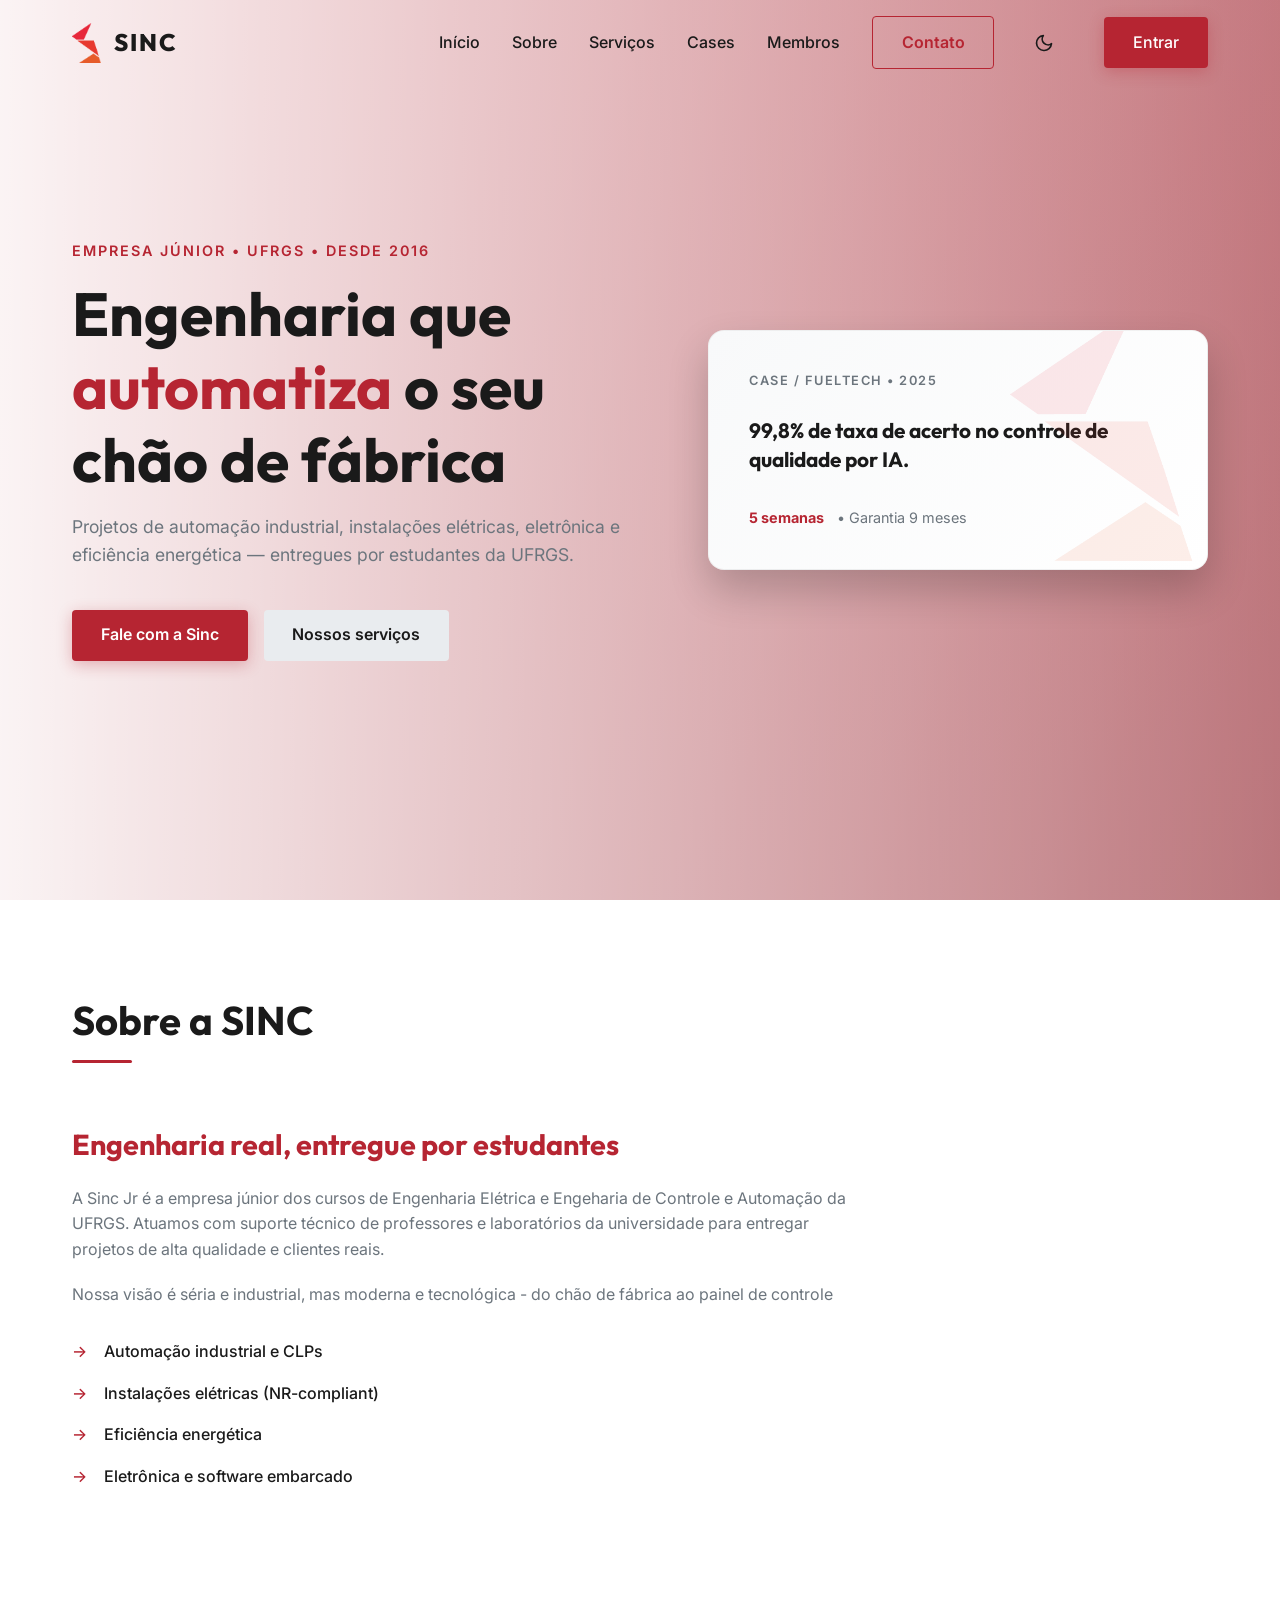
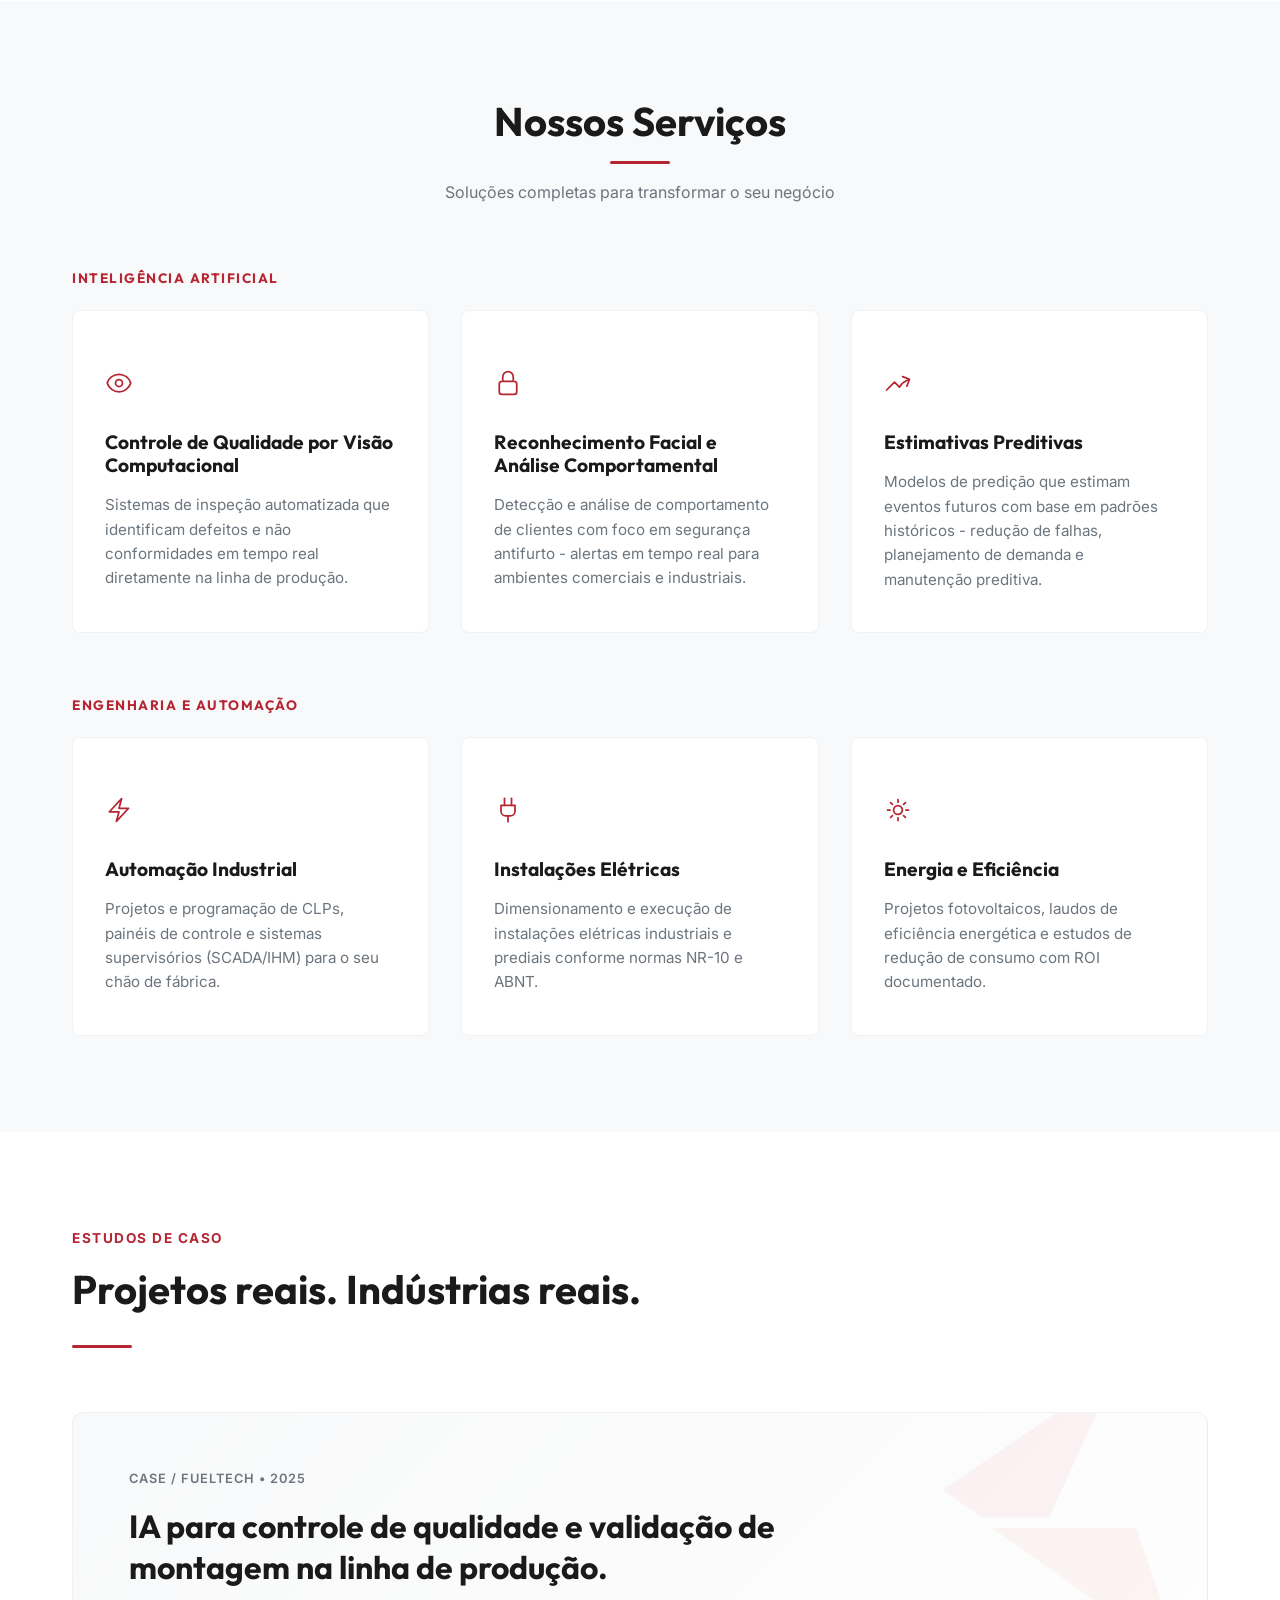
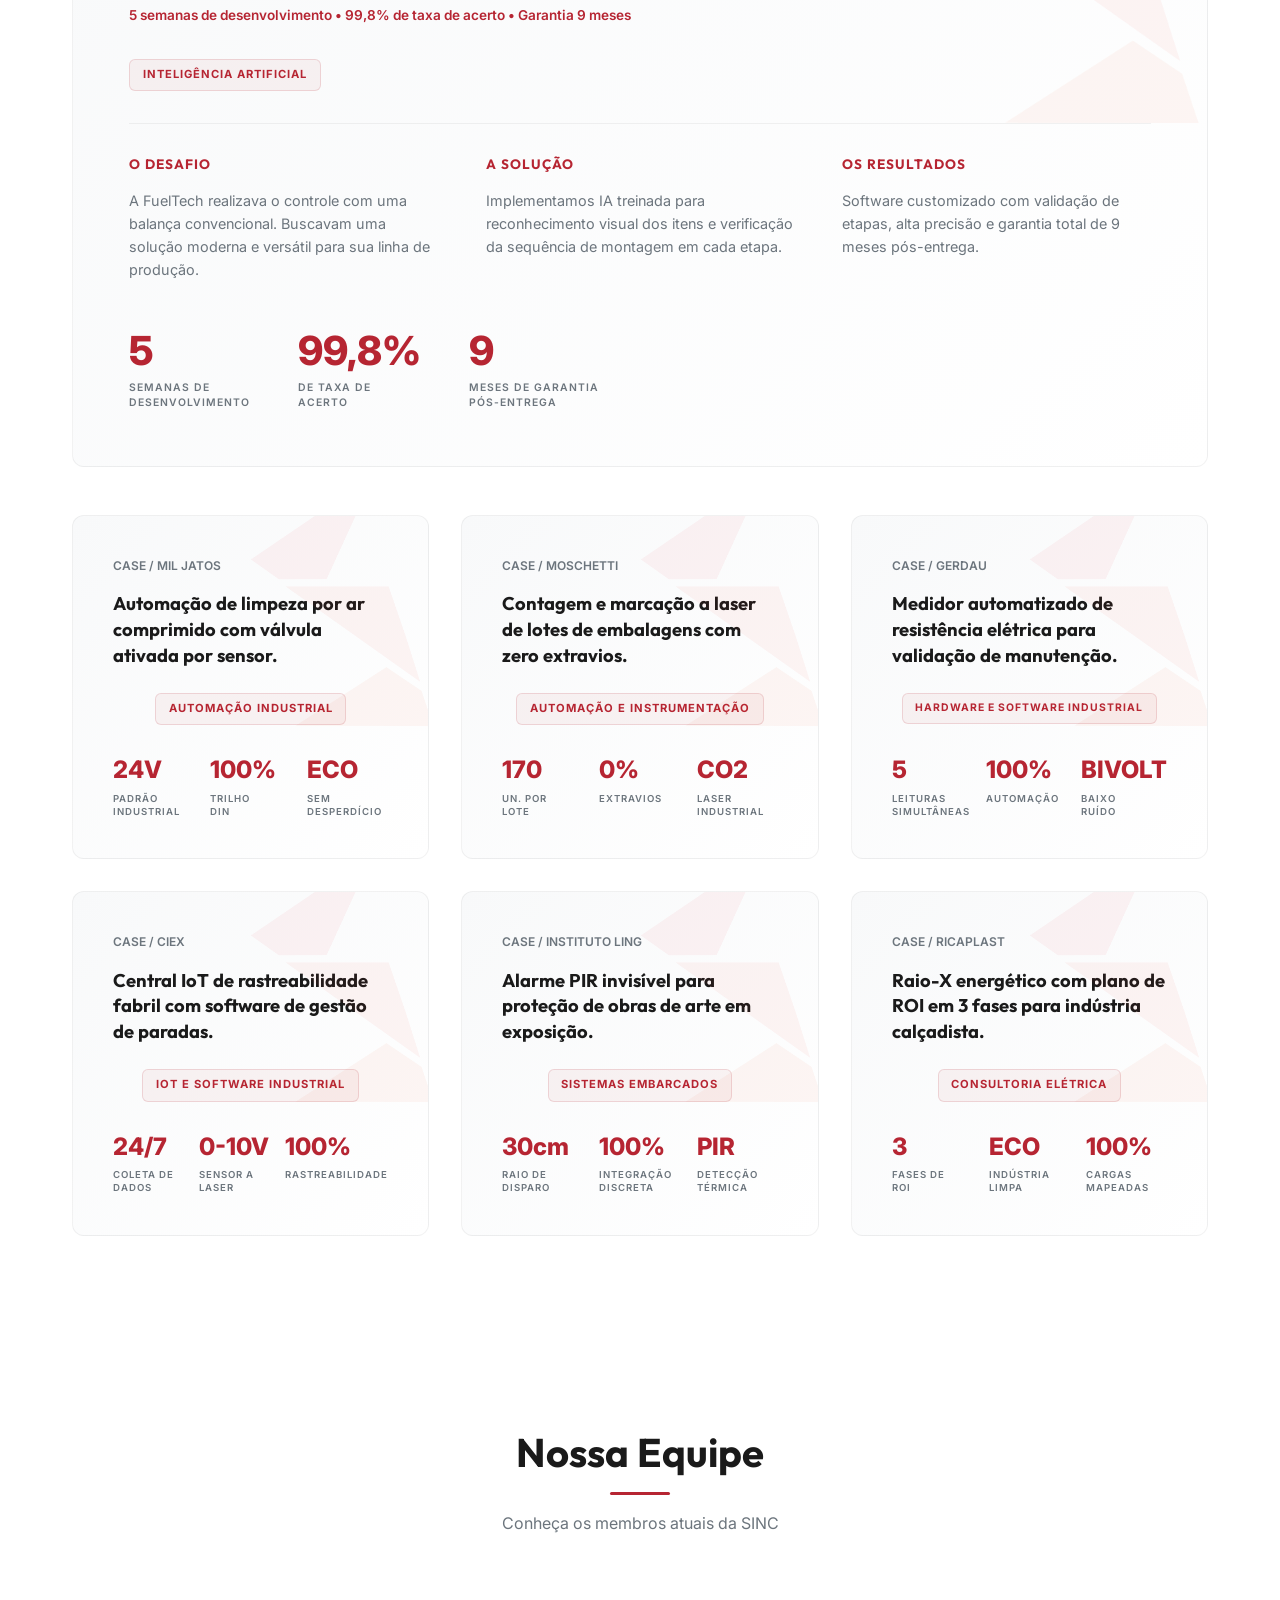
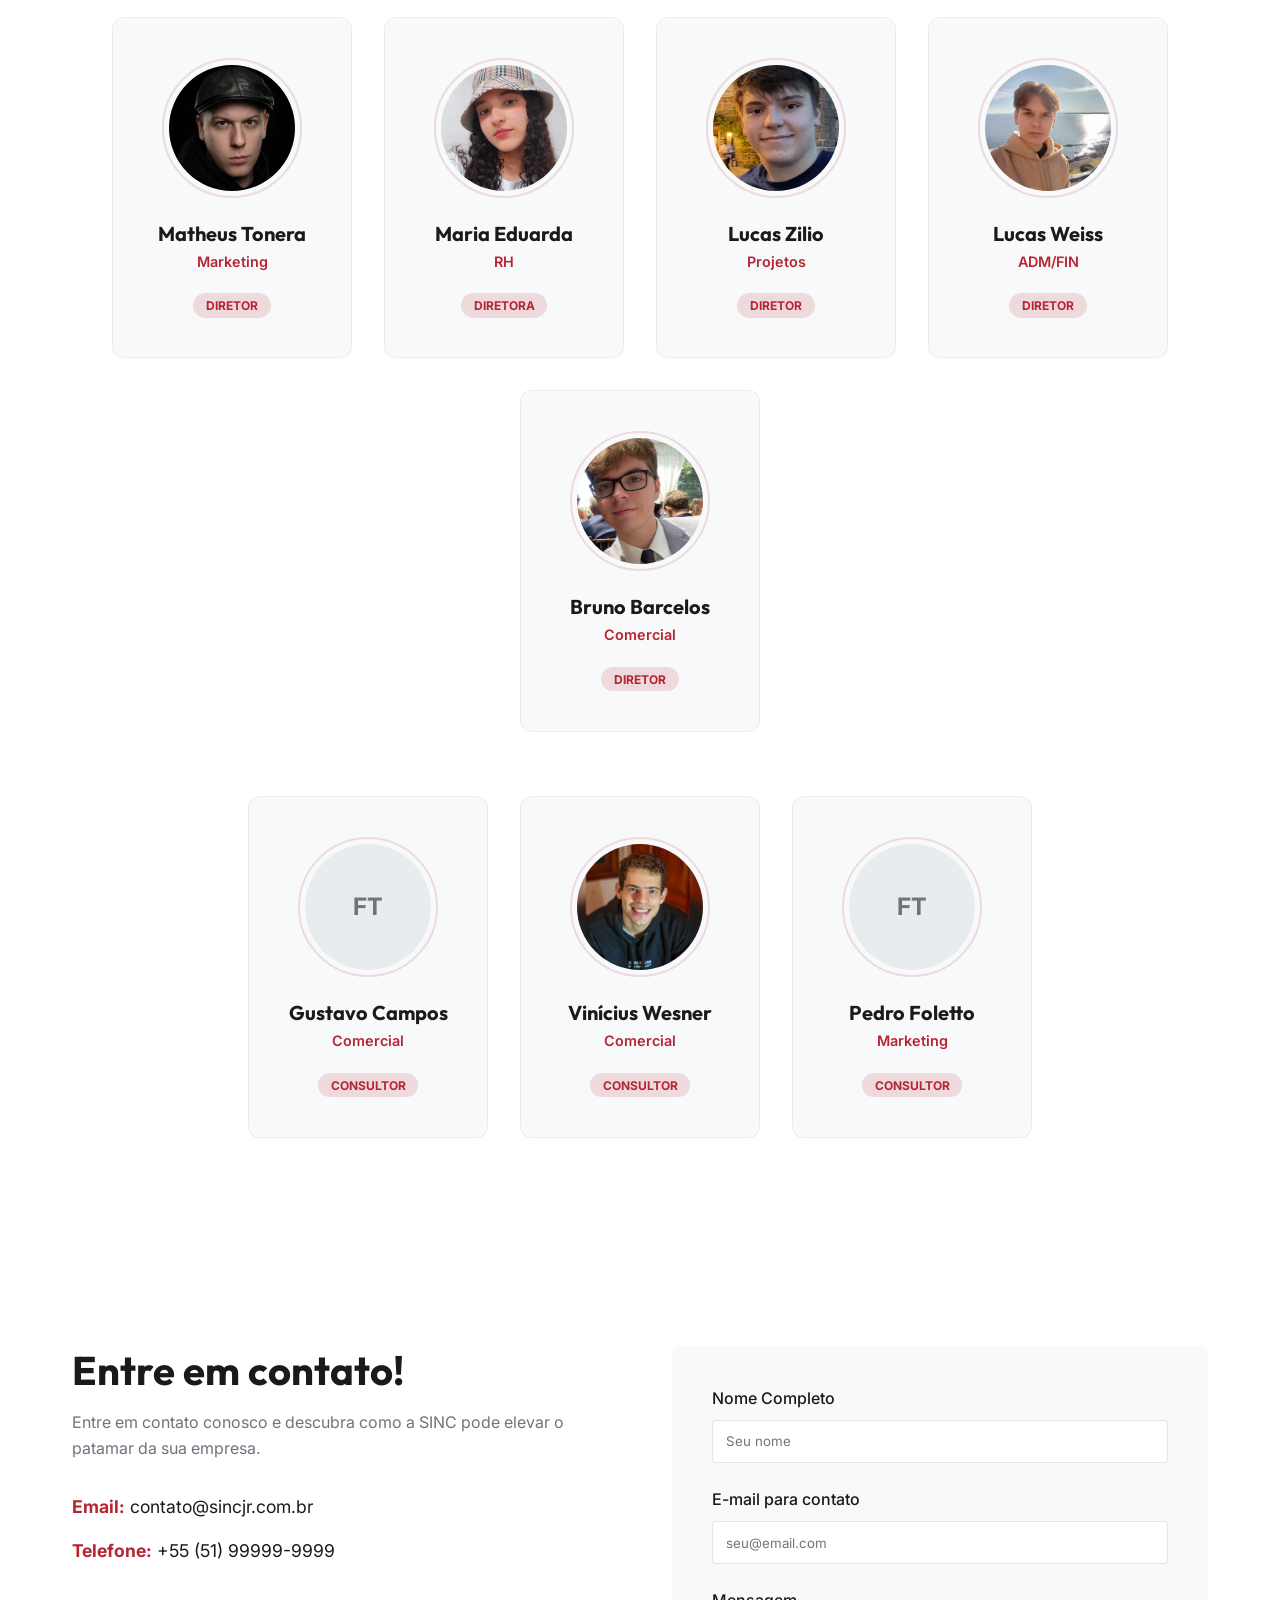
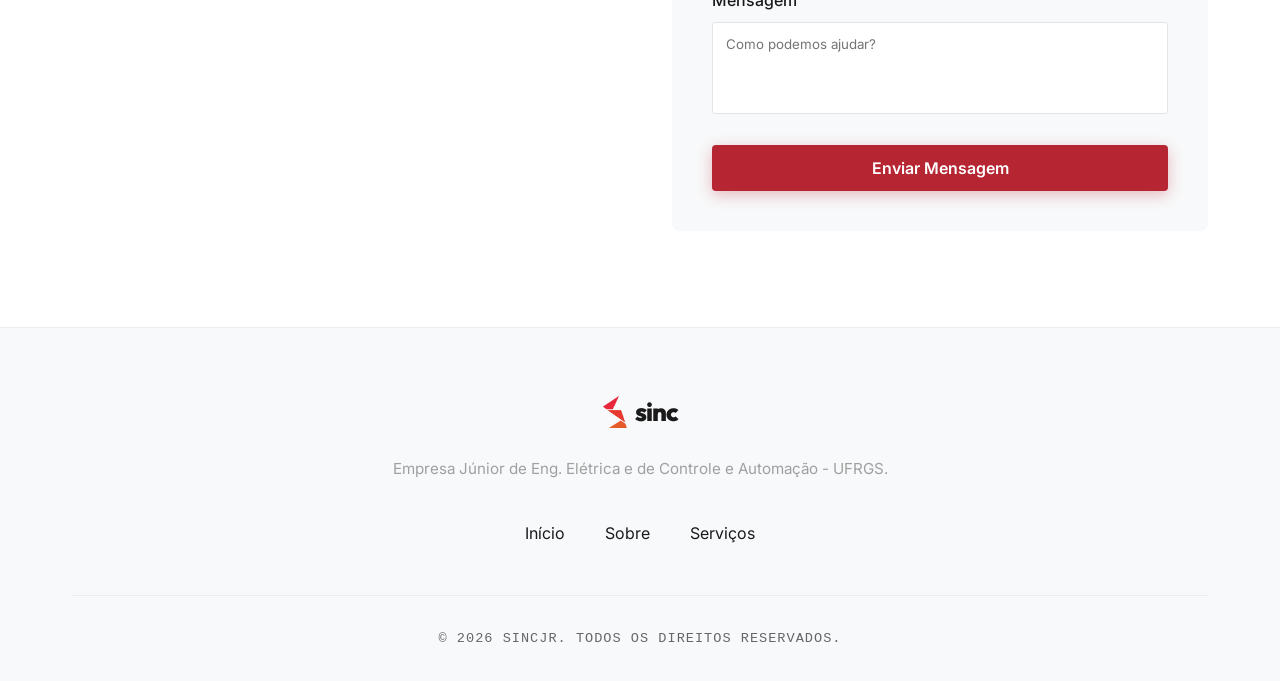
==== commit d57c2662: "Projetos/card/fix day/night mode" ====
--- a/index.html
+++ b/index.html
@@ -91,26 +91,40 @@
             <!-- Seção "Hero" (destaque principal no topo da página) -->
             <div class="hero-overlay"></div>
             <!-- Camada de sobreposição (geralmente escura) para melhorar a leitura do texto sobre a imagem de fundo -->
-            <div class="hero-content">
+            <div class="hero-container">
                 <!-- Container para o conteúdo textual do destaque -->
-                <p class="fade-in"
-                    style="color: var(--color-primary); font-weight: 600; letter-spacing: 2px; font-size: 0.9rem; margin-bottom: 1rem;">
-                    EMPRESA JÚNIOR &bull; UFRGS &bull; DESDE 2016</p>
-                <h1 class="fade-in" style="font-size: clamp(2.5rem, 5vw, 3.8rem); line-height: 1.2;">Engenharia que
-                    <span style="color: var(--color-primary);">automatiza</span> o seu chão de fábrica
-                </h1>
-                <!-- Título principal da página com animação de fade in -->
-                <p class="fade-in delay-1" style="font-size: 1.1rem; max-width: 700px;">Projetos de automação
-                    industrial, instalações elétricas, eletrônica e eficiência energética - entregues por estudantes da
-                    UFRGS.</p>
-                <!-- Subtítulo ou descrição com pequeno atraso na animação -->
-                <div class="hero-buttons fade-in delay-2">
-                    <!-- Container para os botões de ação na área hero -->
-                    <a href="#contact" class="btn-primary">Fale com a Sinc</a>
-                    <!-- Botão de ação principal redirecionando para a seção de Contato -->
-                    <a href="#services" class="btn-secondary">Nossos serviços</a>
-                    <!-- Botão secundário redirecionando para a seção Serviços -->
-                </div>
+                <div class="hero-content">
+                    <p class="fade-in"
+                        style="color: var(--color-primary); font-weight: 600; letter-spacing: 2px; font-size: 0.9rem; margin-bottom: 1rem;">
+                        EMPRESA JÚNIOR &bull; UFRGS &bull; DESDE 2016</p>
+                    <h1 class="fade-in" style="font-size: clamp(2.5rem, 5vw, 3.8rem); line-height: 1.2;">Engenharia que
+                        <span style="color: var(--color-primary);">automatiza</span> o seu chão de fábrica
+                    </h1>
+                    <!-- Título principal da página com animação de fade in -->
+                    <p class="fade-in delay-1" style="font-size: 1.1rem; max-width: 700px;">Projetos de automação
+                        industrial, instalações elétricas, eletrônica e eficiência energética &mdash; entregues por estudantes da
+                        UFRGS.</p>
+                    <!-- Subtítulo ou descrição com pequeno atraso na animação -->
+                    <div class="hero-buttons fade-in delay-2">
+                        <!-- Container para os botões de ação na área hero -->
+                        <a href="#contact" class="btn-primary">Fale com a Sinc</a>
+                        <!-- Botão de ação principal redirecionando para a seção de Contato -->
+                        <a href="#services" class="btn-secondary">Nossos serviços</a>
+                        <!-- Botão secundário redirecionando para a seção Serviços -->
+                    </div>
+                </div>
+
+                <!-- Novo Painel de Case -->
+                <a href="#cases" class="hero-case-card fade-in delay-2">
+                    <div class="case-decoration">
+                        <img src="assets/icone.png" alt="" style="width: 100%; height: 100%; object-fit: contain;">
+                    </div>
+                    <p class="case-meta">CASE / FUELTECH &bull; 2025</p>
+                    <h3 class="case-title">99,8% de taxa de acerto no controle de qualidade por IA.</h3>
+                    <div class="case-footer">
+                        <span>5 semanas</span> &bull; Garantia 9 meses
+                    </div>
+                </a>
             </div>
         </section>
 
@@ -271,79 +285,195 @@
                     <div class="divider" style="margin-left: 0;"></div>
                 </div>
 
-                <div class="case-card slide-up"
-                    style="background: var(--case-card-bg); border-radius: 12px; border: 1px solid var(--card-border); padding: 3rem; position: relative; overflow: hidden; margin-top: 3rem;">
-                    <!-- Logo decoration -->
-                    <div
-                        style="position: absolute; top: -50px; right: -50px; width: 400px; height: 400px; opacity: 0.05; pointer-events: none;">
-                        <img src="assets/icone.png" style="width: 100%; height: 100%; object-fit: contain;">
-                    </div>
-
-                    <div style="position: relative; z-index: 2;">
-                        <p
-                            style="color: var(--color-text-muted); font-size: 0.8rem; font-weight: 600; letter-spacing: 1px; text-transform: uppercase; margin-bottom: 1rem;">
-                            CASE / FUELTECH &bull; 2025</p>
-                        <h3 style="font-size: 2rem; margin-bottom: 1rem; max-width: 650px; line-height: 1.3;">IA para
-                            controle de qualidade e validação de montagem na linha de produção.</h3>
-                        <p style="color: var(--color-primary); font-size: 0.85rem; font-weight: 600; margin-bottom: 2rem;">100+ horas
-                            de desenvolvimento &bull; 10 semanas &bull; Garantia 9 meses</p>
-
-                        <div
-                            style="background: rgba(var(--color-primary-rgb), 0.05); border: 1px solid rgba(var(--color-primary-rgb), 0.15); padding: 0.5rem 1rem; border-radius: 8px; display: inline-block; margin-bottom: 2.5rem; width: 100%;">
-                            <span
-                                style="color: var(--color-primary); font-size: 0.8rem; font-weight: 700; letter-spacing: 1px;">INTELIGÊNCIA
-                                ARTIFICIAL</span>
-                        </div>
-
-                        <div
-                            style="display: grid; grid-template-columns: repeat(auto-fit, minmax(250px, 1fr)); gap: 2rem; margin-bottom: 3rem;">
-                            <div>
-                                <h4
-                                    style="color: var(--color-primary); font-size: 0.9rem; margin-bottom: 1rem; letter-spacing: 1px; text-transform: uppercase;">
-                                    O Desafio</h4>
-                                <p style="color: var(--color-text-muted); font-size: 0.9rem; line-height: 1.6;">A
-                                    FuelTech realizava o controle de qualidade com uma balança convencional - o peso
-                                    estimado determinava se todos os itens estavam presentes na embalagem. A empresa
-                                    buscava uma solução mais moderna, versátil e inteligente para sua linha de produção.
-                                </p>
-                            </div>
-                            <div>
-                                <h4
-                                    style="color: var(--color-primary); font-size: 0.9rem; margin-bottom: 1rem; letter-spacing: 1px; text-transform: uppercase;">
-                                    A Solução</h4>
-                                <p style="color: var(--color-text-muted); font-size: 0.9rem; line-height: 1.6;">
-                                    Implementamos um sistema de IA treinado para reconhecimento visual dos itens
-                                    específicos que passam pela linha e para verificar se a sequência correta de
-                                    montagem foi seguida em cada etapa do processo.</p>
-                            </div>
-                            <div>
-                                <h4
-                                    style="color: var(--color-primary); font-size: 0.9rem; margin-bottom: 1rem; letter-spacing: 1px; text-transform: uppercase;">
-                                    Os Resultados</h4>
-                                <p style="color: var(--color-text-muted); font-size: 0.9rem; line-height: 1.6;">Entrega
-                                    de software customizado com IA treinada para reconhecimento de produtos e validação
-                                    de etapas de montagem, com consultoria completa e garantia de 9 meses pós-entrega.
-                                </p>
-                            </div>
-                        </div>
-
-                        <div>
-                            <h4
-                                style="color: var(--color-text-muted); font-size: 0.85rem; margin-bottom: 1rem; letter-spacing: 1px; text-transform: uppercase;">
-                                Metodologia</h4>
-                            <ul
-                                style="list-style: none; padding: 0; margin: 0; color: var(--color-text-muted); font-size: 0.9rem; line-height: 1.8;">
-                                <li><strong style="color: var(--color-text);">1. Análise e planejamento</strong> -
-                                    Estudo do material prévio e mapeamento do processo da FuelTech.</li>
-                                <li><strong style="color: var(--color-text);">2. Refinamento da IA</strong> - Melhoria
-                                    no desempenho do reconhecimento visual dos itens.</li>
-                                <li><strong style="color: var(--color-text);">3. Controle de etapas</strong> -
-                                    Desenvolvimento do método de checagem da sequência de montagem.</li>
-                                <li><strong style="color: var(--color-text);">4. Testes e validação</strong> - Ciclos
-                                    rigorosos de testes práticos para garantir precisão.</li>
-                                <li><strong style="color: var(--color-text);">5. Polimento e entrega</strong> - Ajustes
-                                    finais e entrega com suporte da equipe UFRGS.</li>
-                            </ul>
+                <div class="cases-grid">
+                    <!-- Big Case: FuelTech -->
+                    <div class="case-card-large slide-up">
+                        <div class="case-decoration">
+                            <img src="assets/icone.png" style="width: 100%; height: 100%; object-fit: contain;">
+                        </div>
+                        <div style="position: relative; z-index: 2;">
+                            <p style="color: var(--color-text-muted); font-size: 0.8rem; font-weight: 600; letter-spacing: 1px; text-transform: uppercase; margin-bottom: 1rem;">
+                                CASE / FUELTECH &bull; 2025</p>
+                            <h3 style="font-size: 2rem; margin-bottom: 1rem; max-width: 700px; line-height: 1.3;">IA para controle de qualidade e validação de montagem na linha de produção.</h3>
+                            <p style="color: var(--color-primary); font-size: 0.85rem; font-weight: 600; margin-bottom: 2rem;">5 semanas de desenvolvimento &bull; 99,8% de taxa de acerto &bull; Garantia 9 meses</p>
+                            
+                            <div class="case-category-tag">INTELIGÊNCIA ARTIFICIAL</div>
+
+                            <div style="display: grid; grid-template-columns: repeat(auto-fit, minmax(250px, 1fr)); gap: 3rem; margin-bottom: 3rem; border-top: 1px solid var(--card-border); padding-top: 2rem;">
+                                <div>
+                                    <h4 style="color: var(--color-primary); font-size: 0.85rem; margin-bottom: 1rem; letter-spacing: 1px; text-transform: uppercase;">O Desafio</h4>
+                                    <p style="color: var(--color-text-muted); font-size: 0.9rem; line-height: 1.6;">A FuelTech realizava o controle com uma balança convencional. Buscavam uma solução moderna e versátil para sua linha de produção.</p>
+                                </div>
+                                <div>
+                                    <h4 style="color: var(--color-primary); font-size: 0.85rem; margin-bottom: 1rem; letter-spacing: 1px; text-transform: uppercase;">A Solução</h4>
+                                    <p style="color: var(--color-text-muted); font-size: 0.9rem; line-height: 1.6;">Implementamos IA treinada para reconhecimento visual dos itens e verificação da sequência de montagem em cada etapa.</p>
+                                </div>
+                                <div>
+                                    <h4 style="color: var(--color-primary); font-size: 0.85rem; margin-bottom: 1rem; letter-spacing: 1px; text-transform: uppercase;">Os Resultados</h4>
+                                    <p style="color: var(--color-text-muted); font-size: 0.9rem; line-height: 1.6;">Software customizado com validação de etapas, alta precisão e garantia total de 9 meses pós-entrega.</p>
+                                </div>
+                            </div>
+
+                            <div class="case-stats">
+                                <div class="stat-item">
+                                    <span class="stat-value">5</span>
+                                    <span class="stat-label">Semanas de<br>Desenvolvimento</span>
+                                </div>
+                                <div class="stat-item">
+                                    <span class="stat-value">99,8%</span>
+                                    <span class="stat-label">De taxa de<br>acerto</span>
+                                </div>
+                                <div class="stat-item">
+                                    <span class="stat-value">9</span>
+                                    <span class="stat-label">Meses de Garantia<br>Pós-Entrega</span>
+                                </div>
+                            </div>
+                        </div>
+                    </div>
+
+                    <!-- Row 1 -->
+                    <!-- Small Case 1: Mil Jatos -->
+                    <div class="case-card-small slide-up">
+                        <div class="case-decoration">
+                            <img src="assets/icone.png" style="width: 100%; height: 100%; object-fit: contain;">
+                        </div>
+                        <p style="color: var(--color-text-muted); font-size: 0.75rem; font-weight: 600; text-transform: uppercase; margin-bottom: 1rem;">CASE / MIL JATOS</p>
+                        <h4 style="font-size: 1.15rem; margin-bottom: 1.5rem; line-height: 1.4;">Automação de limpeza por ar comprimido com válvula ativada por sensor.</h4>
+                        <div class="case-category-tag">AUTOMAÇÃO INDUSTRIAL</div>
+                        <div class="case-stats">
+                            <div class="stat-item">
+                                <span class="stat-value">24V</span>
+                                <span class="stat-label">Padrão<br>Industrial</span>
+                            </div>
+                            <div class="stat-item">
+                                <span class="stat-value">100%</span>
+                                <span class="stat-label">Trilho<br>DIN</span>
+                            </div>
+                            <div class="stat-item">
+                                <span class="stat-value">ECO</span>
+                                <span class="stat-label">Sem<br>Desperdício</span>
+                            </div>
+                        </div>
+                    </div>
+
+                    <!-- Small Case 2: Moschetti -->
+                    <div class="case-card-small slide-up delay-1">
+                        <div class="case-decoration">
+                            <img src="assets/icone.png" style="width: 100%; height: 100%; object-fit: contain;">
+                        </div>
+                        <p style="color: var(--color-text-muted); font-size: 0.75rem; font-weight: 600; text-transform: uppercase; margin-bottom: 1rem;">CASE / MOSCHETTI</p>
+                        <h4 style="font-size: 1.15rem; margin-bottom: 1.5rem; line-height: 1.4;">Contagem e marcação a laser de lotes de embalagens com zero extravios.</h4>
+                        <div class="case-category-tag">AUTOMAÇÃO E INSTRUMENTAÇÃO</div>
+                        <div class="case-stats">
+                            <div class="stat-item">
+                                <span class="stat-value">170</span>
+                                <span class="stat-label">Un. por<br>Lote</span>
+                            </div>
+                            <div class="stat-item">
+                                <span class="stat-value">0%</span>
+                                <span class="stat-label">Extravios</span>
+                            </div>
+                            <div class="stat-item">
+                                <span class="stat-value">CO2</span>
+                                <span class="stat-label">Laser<br>Industrial</span>
+                            </div>
+                        </div>
+                    </div>
+
+                    <!-- Small Case 3: Gerdau -->
+                    <div class="case-card-small slide-up delay-2">
+                        <div class="case-decoration">
+                            <img src="assets/icone.png" style="width: 100%; height: 100%; object-fit: contain;">
+                        </div>
+                        <p style="color: var(--color-text-muted); font-size: 0.75rem; font-weight: 600; text-transform: uppercase; margin-bottom: 1rem;">CASE / GERDAU</p>
+                        <h4 style="font-size: 1.15rem; margin-bottom: 1.5rem; line-height: 1.4;">Medidor automatizado de resistência elétrica para validação de manutenção.</h4>
+                        <div class="case-category-tag" style="font-size: 0.65rem;">HARDWARE E SOFTWARE INDUSTRIAL</div>
+                        <div class="case-stats">
+                            <div class="stat-item">
+                                <span class="stat-value">5</span>
+                                <span class="stat-label">Leituras<br>Simultâneas</span>
+                            </div>
+                            <div class="stat-item">
+                                <span class="stat-value">100%</span>
+                                <span class="stat-label">Automação</span>
+                            </div>
+                            <div class="stat-item">
+                                <span class="stat-value">BIVOLT</span>
+                                <span class="stat-label">Baixo<br>Ruído</span>
+                            </div>
+                        </div>
+                    </div>
+
+                    <!-- Row 2 -->
+                    <!-- Small Case 4: Ciex -->
+                    <div class="case-card-small slide-up">
+                        <div class="case-decoration">
+                            <img src="assets/icone.png" style="width: 100%; height: 100%; object-fit: contain;">
+                        </div>
+                        <p style="color: var(--color-text-muted); font-size: 0.75rem; font-weight: 600; text-transform: uppercase; margin-bottom: 1rem;">CASE / CIEX</p>
+                        <h4 style="font-size: 1.15rem; margin-bottom: 1.5rem; line-height: 1.4;">Central IoT de rastreabilidade fabril com software de gestão de paradas.</h4>
+                        <div class="case-category-tag">IOT E SOFTWARE INDUSTRIAL</div>
+                        <div class="case-stats">
+                            <div class="stat-item">
+                                <span class="stat-value">24/7</span>
+                                <span class="stat-label">Coleta de<br>Dados</span>
+                            </div>
+                            <div class="stat-item">
+                                <span class="stat-value">0-10V</span>
+                                <span class="stat-label">Sensor a<br>Laser</span>
+                            </div>
+                            <div class="stat-item">
+                                <span class="stat-value">100%</span>
+                                <span class="stat-label">Rastreabilidade</span>
+                            </div>
+                        </div>
+                    </div>
+
+                    <!-- Small Case 5: Instituto Ling -->
+                    <div class="case-card-small slide-up delay-1">
+                        <div class="case-decoration">
+                            <img src="assets/icone.png" style="width: 100%; height: 100%; object-fit: contain;">
+                        </div>
+                        <p style="color: var(--color-text-muted); font-size: 0.75rem; font-weight: 600; text-transform: uppercase; margin-bottom: 1rem;">CASE / INSTITUTO LING</p>
+                        <h4 style="font-size: 1.15rem; margin-bottom: 1.5rem; line-height: 1.4;">Alarme PIR invisível para proteção de obras de arte em exposição.</h4>
+                        <div class="case-category-tag">SISTEMAS EMBARCADOS</div>
+                        <div class="case-stats">
+                            <div class="stat-item">
+                                <span class="stat-value">30cm</span>
+                                <span class="stat-label">Raio de<br>Disparo</span>
+                            </div>
+                            <div class="stat-item">
+                                <span class="stat-value">100%</span>
+                                <span class="stat-label">Integração<br>Discreta</span>
+                            </div>
+                            <div class="stat-item">
+                                <span class="stat-value">PIR</span>
+                                <span class="stat-label">Detecção<br>Térmica</span>
+                            </div>
+                        </div>
+                    </div>
+
+                    <!-- Small Case 6: Ricaplast -->
+                    <div class="case-card-small slide-up delay-2">
+                        <div class="case-decoration">
+                            <img src="assets/icone.png" style="width: 100%; height: 100%; object-fit: contain;">
+                        </div>
+                        <p style="color: var(--color-text-muted); font-size: 0.75rem; font-weight: 600; text-transform: uppercase; margin-bottom: 1rem;">CASE / RICAPLAST</p>
+                        <h4 style="font-size: 1.15rem; margin-bottom: 1.5rem; line-height: 1.4;">Raio-X energético com plano de ROI em 3 fases para indústria calçadista.</h4>
+                        <div class="case-category-tag">CONSULTORIA ELÉTRICA</div>
+                        <div class="case-stats">
+                            <div class="stat-item">
+                                <span class="stat-value">3</span>
+                                <span class="stat-label">Fases de<br>ROI</span>
+                            </div>
+                            <div class="stat-item">
+                                <span class="stat-value">ECO</span>
+                                <span class="stat-label">Indústria<br>Limpa</span>
+                            </div>
+                            <div class="stat-item">
+                                <span class="stat-value">100%</span>
+                                <span class="stat-label">Cargas<br>Mapeadas</span>
+                            </div>
                         </div>
                     </div>
                 </div>
--- a/style.css
+++ b/style.css
@@ -25,7 +25,7 @@
     --input-border: rgba(0, 0, 0, 0.1);
     --footer-border: rgba(0, 0, 0, 0.05);
     --case-card-bg: linear-gradient(135deg, #F8F9FA 0%, #FFFFFF 100%);
-    
+
     /* Typography */
     --font-heading: 'Outfit', sans-serif;
     --font-body: 'Inter', sans-serif;
@@ -276,12 +276,24 @@
 }
 
 
+.hero-container {
+    display: flex;
+    align-items: center;
+    justify-content: space-between;
+    width: 100%;
+    max-width: 1200px;
+    margin: 0 auto;
+    padding: 0 2rem;
+    position: relative;
+    z-index: 2;
+    gap: 4rem;
+}
+
 .hero-content {
     position: relative;
     z-index: 2;
+    flex: 1;
     max-width: 800px;
-    padding: 0 2rem;
-    margin-left: max(2rem, calc((100% - 1200px) / 2));
 }
 
 .hero h1 {
@@ -303,6 +315,242 @@
 .hero-buttons {
     display: flex;
     gap: 1rem;
+}
+
+/* Hero Case Card */
+.hero-case-card {
+    flex: 0 0 500px;
+    background: var(--case-card-bg);
+    border: 1px solid var(--card-border);
+    border-radius: 16px;
+    padding: 2.5rem;
+    position: relative;
+    overflow: hidden;
+    text-decoration: none;
+    transition: all var(--transition-normal);
+    display: block;
+    box-shadow: 0 20px 40px rgba(0, 0, 0, 0.2);
+}
+
+.hero-case-card:hover {
+    border-color: var(--color-primary);
+    box-shadow: 0 30px 60px rgba(0, 0, 0, 0.3);
+}
+
+.hero-case-card .case-decoration {
+    position: absolute;
+    top: -20px;
+    right: -20px;
+    width: 250px;
+    height: 250px;
+    opacity: 0.1;
+    pointer-events: none;
+}
+
+.hero-case-card .case-meta {
+    color: var(--color-text-muted);
+    font-size: 0.8rem;
+    font-weight: 600;
+    letter-spacing: 1.5px;
+    text-transform: uppercase;
+    margin-bottom: 1.5rem;
+}
+
+.hero-case-card .case-title {
+    color: var(--color-text);
+    font-size: 1.3rem;
+    line-height: 1.4;
+    margin-bottom: 2rem;
+    font-weight: 700;
+}
+
+.hero-case-card .case-footer {
+    display: flex;
+    gap: 0.8rem;
+    align-items: center;
+    font-size: 0.9rem;
+    color: var(--color-text-muted);
+}
+
+.hero-case-card .case-footer span {
+    color: var(--color-primary);
+    font-weight: 700;
+}
+
+@media (max-width: 992px) {
+    .hero-container {
+        flex-direction: column;
+        text-align: center;
+        padding-top: 120px;
+        padding-bottom: 60px;
+        gap: 4rem;
+        height: auto;
+        min-height: 100vh;
+    }
+
+    .hero-content {
+        max-width: 100%;
+    }
+
+    .hero-case-card {
+        flex: 1;
+        width: 100%;
+        max-width: 380px;
+    }
+
+    .hero-buttons {
+        justify-content: center;
+    }
+
+    .hero {
+        height: auto;
+    }
+}
+
+/* Cases Section Grid Layout */
+.cases-grid {
+    display: grid;
+    grid-template-columns: repeat(3, 1fr);
+    gap: 2rem;
+    margin-top: 3rem;
+}
+
+.case-card-large {
+    grid-column: 1 / -1;
+    background: var(--case-card-bg);
+    border: 1px solid var(--card-border);
+    border-radius: 12px;
+    padding: 3.5rem;
+    position: relative;
+    overflow: hidden;
+    margin-bottom: 1rem;
+    transition: all var(--transition-normal);
+}
+
+.case-card-small {
+    background: var(--case-card-bg);
+    border: 1px solid var(--card-border);
+    border-radius: 12px;
+    padding: 2.5rem;
+    position: relative;
+    overflow: hidden;
+    transition: all var(--transition-normal);
+    display: flex;
+    flex-direction: column;
+}
+
+.case-card-large:hover,
+.case-card-small:hover {
+    transform: translateY(-5px);
+    border-color: var(--color-primary);
+}
+
+.case-card-large .case-decoration,
+.case-card-small .case-decoration {
+    position: absolute;
+    top: -40px;
+    right: -40px;
+    width: 350px;
+    height: 350px;
+    opacity: 0.05;
+    pointer-events: none;
+}
+
+.case-card-small .case-decoration {
+    width: 250px;
+    height: 250px;
+}
+
+.case-category-tag {
+    background: rgba(var(--color-primary-rgb), 0.05);
+    border: 1px solid rgba(var(--color-primary-rgb), 0.15);
+    padding: 0.4rem 0.8rem;
+    border-radius: 6px;
+    display: inline-block;
+    color: var(--color-primary);
+    font-size: 0.7rem;
+    font-weight: 700;
+    letter-spacing: 1px;
+    text-transform: uppercase;
+    margin-bottom: 2rem;
+    align-self: center;
+    /* Centering and shrinking to content */
+    text-align: center;
+}
+
+.case-stats {
+    display: flex;
+    gap: 3rem;
+    margin-top: 2rem;
+}
+
+.stat-item {
+    display: flex;
+    flex-direction: column;
+}
+
+.stat-value {
+    font-size: 2.5rem;
+    font-weight: 800;
+    color: var(--color-primary);
+    white-space: nowrap;
+    line-height: 1.1;
+}
+
+.stat-label {
+    font-size: 0.65rem;
+    text-transform: uppercase;
+    letter-spacing: 1px;
+    color: var(--color-text-muted);
+    margin-top: 0.5rem;
+    line-height: 1.4;
+    font-weight: 600;
+}
+
+.case-card-small .stat-value {
+    font-size: 1.5rem;
+}
+
+.case-card-small .stat-label {
+    font-size: 0.6rem;
+}
+
+.case-card-small .case-stats {
+    display: grid;
+    grid-template-columns: repeat(3, 1fr);
+    gap: 1rem;
+    margin-top: auto;
+}
+
+@media (max-width: 1200px) {
+    .case-stats {
+        gap: 2rem;
+    }
+
+    .stat-value {
+        font-size: 2rem;
+    }
+}
+
+@media (max-width: 992px) {
+    .cases-grid {
+        grid-template-columns: repeat(2, 1fr);
+    }
+}
+
+@media (max-width: 768px) {
+    .cases-grid {
+        grid-template-columns: 1fr;
+    }
+
+    .case-stats {
+        flex-direction: column;
+        gap: 2rem;
+    }
+
+    .case-card-small .case-stats {
+        flex-direction: row;
+    }
 }
 
 /* Sections General */
@@ -803,6 +1051,7 @@
         text-align: center;
     }
 }
+
 .theme-toggle-btn {
     background: transparent;
     border: none;
@@ -820,4 +1069,4 @@
 .theme-toggle-btn:hover {
     background: var(--color-surface-light);
     color: var(--color-primary);
-}
+}
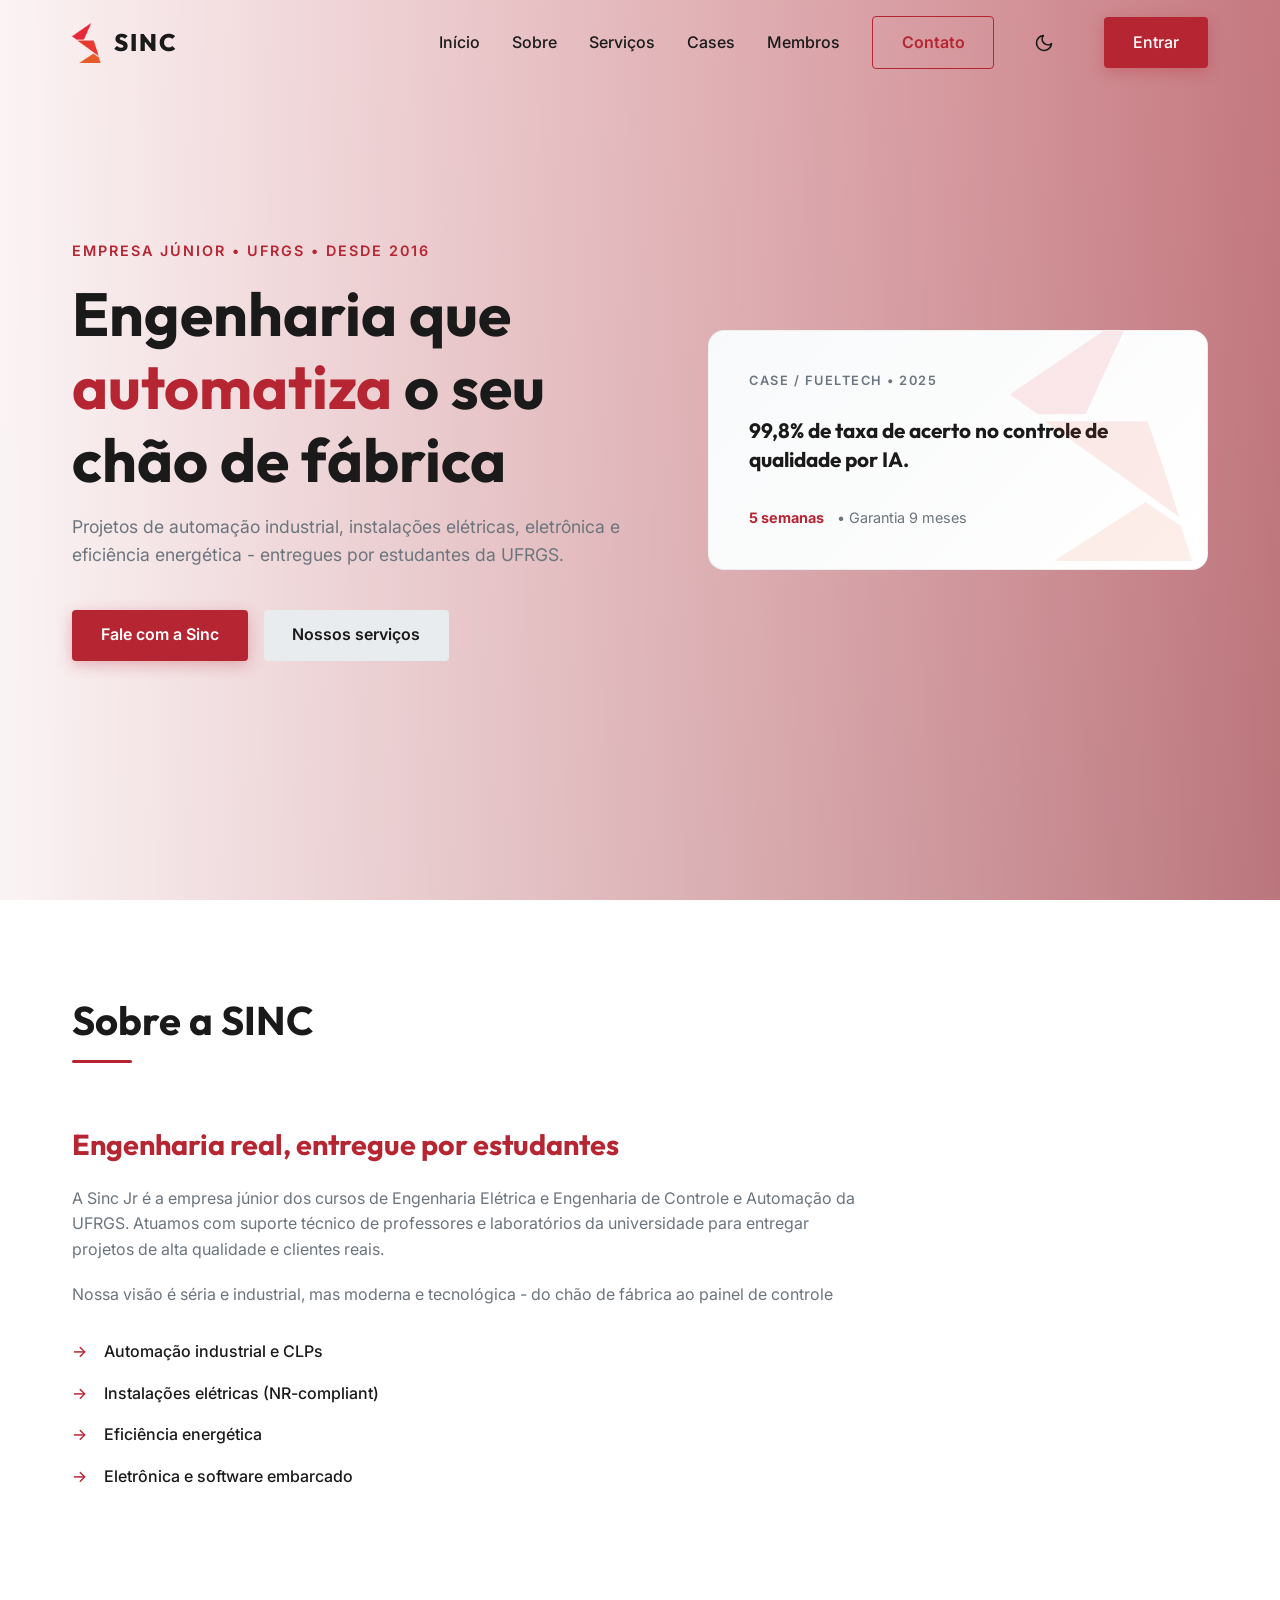
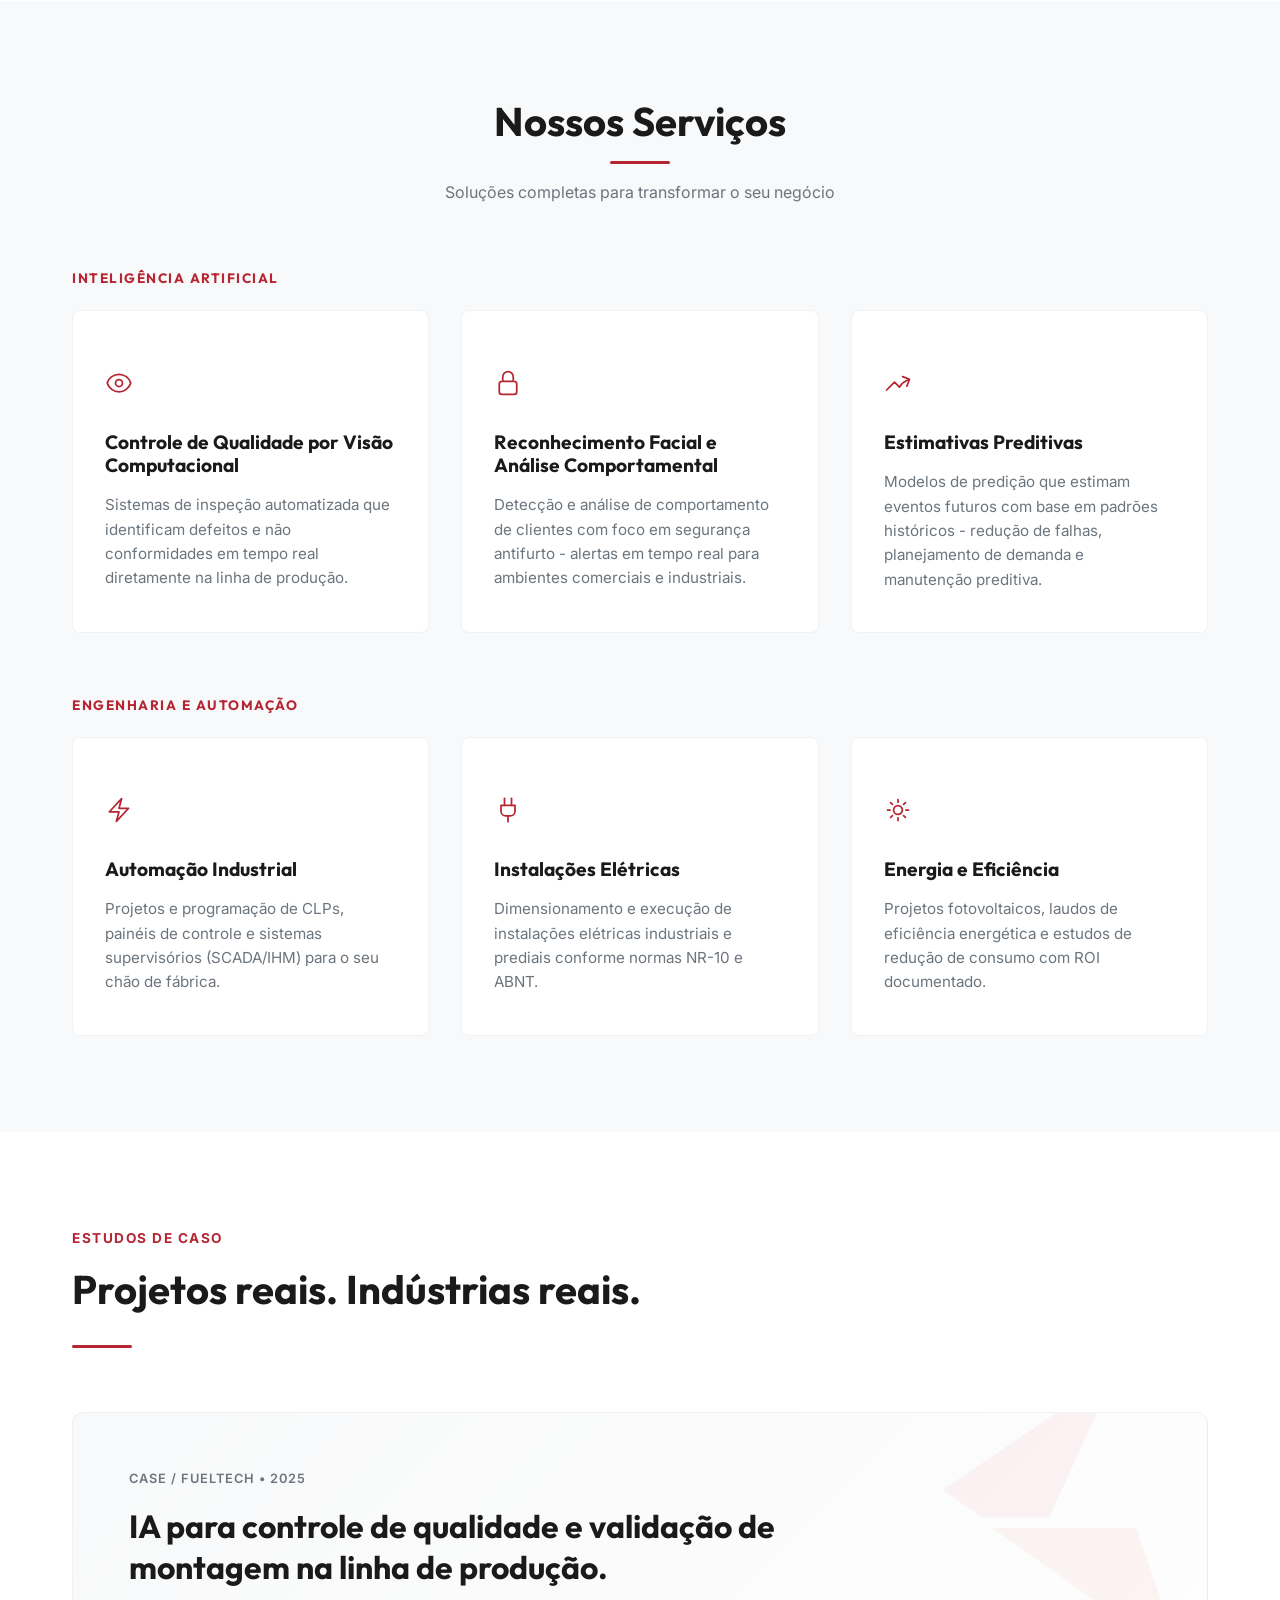
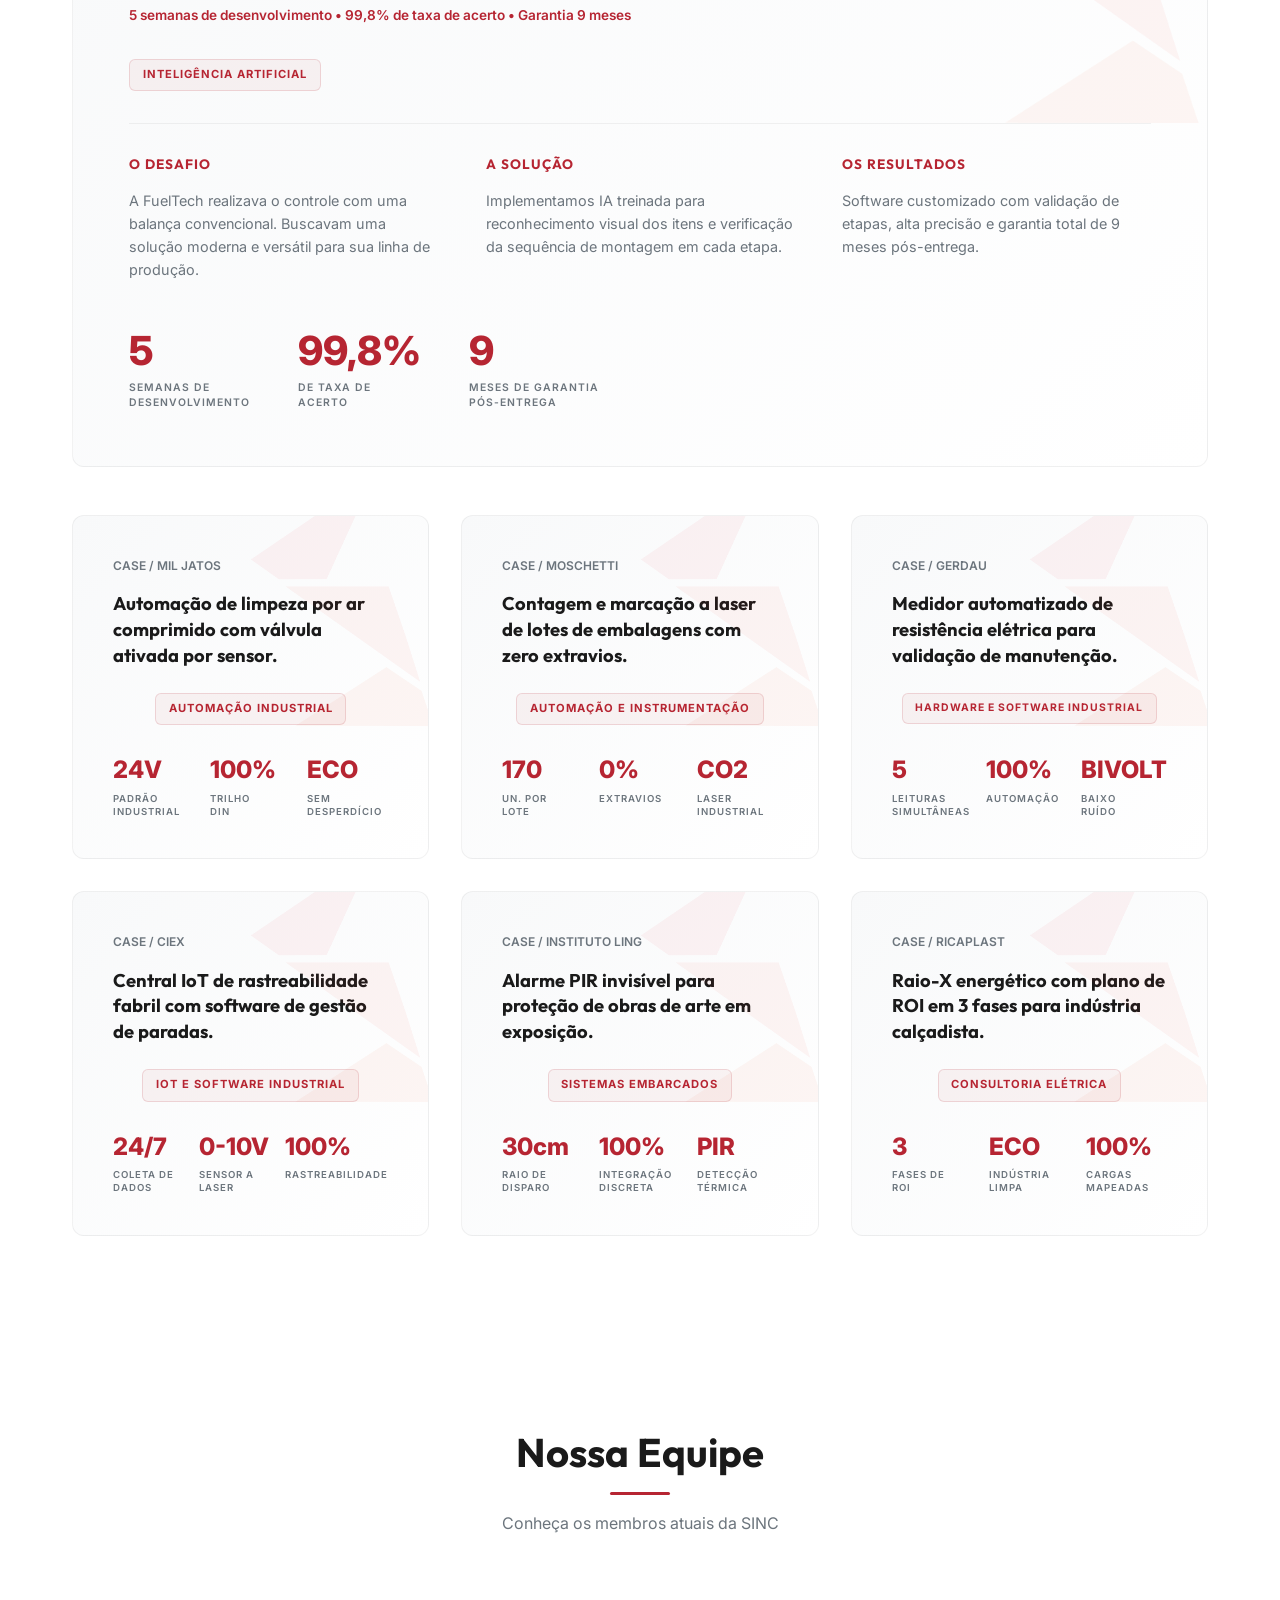
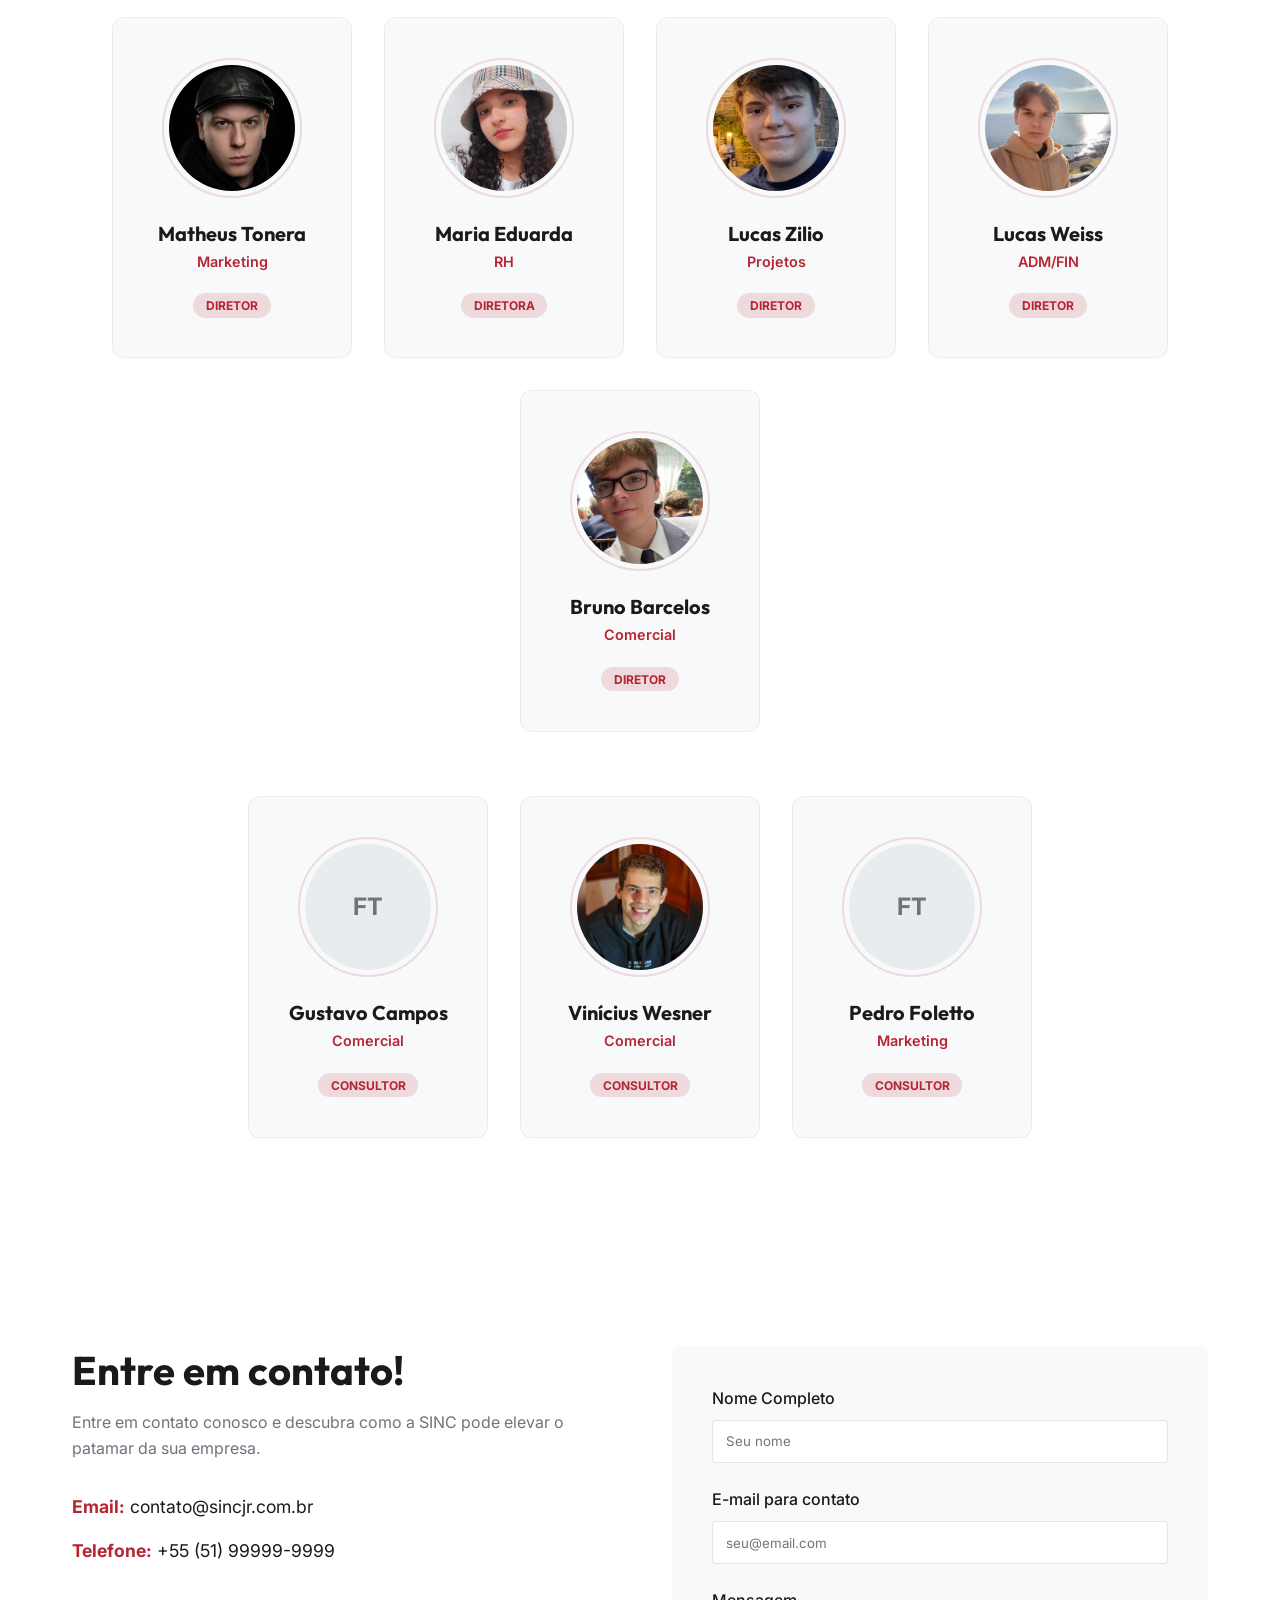
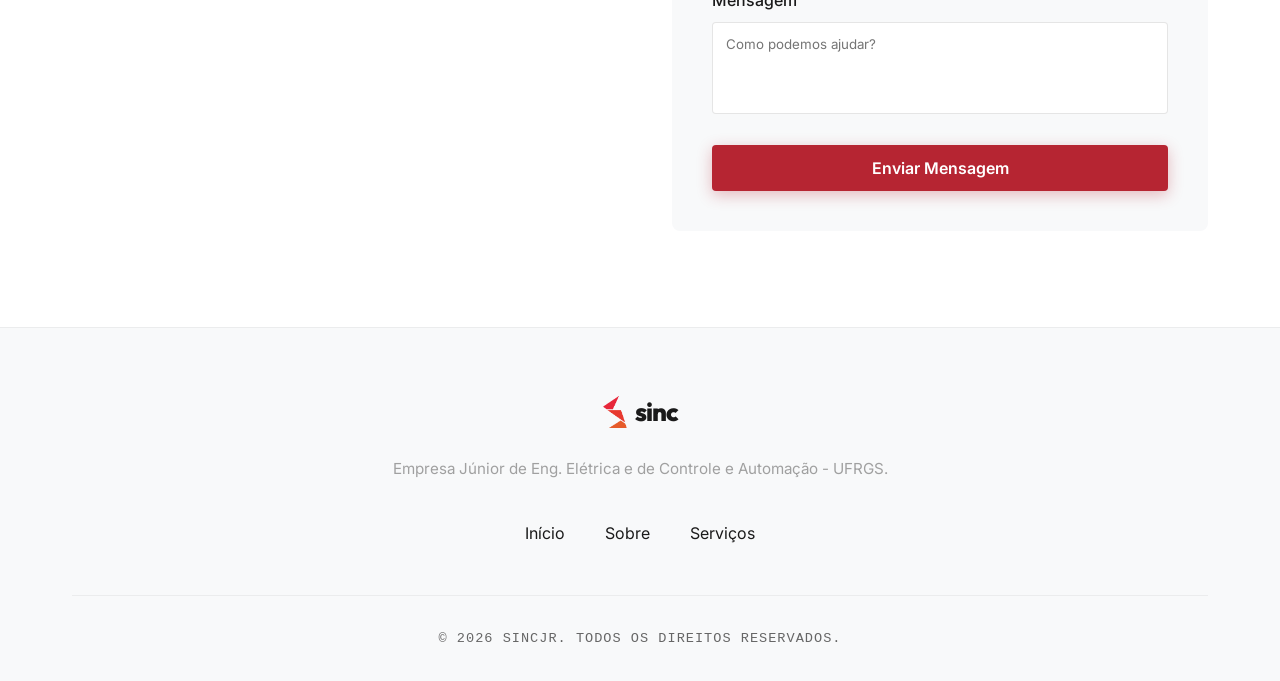
==== commit de1ba179: "erro ortográfico" ====
--- a/index.html
+++ b/index.html
@@ -66,8 +66,10 @@
                 <a href="#contact" class="btn-primary-outline">Contato</a>
 
                 <!-- Link para a seção de Contato com estilo de botão delineado -->
-                                <button id="theme-toggle" class="theme-toggle-btn" aria-label="Alternar tema">
-                    <svg id="theme-icon" xmlns="http://www.w3.org/2000/svg" width="20" height="20" viewBox="0 0 24 24" fill="none" stroke="currentColor" stroke-width="2" stroke-linecap="round" stroke-linejoin="round">
+                <button id="theme-toggle" class="theme-toggle-btn" aria-label="Alternar tema">
+                    <svg id="theme-icon" xmlns="http://www.w3.org/2000/svg" width="20" height="20" viewBox="0 0 24 24"
+                        fill="none" stroke="currentColor" stroke-width="2" stroke-linecap="round"
+                        stroke-linejoin="round">
                         <path d="M21 12.79A9 9 0 1 1 11.21 3 7 7 0 0 0 21 12.79z"></path>
                     </svg>
                 </button>
@@ -102,7 +104,8 @@
                     </h1>
                     <!-- Título principal da página com animação de fade in -->
                     <p class="fade-in delay-1" style="font-size: 1.1rem; max-width: 700px;">Projetos de automação
-                        industrial, instalações elétricas, eletrônica e eficiência energética &mdash; entregues por estudantes da
+                        industrial, instalações elétricas, eletrônica e eficiência energética - entregues por
+                        estudantes da
                         UFRGS.</p>
                     <!-- Subtítulo ou descrição com pequeno atraso na animação -->
                     <div class="hero-buttons fade-in delay-2">
@@ -145,7 +148,7 @@
                         <!-- Coluna de texto com animação de deslizar para cima -->
                         <h3>Engenharia real, entregue por estudantes</h3>
                         <!-- Título do bloco de texto -->
-                        <p>A Sinc Jr é a empresa júnior dos cursos de Engenharia Elétrica e Engeharia de Controle e
+                        <p>A Sinc Jr é a empresa júnior dos cursos de Engenharia Elétrica e Engenharia de Controle e
                             Automação da UFRGS. Atuamos com suporte técnico de professores e laboratórios da
                             universidade para entregar projetos de alta qualidade e clientes reais.</p>
                         <!-- Parágrafo introdutório -->
@@ -292,25 +295,42 @@
                             <img src="assets/icone.png" style="width: 100%; height: 100%; object-fit: contain;">
                         </div>
                         <div style="position: relative; z-index: 2;">
-                            <p style="color: var(--color-text-muted); font-size: 0.8rem; font-weight: 600; letter-spacing: 1px; text-transform: uppercase; margin-bottom: 1rem;">
+                            <p
+                                style="color: var(--color-text-muted); font-size: 0.8rem; font-weight: 600; letter-spacing: 1px; text-transform: uppercase; margin-bottom: 1rem;">
                                 CASE / FUELTECH &bull; 2025</p>
-                            <h3 style="font-size: 2rem; margin-bottom: 1rem; max-width: 700px; line-height: 1.3;">IA para controle de qualidade e validação de montagem na linha de produção.</h3>
-                            <p style="color: var(--color-primary); font-size: 0.85rem; font-weight: 600; margin-bottom: 2rem;">5 semanas de desenvolvimento &bull; 99,8% de taxa de acerto &bull; Garantia 9 meses</p>
-                            
+                            <h3 style="font-size: 2rem; margin-bottom: 1rem; max-width: 700px; line-height: 1.3;">IA
+                                para controle de qualidade e validação de montagem na linha de produção.</h3>
+                            <p
+                                style="color: var(--color-primary); font-size: 0.85rem; font-weight: 600; margin-bottom: 2rem;">
+                                5 semanas de desenvolvimento &bull; 99,8% de taxa de acerto &bull; Garantia 9 meses</p>
+
                             <div class="case-category-tag">INTELIGÊNCIA ARTIFICIAL</div>
 
-                            <div style="display: grid; grid-template-columns: repeat(auto-fit, minmax(250px, 1fr)); gap: 3rem; margin-bottom: 3rem; border-top: 1px solid var(--card-border); padding-top: 2rem;">
+                            <div
+                                style="display: grid; grid-template-columns: repeat(auto-fit, minmax(250px, 1fr)); gap: 3rem; margin-bottom: 3rem; border-top: 1px solid var(--card-border); padding-top: 2rem;">
                                 <div>
-                                    <h4 style="color: var(--color-primary); font-size: 0.85rem; margin-bottom: 1rem; letter-spacing: 1px; text-transform: uppercase;">O Desafio</h4>
-                                    <p style="color: var(--color-text-muted); font-size: 0.9rem; line-height: 1.6;">A FuelTech realizava o controle com uma balança convencional. Buscavam uma solução moderna e versátil para sua linha de produção.</p>
+                                    <h4
+                                        style="color: var(--color-primary); font-size: 0.85rem; margin-bottom: 1rem; letter-spacing: 1px; text-transform: uppercase;">
+                                        O Desafio</h4>
+                                    <p style="color: var(--color-text-muted); font-size: 0.9rem; line-height: 1.6;">A
+                                        FuelTech realizava o controle com uma balança convencional. Buscavam uma solução
+                                        moderna e versátil para sua linha de produção.</p>
                                 </div>
                                 <div>
-                                    <h4 style="color: var(--color-primary); font-size: 0.85rem; margin-bottom: 1rem; letter-spacing: 1px; text-transform: uppercase;">A Solução</h4>
-                                    <p style="color: var(--color-text-muted); font-size: 0.9rem; line-height: 1.6;">Implementamos IA treinada para reconhecimento visual dos itens e verificação da sequência de montagem em cada etapa.</p>
+                                    <h4
+                                        style="color: var(--color-primary); font-size: 0.85rem; margin-bottom: 1rem; letter-spacing: 1px; text-transform: uppercase;">
+                                        A Solução</h4>
+                                    <p style="color: var(--color-text-muted); font-size: 0.9rem; line-height: 1.6;">
+                                        Implementamos IA treinada para reconhecimento visual dos itens e verificação da
+                                        sequência de montagem em cada etapa.</p>
                                 </div>
                                 <div>
-                                    <h4 style="color: var(--color-primary); font-size: 0.85rem; margin-bottom: 1rem; letter-spacing: 1px; text-transform: uppercase;">Os Resultados</h4>
-                                    <p style="color: var(--color-text-muted); font-size: 0.9rem; line-height: 1.6;">Software customizado com validação de etapas, alta precisão e garantia total de 9 meses pós-entrega.</p>
+                                    <h4
+                                        style="color: var(--color-primary); font-size: 0.85rem; margin-bottom: 1rem; letter-spacing: 1px; text-transform: uppercase;">
+                                        Os Resultados</h4>
+                                    <p style="color: var(--color-text-muted); font-size: 0.9rem; line-height: 1.6;">
+                                        Software customizado com validação de etapas, alta precisão e garantia total de
+                                        9 meses pós-entrega.</p>
                                 </div>
                             </div>
 
@@ -337,8 +357,11 @@
                         <div class="case-decoration">
                             <img src="assets/icone.png" style="width: 100%; height: 100%; object-fit: contain;">
                         </div>
-                        <p style="color: var(--color-text-muted); font-size: 0.75rem; font-weight: 600; text-transform: uppercase; margin-bottom: 1rem;">CASE / MIL JATOS</p>
-                        <h4 style="font-size: 1.15rem; margin-bottom: 1.5rem; line-height: 1.4;">Automação de limpeza por ar comprimido com válvula ativada por sensor.</h4>
+                        <p
+                            style="color: var(--color-text-muted); font-size: 0.75rem; font-weight: 600; text-transform: uppercase; margin-bottom: 1rem;">
+                            CASE / MIL JATOS</p>
+                        <h4 style="font-size: 1.15rem; margin-bottom: 1.5rem; line-height: 1.4;">Automação de limpeza
+                            por ar comprimido com válvula ativada por sensor.</h4>
                         <div class="case-category-tag">AUTOMAÇÃO INDUSTRIAL</div>
                         <div class="case-stats">
                             <div class="stat-item">
@@ -361,8 +384,11 @@
                         <div class="case-decoration">
                             <img src="assets/icone.png" style="width: 100%; height: 100%; object-fit: contain;">
                         </div>
-                        <p style="color: var(--color-text-muted); font-size: 0.75rem; font-weight: 600; text-transform: uppercase; margin-bottom: 1rem;">CASE / MOSCHETTI</p>
-                        <h4 style="font-size: 1.15rem; margin-bottom: 1.5rem; line-height: 1.4;">Contagem e marcação a laser de lotes de embalagens com zero extravios.</h4>
+                        <p
+                            style="color: var(--color-text-muted); font-size: 0.75rem; font-weight: 600; text-transform: uppercase; margin-bottom: 1rem;">
+                            CASE / MOSCHETTI</p>
+                        <h4 style="font-size: 1.15rem; margin-bottom: 1.5rem; line-height: 1.4;">Contagem e marcação a
+                            laser de lotes de embalagens com zero extravios.</h4>
                         <div class="case-category-tag">AUTOMAÇÃO E INSTRUMENTAÇÃO</div>
                         <div class="case-stats">
                             <div class="stat-item">
@@ -385,8 +411,11 @@
                         <div class="case-decoration">
                             <img src="assets/icone.png" style="width: 100%; height: 100%; object-fit: contain;">
                         </div>
-                        <p style="color: var(--color-text-muted); font-size: 0.75rem; font-weight: 600; text-transform: uppercase; margin-bottom: 1rem;">CASE / GERDAU</p>
-                        <h4 style="font-size: 1.15rem; margin-bottom: 1.5rem; line-height: 1.4;">Medidor automatizado de resistência elétrica para validação de manutenção.</h4>
+                        <p
+                            style="color: var(--color-text-muted); font-size: 0.75rem; font-weight: 600; text-transform: uppercase; margin-bottom: 1rem;">
+                            CASE / GERDAU</p>
+                        <h4 style="font-size: 1.15rem; margin-bottom: 1.5rem; line-height: 1.4;">Medidor automatizado de
+                            resistência elétrica para validação de manutenção.</h4>
                         <div class="case-category-tag" style="font-size: 0.65rem;">HARDWARE E SOFTWARE INDUSTRIAL</div>
                         <div class="case-stats">
                             <div class="stat-item">
@@ -410,8 +439,11 @@
                         <div class="case-decoration">
                             <img src="assets/icone.png" style="width: 100%; height: 100%; object-fit: contain;">
                         </div>
-                        <p style="color: var(--color-text-muted); font-size: 0.75rem; font-weight: 600; text-transform: uppercase; margin-bottom: 1rem;">CASE / CIEX</p>
-                        <h4 style="font-size: 1.15rem; margin-bottom: 1.5rem; line-height: 1.4;">Central IoT de rastreabilidade fabril com software de gestão de paradas.</h4>
+                        <p
+                            style="color: var(--color-text-muted); font-size: 0.75rem; font-weight: 600; text-transform: uppercase; margin-bottom: 1rem;">
+                            CASE / CIEX</p>
+                        <h4 style="font-size: 1.15rem; margin-bottom: 1.5rem; line-height: 1.4;">Central IoT de
+                            rastreabilidade fabril com software de gestão de paradas.</h4>
                         <div class="case-category-tag">IOT E SOFTWARE INDUSTRIAL</div>
                         <div class="case-stats">
                             <div class="stat-item">
@@ -434,8 +466,11 @@
                         <div class="case-decoration">
                             <img src="assets/icone.png" style="width: 100%; height: 100%; object-fit: contain;">
                         </div>
-                        <p style="color: var(--color-text-muted); font-size: 0.75rem; font-weight: 600; text-transform: uppercase; margin-bottom: 1rem;">CASE / INSTITUTO LING</p>
-                        <h4 style="font-size: 1.15rem; margin-bottom: 1.5rem; line-height: 1.4;">Alarme PIR invisível para proteção de obras de arte em exposição.</h4>
+                        <p
+                            style="color: var(--color-text-muted); font-size: 0.75rem; font-weight: 600; text-transform: uppercase; margin-bottom: 1rem;">
+                            CASE / INSTITUTO LING</p>
+                        <h4 style="font-size: 1.15rem; margin-bottom: 1.5rem; line-height: 1.4;">Alarme PIR invisível
+                            para proteção de obras de arte em exposição.</h4>
                         <div class="case-category-tag">SISTEMAS EMBARCADOS</div>
                         <div class="case-stats">
                             <div class="stat-item">
@@ -458,8 +493,11 @@
                         <div class="case-decoration">
                             <img src="assets/icone.png" style="width: 100%; height: 100%; object-fit: contain;">
                         </div>
-                        <p style="color: var(--color-text-muted); font-size: 0.75rem; font-weight: 600; text-transform: uppercase; margin-bottom: 1rem;">CASE / RICAPLAST</p>
-                        <h4 style="font-size: 1.15rem; margin-bottom: 1.5rem; line-height: 1.4;">Raio-X energético com plano de ROI em 3 fases para indústria calçadista.</h4>
+                        <p
+                            style="color: var(--color-text-muted); font-size: 0.75rem; font-weight: 600; text-transform: uppercase; margin-bottom: 1rem;">
+                            CASE / RICAPLAST</p>
+                        <h4 style="font-size: 1.15rem; margin-bottom: 1.5rem; line-height: 1.4;">Raio-X energético com
+                            plano de ROI em 3 fases para indústria calçadista.</h4>
                         <div class="case-category-tag">CONSULTORIA ELÉTRICA</div>
                         <div class="case-stats">
                             <div class="stat-item">
--- a/style.css
+++ b/style.css
@@ -327,14 +327,11 @@
     position: relative;
     overflow: hidden;
     text-decoration: none;
-    transition: all var(--transition-normal);
     display: block;
-    box-shadow: 0 20px 40px rgba(0, 0, 0, 0.2);
 }
 
 .hero-case-card:hover {
     border-color: var(--color-primary);
-    box-shadow: 0 30px 60px rgba(0, 0, 0, 0.3);
 }
 
 .hero-case-card .case-decoration {
